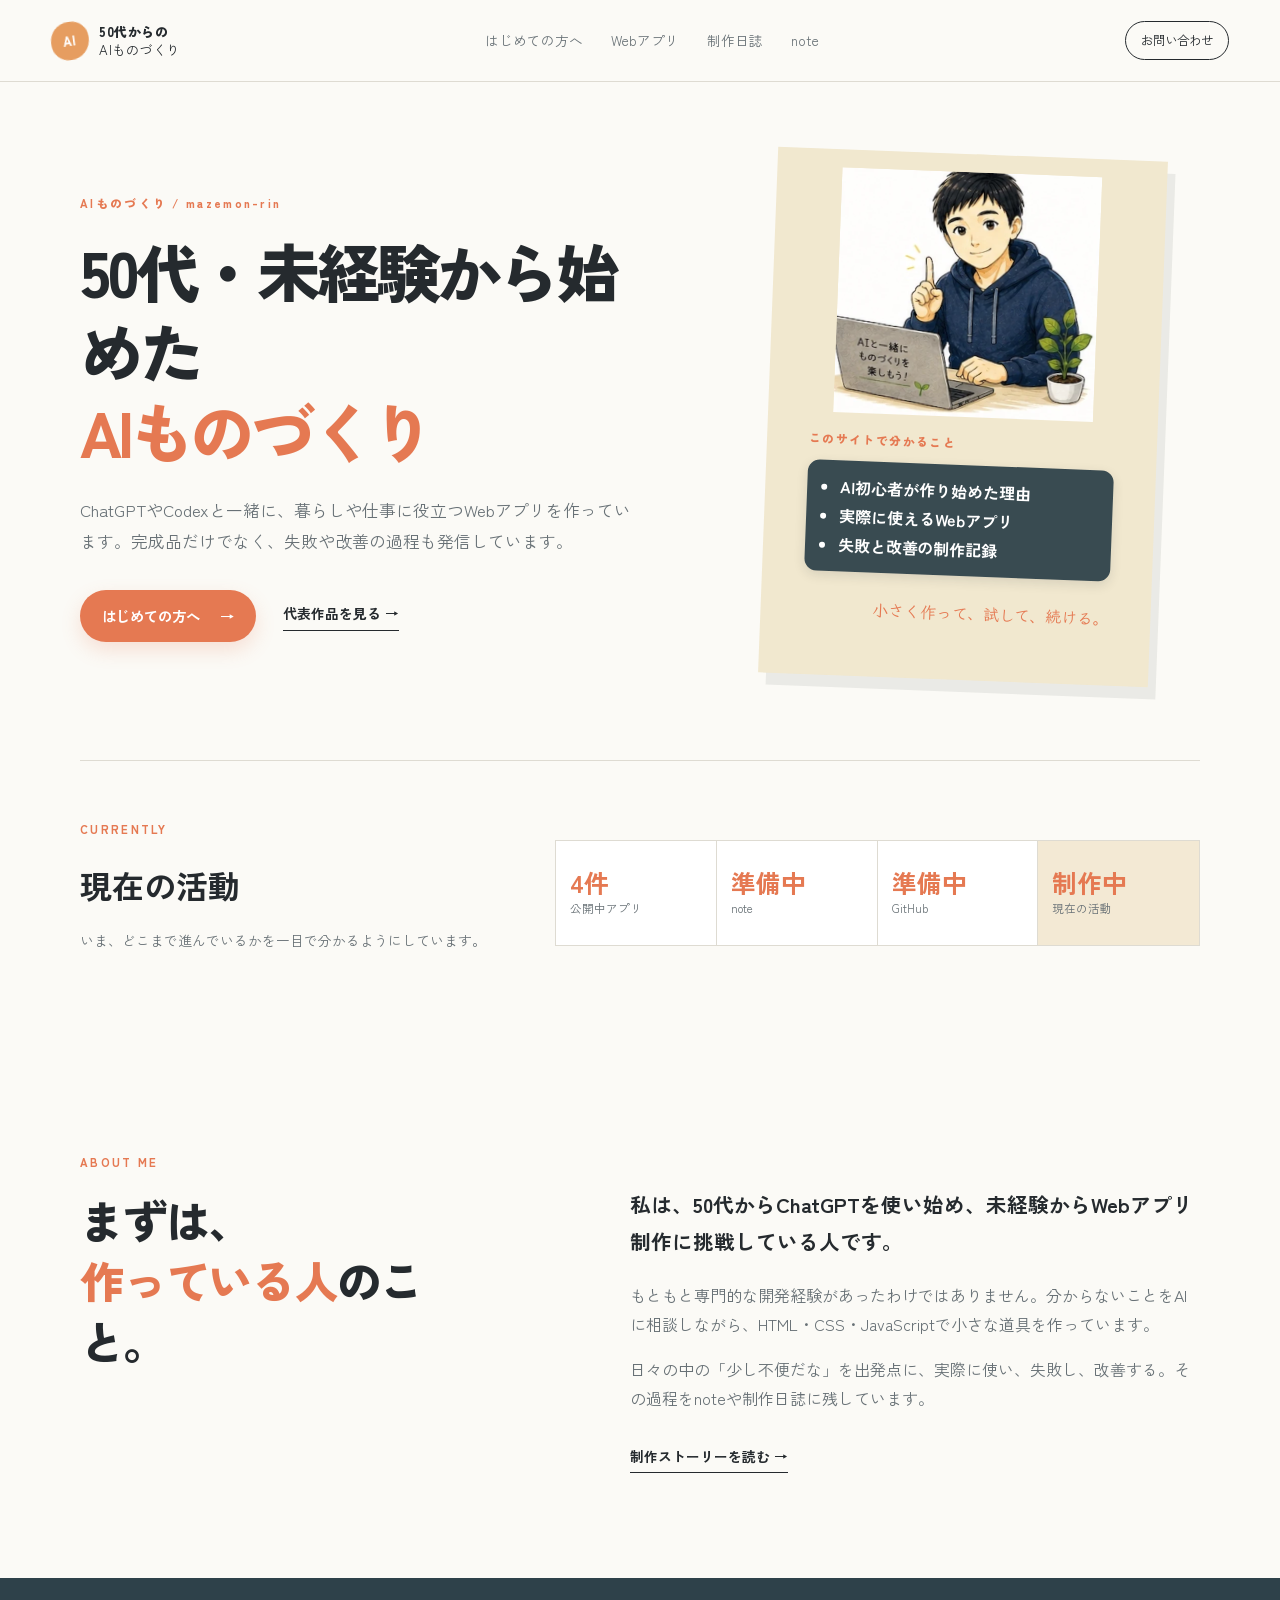
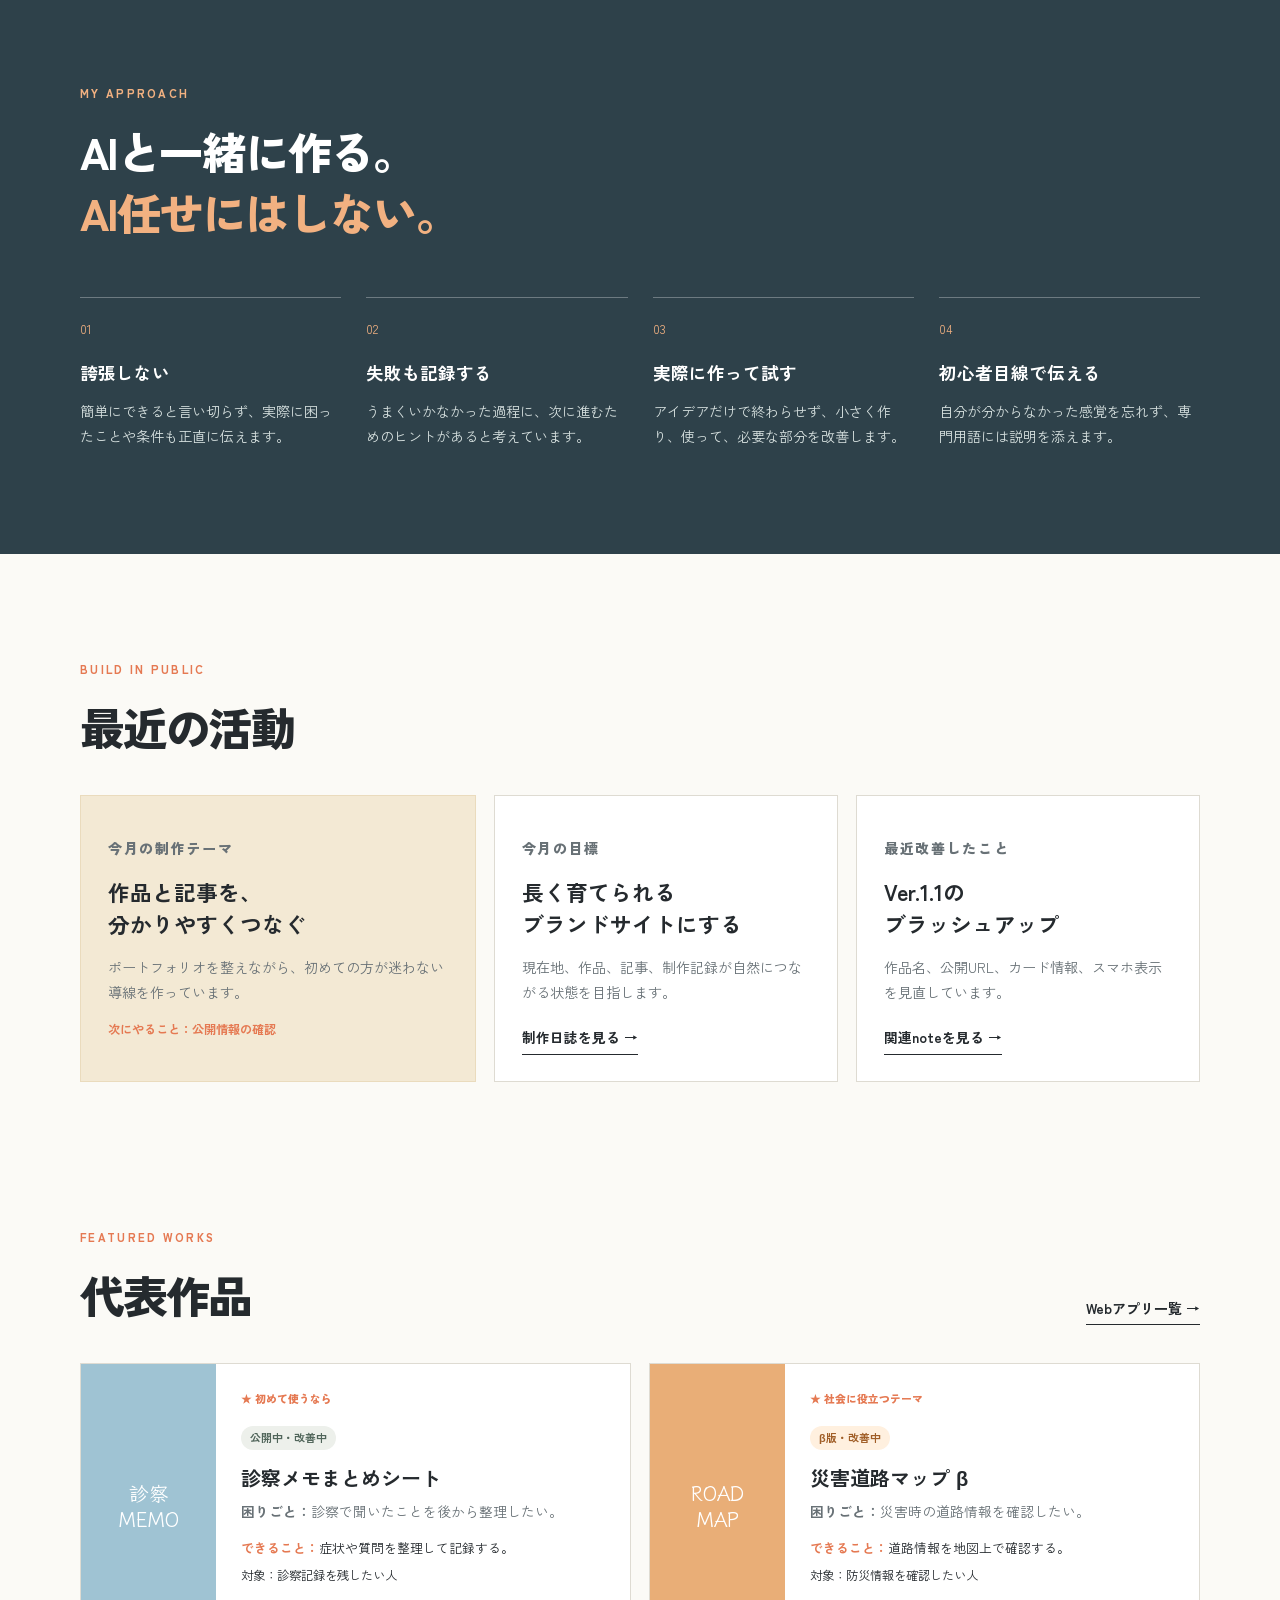
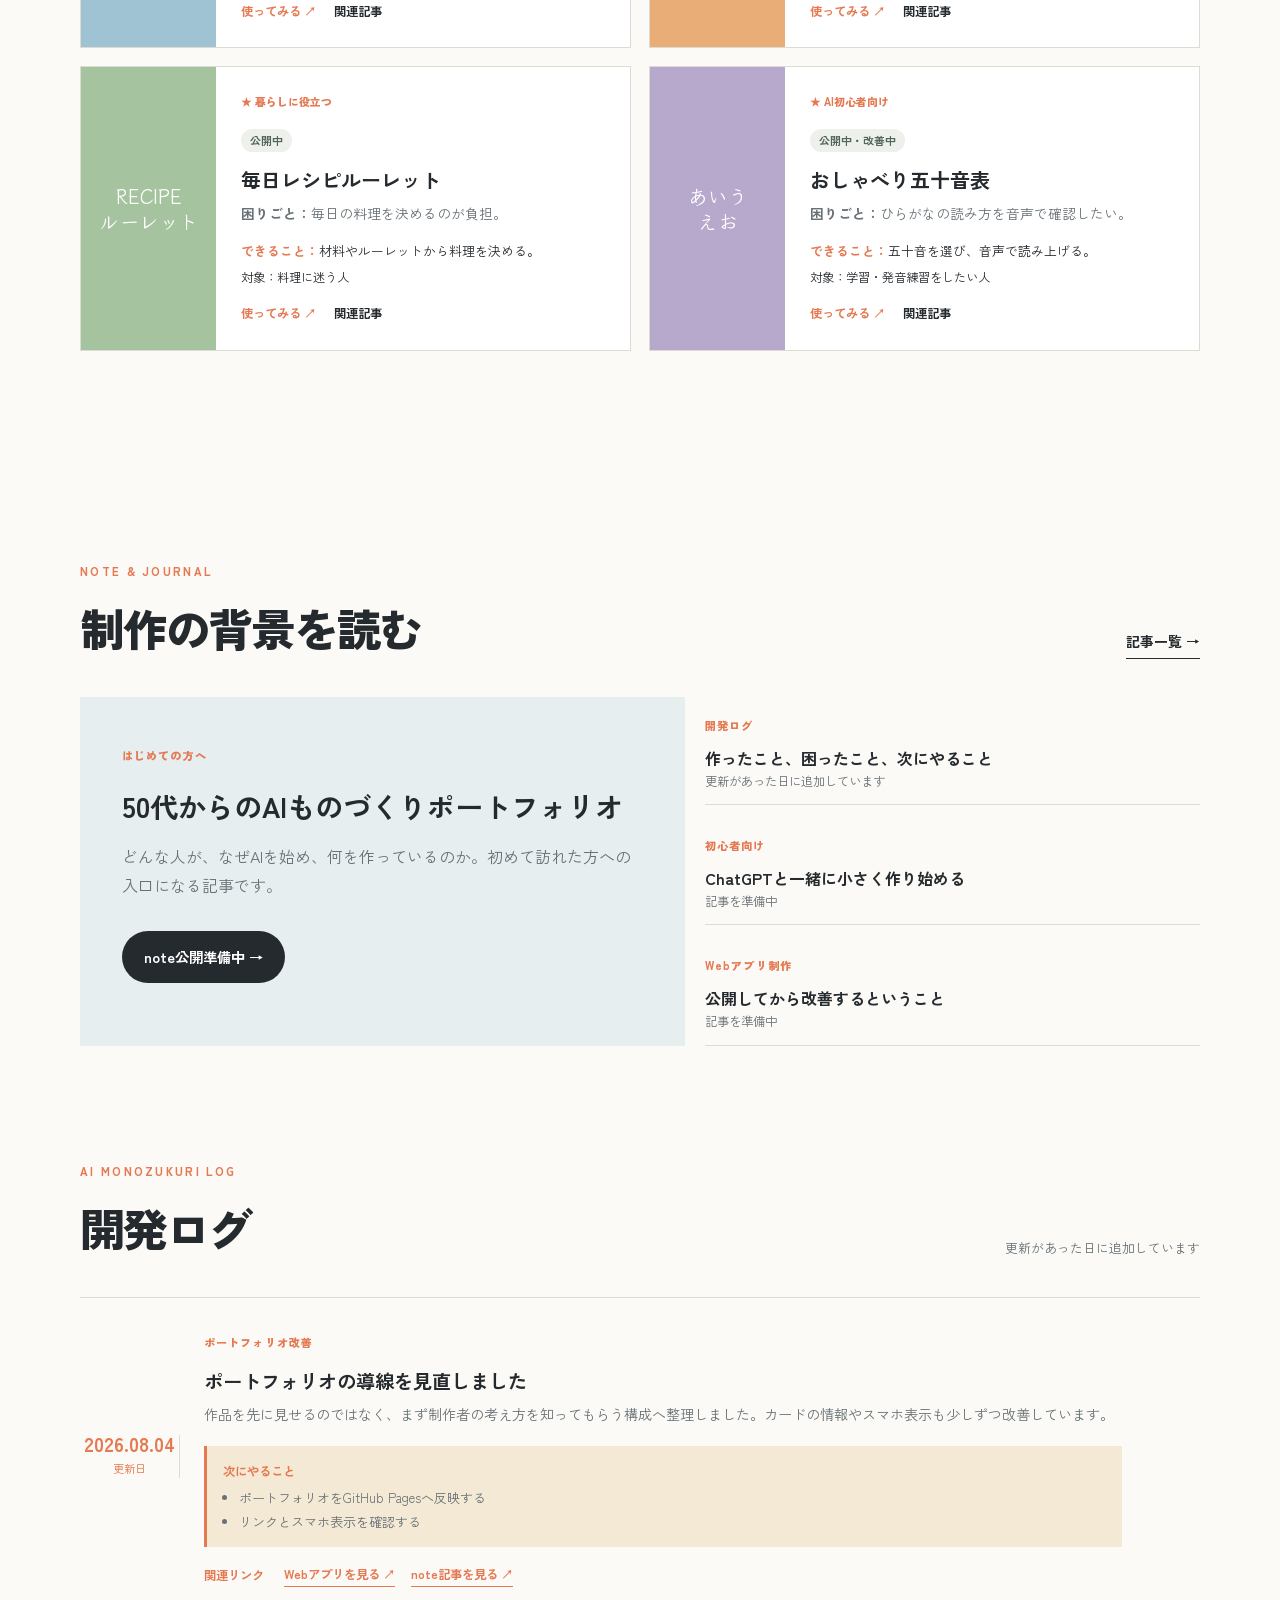
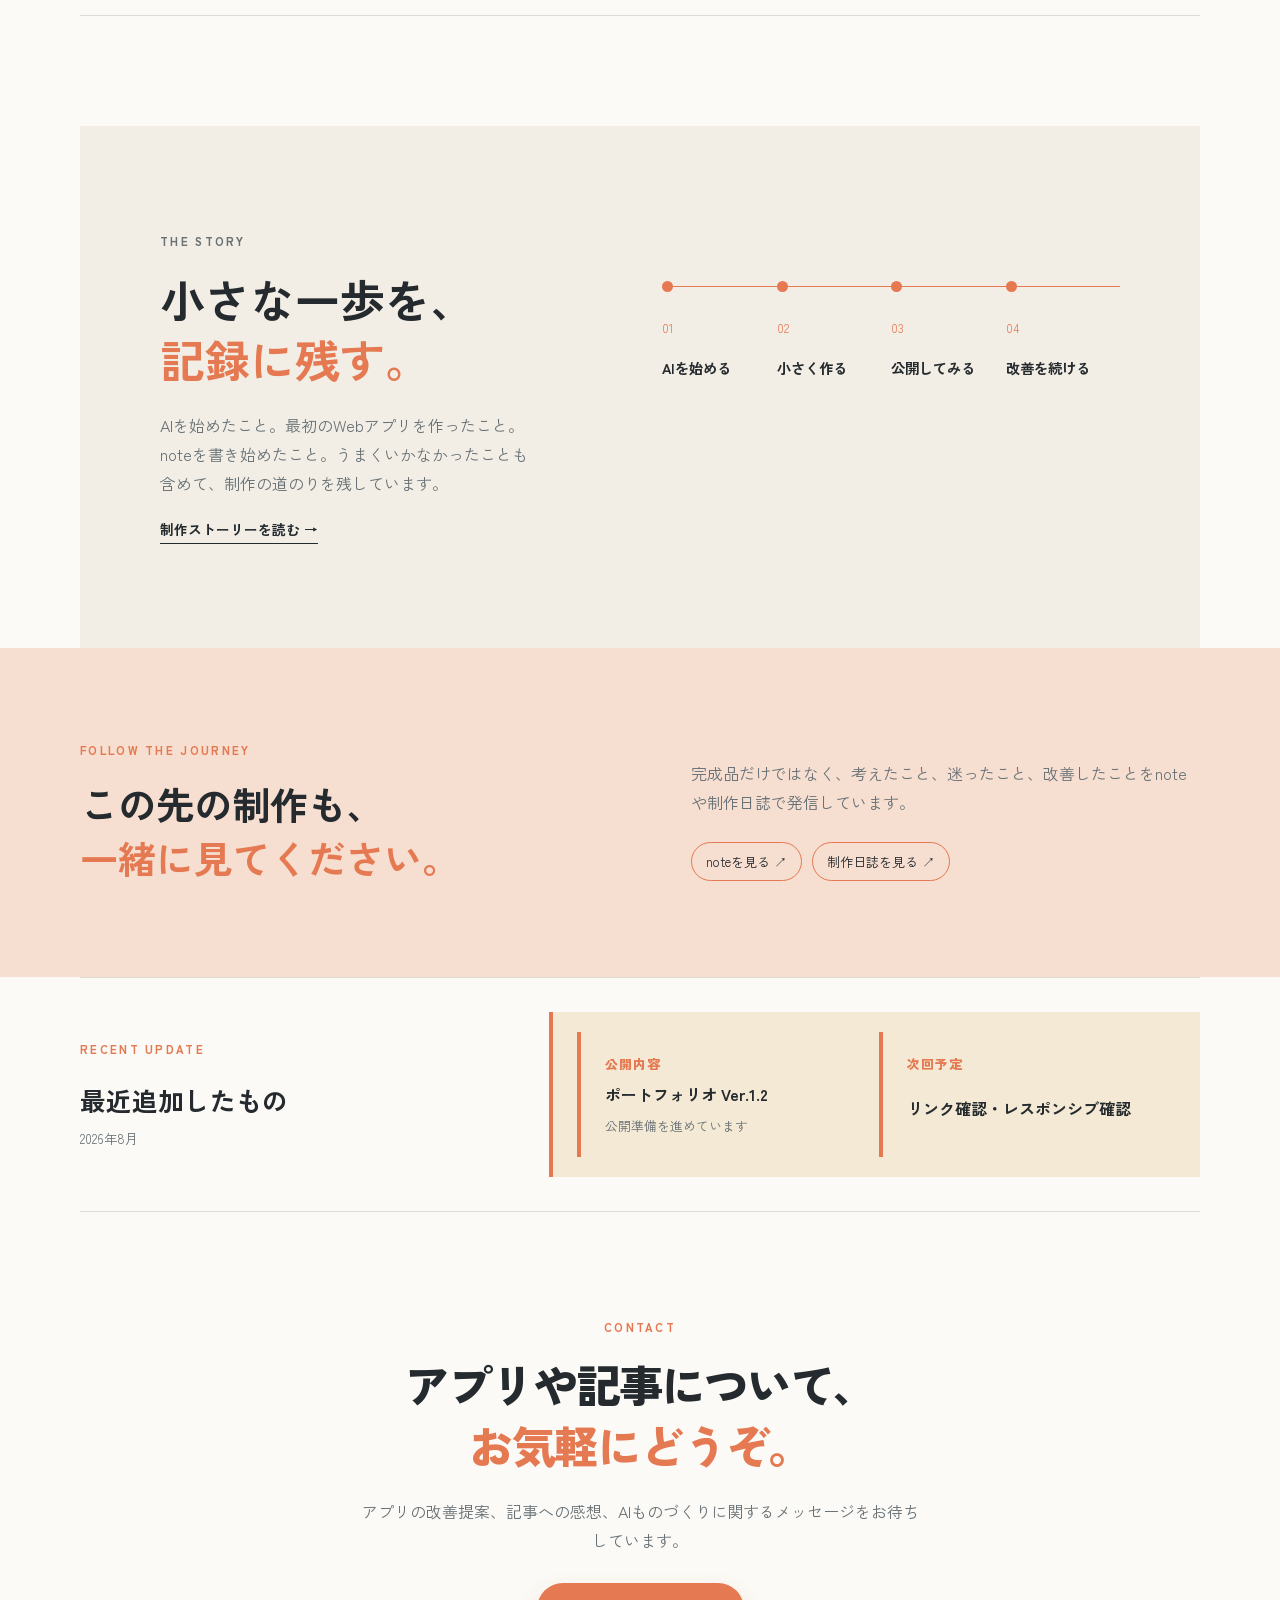
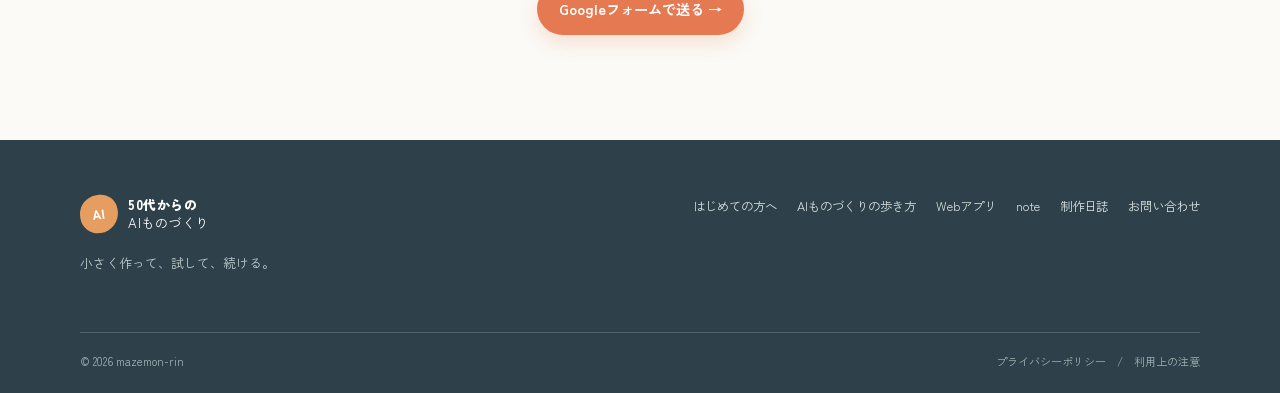
==== index.html @ e92f9dbd "v1.2" ====
<!doctype html>
<html lang="ja">
<head>
  <meta charset="UTF-8" />
  <meta name="viewport" content="width=device-width, initial-scale=1.0" />
  <meta name="description" content="50代・未経験から始めたAIものづくり。暮らしや仕事に役立つWebアプリ、制作日誌、noteを紹介します。" />
  <meta name="theme-color" content="#fbfaf6" />
  <meta property="og:title" content="50代からのAIものづくりポートフォリオ" />
  <meta property="og:description" content="50代・未経験から、AIと一緒に小さなWebアプリを作り、試し、改善しています。" />
  <meta property="og:type" content="website" />
  <link rel="icon" href="images/brand-character.webp" type="image/webp" />
  <title>50代からのAIものづくりポートフォリオ</title>
  <link rel="stylesheet" href="style.css" />
</head>
<body>
  <header class="site-header">
    <a class="brand" href="#top" aria-label="トップへ戻る">
      <span class="brand-mark">AI</span>
      <span><strong>50代からの</strong><br />AIものづくり</span>
    </a>
    <nav class="main-nav" aria-label="メインメニュー">
      <a href="#about">はじめての方へ</a>
      <a href="#works">Webアプリ</a>
      <a href="#journal">制作日誌</a>
      <a href="#articles">note</a>
    </nav>
    <a class="header-contact" href="#contact">お問い合わせ</a>
  </header>

  <main id="top">
    <section class="hero section-shell">
      <div class="hero-copy">
        <p class="eyebrow">AIものづくり / mazemon-rin</p>
        <h1>50代・未経験から始めた<br /><em>AIものづくり</em></h1>
        <p class="hero-lead">ChatGPTやCodexと一緒に、暮らしや仕事に役立つWebアプリを作っています。完成品だけでなく、失敗や改善の過程も発信しています。</p>
        <div class="hero-actions">
          <a class="button button-primary" href="#about">はじめての方へ <span>→</span></a>
          <a class="text-link" href="#works">代表作品を見る →</a>
        </div>
      </div>
      <div class="hero-note" aria-label="このサイトで分かること">
        <div class="brand-illustration"><img src="images/brand-character.webp" alt="50代からAIものづくりを始めたブランドキャラクター" /></div>
        <span class="note-pin">●</span>
        <p class="note-label">このサイトで分かること</p>
        <ul>
          <li>AI初心者が作り始めた理由</li>
          <li>実際に使えるWebアプリ</li>
          <li>失敗と改善の制作記録</li>
        </ul>
        <p class="note-sign">小さく作って、試して、続ける。</p>
      </div>
    </section>

    <section class="current-section section-shell" aria-labelledby="current-title">
      <div class="current-heading"><p class="eyebrow">CURRENTLY</p><h2 id="current-title">現在の活動</h2><p>いま、どこまで進んでいるかを一目で分かるようにしています。</p></div>
      <div class="current-stats">
        <div><strong>4件</strong><span>公開中アプリ</span></div>
        <div><strong>準備中</strong><span>note</span></div>
        <div><strong>準備中</strong><span>GitHub</span></div>
        <div class="current-focus"><strong>制作中</strong><span>現在の活動</span></div>
      </div>
    </section>

    <section id="about" class="section-shell intro-section">
      <div class="section-heading">
        <p class="eyebrow">ABOUT ME</p>
        <h2>まずは、<br /><span>作っている人</span>のこと。</h2>
      </div>
      <div class="intro-content">
        <p class="lead-copy">私は、50代からChatGPTを使い始め、未経験からWebアプリ制作に挑戦している人です。</p>
        <p>もともと専門的な開発経験があったわけではありません。分からないことをAIに相談しながら、HTML・CSS・JavaScriptで小さな道具を作っています。</p>
        <p>日々の中の「少し不便だな」を出発点に、実際に使い、失敗し、改善する。その過程をnoteや制作日誌に残しています。</p>
        <a class="text-link" href="#story">制作ストーリーを読む →</a>
      </div>
    </section>

    <section class="belief-section">
      <div class="section-shell">
        <div class="section-heading light-heading">
          <p class="eyebrow">MY APPROACH</p>
          <h2>AIと一緒に作る。<br /><span>AI任せにはしない。</span></h2>
        </div>
        <div class="belief-grid">
          <article><span>01</span><h3>誇張しない</h3><p>簡単にできると言い切らず、実際に困ったことや条件も正直に伝えます。</p></article>
          <article><span>02</span><h3>失敗も記録する</h3><p>うまくいかなかった過程に、次に進むためのヒントがあると考えています。</p></article>
          <article><span>03</span><h3>実際に作って試す</h3><p>アイデアだけで終わらせず、小さく作り、使って、必要な部分を改善します。</p></article>
          <article><span>04</span><h3>初心者目線で伝える</h3><p>自分が分からなかった感覚を忘れず、専門用語には説明を添えます。</p></article>
        </div>
      </div>
    </section>

    <section class="now-section section-shell">
      <div class="section-heading compact-heading"><p class="eyebrow">BUILD IN PUBLIC</p><h2>最近の活動</h2></div>
      <div class="now-grid">
        <article class="now-card now-theme"><p class="card-label">今月の制作テーマ</p><h3>作品と記事を、<br />分かりやすくつなぐ</h3><p>ポートフォリオを整えながら、初めての方が迷わない導線を作っています。</p><p class="now-next">次にやること：公開情報の確認</p></article>
        <article class="now-card"><p class="card-label">今月の目標</p><h3>長く育てられる<br />ブランドサイトにする</h3><p>現在地、作品、記事、制作記録が自然につながる状態を目指します。</p><a class="text-link" href="#journal">制作日誌を見る →</a></article>
        <article class="now-card"><p class="card-label">最近改善したこと</p><h3>Ver.1.1の<br />ブラッシュアップ</h3><p>作品名、公開URL、カード情報、スマホ表示を見直しています。</p><a class="text-link" href="#articles">関連noteを見る →</a></article>
      </div>
    </section>

    <section id="works" class="works-section section-shell">
      <div class="section-heading row-heading"><div><p class="eyebrow">FEATURED WORKS</p><h2>代表作品</h2></div><a class="text-link" href="#works">Webアプリ一覧 →</a></div>
      <div class="work-grid">
        <article class="work-card work-blue"><div class="work-icon">診察<br />MEMO</div><div class="work-body"><span class="work-label">★ 初めて使うなら</span><span class="status status-live">公開中・改善中</span><h3>診察メモまとめシート</h3><p><b>困りごと：</b>診察で聞いたことを後から整理したい。</p><p class="work-can"><b>できること：</b>症状や質問を整理して記録する。</p><p class="work-meta">対象：診察記録を残したい人</p><div class="work-links"><a href="https://mazemon-rin.github.io/shinsatsu-memosheet/" target="_blank" rel="noreferrer">使ってみる ↗</a><a href="#articles">関連記事</a></div></div></article>
        <article class="work-card work-orange"><div class="work-icon">ROAD<br />MAP</div><div class="work-body"><span class="work-label">★ 社会に役立つテーマ</span><span class="status status-beta">β版・改善中</span><h3>災害道路マップ β</h3><p><b>困りごと：</b>災害時の道路情報を確認したい。</p><p class="work-can"><b>できること：</b>道路情報を地図上で確認する。</p><p class="work-meta">対象：防災情報を確認したい人</p><div class="work-links"><a href="https://mazemon-rin.github.io/disaster-road-map/" target="_blank" rel="noreferrer">使ってみる ↗</a><a href="#articles">関連記事</a></div></div></article>
        <article class="work-card work-green"><div class="work-icon">RECIPE<br />ルーレット</div><div class="work-body"><span class="work-label">★ 暮らしに役立つ</span><span class="status status-live">公開中</span><h3>毎日レシピルーレット</h3><p><b>困りごと：</b>毎日の料理を決めるのが負担。</p><p class="work-can"><b>できること：</b>材料やルーレットから料理を決める。</p><p class="work-meta">対象：料理に迷う人</p><div class="work-links"><a href="https://mainichi-recipe-roulette.netlify.app" target="_blank" rel="noreferrer">使ってみる ↗</a><a href="#articles">関連記事</a></div></div></article>
        <article class="work-card work-purple"><div class="work-icon">あいう<br />えお</div><div class="work-body"><span class="work-label">★ AI初心者向け</span><span class="status status-live">公開中・改善中</span><h3>おしゃべり五十音表</h3><p><b>困りごと：</b>ひらがなの読み方を音声で確認したい。</p><p class="work-can"><b>できること：</b>五十音を選び、音声で読み上げる。</p><p class="work-meta">対象：学習・発音練習をしたい人</p><div class="work-links"><a href="https://mazemon-rin.github.io/hiragana-speech-app/" target="_blank" rel="noreferrer">使ってみる ↗</a><a href="#articles">関連記事</a></div></div></article>
      </div>
    </section>

    <section id="articles" class="articles-section section-shell">
      <div class="section-heading row-heading"><div><p class="eyebrow">NOTE & JOURNAL</p><h2>制作の背景を読む</h2></div><a class="text-link" href="#articles">記事一覧 →</a></div>
      <div class="article-layout">
        <article class="feature-article"><span class="article-tag">はじめての方へ</span><h3>50代からのAIものづくりポートフォリオ</h3><p>どんな人が、なぜAIを始め、何を作っているのか。初めて訪れた方への入口になる記事です。</p><a class="button button-dark" href="#contact">note公開準備中 →</a></article>
        <div class="article-list">
          <article><span class="article-tag">開発ログ</span><h3>作ったこと、困ったこと、次にやること</h3><p>更新があった日に追加しています</p></article>
          <article><span class="article-tag">初心者向け</span><h3>ChatGPTと一緒に小さく作り始める</h3><p>記事を準備中</p></article>
          <article><span class="article-tag">Webアプリ制作</span><h3>公開してから改善するということ</h3><p>記事を準備中</p></article>
        </div>
      </div>
    </section>

    <section id="journal" class="journal-section section-shell">
      <div class="section-heading row-heading"><div><p class="eyebrow">AI MONOZUKURI LOG</p><h2>開発ログ</h2></div><span class="journal-note">更新があった日に追加しています</span></div>
      <div class="journal-entry" data-log-date="2026-08-04" data-log-category="portfolio">
        <div class="journal-date"><strong>2026.08.04</strong><span>更新日</span></div>
        <div class="journal-content">
          <span class="article-tag">ポートフォリオ改善</span>
          <h3>ポートフォリオの導線を見直しました</h3>
          <p>作品を先に見せるのではなく、まず制作者の考え方を知ってもらう構成へ整理しました。カードの情報やスマホ表示も少しずつ改善しています。</p>
          <div class="journal-next"><strong>次にやること</strong><ul><li>ポートフォリオをGitHub Pagesへ反映する</li><li>リンクとスマホ表示を確認する</li></ul></div>
          <div class="journal-related"><strong>関連リンク</strong><a href="#works">Webアプリを見る ↗</a><a href="#articles">note記事を見る ↗</a></div>
        </div>
      </div>
    </section>

    <section id="story" class="story-section section-shell"><div class="story-copy"><p class="eyebrow">THE STORY</p><h2>小さな一歩を、<br /><span>記録に残す。</span></h2><p>AIを始めたこと。最初のWebアプリを作ったこと。noteを書き始めたこと。うまくいかなかったことも含めて、制作の道のりを残しています。</p><a class="text-link" href="story.html">制作ストーリーを読む →</a></div><div class="timeline"><div><span>01</span><p>AIを始める</p></div><div><span>02</span><p>小さく作る</p></div><div><span>03</span><p>公開してみる</p></div><div><span>04</span><p>改善を続ける</p></div></div></section>

    <section class="follow-section"><div class="section-shell follow-inner"><div><p class="eyebrow">FOLLOW THE JOURNEY</p><h2>この先の制作も、<br /><span>一緒に見てください。</span></h2></div><div class="follow-copy"><p>完成品だけではなく、考えたこと、迷ったこと、改善したことをnoteや制作日誌で発信しています。</p><div class="social-links"><a href="#articles">noteを見る ↗</a><a href="#journal">制作日誌を見る ↗</a></div></div></div></section>

    <section class="recent-update section-shell" aria-labelledby="recent-update-title"><div><p class="eyebrow">RECENT UPDATE</p><h2 id="recent-update-title">最近追加したもの</h2><p>2026年8月</p></div><div class="recent-update-card"><div><span class="recent-label">公開内容</span><strong>ポートフォリオ Ver.1.2</strong><span>公開準備を進めています</span></div><div><span class="recent-label">次回予定</span><strong>リンク確認・レスポンシブ確認</strong></div></div></section>
    <section id="contact" class="contact-section section-shell"><p class="eyebrow">CONTACT</p><h2>アプリや記事について、<br /><span>お気軽にどうぞ。</span></h2><p>アプリの改善提案、記事への感想、AIものづくりに関するメッセージをお待ちしています。</p><a class="button button-primary" href="https://forms.gle/bgTdDFaLxAujXGtd7" target="_blank" rel="noreferrer">Googleフォームで送る →</a></section>
  </main>

  <footer class="site-footer"><div class="section-shell footer-inner"><div><a class="brand footer-brand" href="#top"><span class="brand-mark">AI</span><span><strong>50代からの</strong><br />AIものづくり</span></a><p>小さく作って、試して、続ける。</p></div><div class="footer-nav"><a href="#about">はじめての方へ</a><a href="walkthrough.html">AIものづくりの歩き方</a><a href="#works">Webアプリ</a><a href="#articles">note</a><a href="#journal">制作日誌</a><a href="#contact">お問い合わせ</a></div></div><div class="section-shell footer-bottom"><span>© 2026 mazemon-rin</span><span>プライバシーポリシー　/　利用上の注意</span></div></footer>
  <script src="script.js"></script>
</body>
</html>
---- style.css ----
@import url('https://fonts.googleapis.com/css2?family=Klee+One:wght@400;600&family=Zen+Kaku+Gothic+New:wght@400;500;700;900&display=swap');

:root{--ink:#252a2e;--muted:#687176;--paper:#fbfaf6;--cream:#f2eee5;--line:#dedbd2;--blue:#83a7bb;--orange:#e69d60;--green:#8eaf8e;--purple:#a99bc0;--navy:#2e414a;--accent:#e57952}
*{box-sizing:border-box}html{scroll-behavior:smooth}body{margin:0;color:var(--ink);background:var(--paper);font-family:'Zen Kaku Gothic New',sans-serif;line-height:1.8}a{color:inherit;text-decoration:none}.section-shell{width:min(1120px,calc(100% - 48px));margin:auto}.site-header{height:82px;display:flex;align-items:center;justify-content:space-between;padding:0 4vw;border-bottom:1px solid var(--line);background:rgba(251,250,246,.94);position:sticky;top:0;z-index:10;backdrop-filter:blur(10px)}.brand{display:flex;align-items:center;gap:10px;font-size:.82rem;line-height:1.35;letter-spacing:.04em}.brand-mark{display:grid;place-items:center;width:38px;height:38px;border-radius:50% 44% 52% 45%;background:var(--orange);color:white;font-weight:900;font-size:.82rem;transform:rotate(-8deg)}.brand strong{font-weight:900}.main-nav{display:flex;gap:28px;font-size:.85rem;color:var(--muted)}.main-nav a:hover,.footer-nav a:hover,.social-links a:hover,.text-link:hover{color:var(--accent)}.header-contact{border:1px solid var(--ink);padding:7px 15px;border-radius:99px;font-size:.78rem}.hero{min-height:650px;display:grid;grid-template-columns:1.08fr .92fr;align-items:center;gap:7vw;padding-top:72px;padding-bottom:80px}.eyebrow{margin:0 0 17px;color:var(--accent);font-size:.72rem;letter-spacing:.2em;font-weight:900}.hero h1{font-size:clamp(2.5rem,5vw,4.9rem);line-height:1.25;letter-spacing:-.06em;margin:0 0 25px;font-weight:900}.hero h1 em,.hero h1+em{color:var(--accent);font-style:normal}.hero-lead{max-width:570px;color:var(--muted);font-size:1.05rem}.hero-actions{display:flex;align-items:center;gap:27px;margin-top:34px}.button{display:inline-flex;align-items:center;gap:20px;border-radius:99px;padding:13px 22px;font-weight:700;font-size:.9rem}.button-primary{background:var(--accent);color:white;box-shadow:0 8px 20px rgba(229,121,82,.2)}.button-dark{background:var(--ink);color:white}.text-link{font-weight:700;font-size:.86rem;border-bottom:1px solid currentColor;padding-bottom:4px}.hero-note{background:#f1e8cf;padding:40px 42px 38px;transform:rotate(2.2deg);box-shadow:8px 12px 0 rgba(39,50,48,.08);position:relative;max-width:390px;margin:auto}.hero-note:after{content:'';position:absolute;bottom:-22px;right:26px;border-width:20px 0 0 28px;border-style:solid;border-color:transparent transparent transparent #f1e8cf}.note-pin{position:absolute;top:-18px;left:50%;color:var(--accent);font-size:1.7rem}.note-label,.card-label{color:var(--accent);font-size:.72rem;font-weight:900;letter-spacing:.12em}.hero-note ul{padding:0 0 0 1.25em;margin:22px 0;color:var(--navy);font-weight:700}.note-sign{font-family:'Klee One',cursive;text-align:right;color:var(--accent);font-weight:600}.intro-section{display:grid;grid-template-columns:.85fr 1.15fr;gap:10vw;padding:105px 0}.section-heading h2,.contact-section h2{font-size:clamp(2rem,3.5vw,3.25rem);line-height:1.35;letter-spacing:-.05em;margin:0;font-weight:900}.section-heading h2 span,.contact-section h2 span,.story-copy h2 span,.follow-section h2 span{color:var(--accent)}.intro-content{padding-top:13px;max-width:600px}.intro-content p{color:var(--muted)}.intro-content .lead-copy{color:var(--ink);font-size:1.3rem;font-weight:700}.intro-content .text-link{display:inline-block;margin-top:15px}.belief-section{background:var(--navy);color:#fff;padding:105px 0}.light-heading .eyebrow{color:#f2b181}.light-heading h2 span{color:#f2b181}.belief-grid{display:grid;grid-template-columns:repeat(4,1fr);gap:25px;margin-top:55px}.belief-grid article{border-top:1px solid rgba(255,255,255,.3);padding-top:15px}.belief-grid span{color:#f2b181;font-size:.8rem}.belief-grid h3{margin:15px 0 10px;font-size:1.1rem}.belief-grid p{margin:0;color:#d6e0df;font-size:.88rem}.now-section{padding:105px 0}.compact-heading{margin-bottom:38px}.now-grid{display:grid;grid-template-columns:1.15fr 1fr 1fr;gap:18px}.now-card{border:1px solid var(--line);padding:26px 27px;min-height:230px;background:#fff}.now-card h3{font-size:1.35rem;line-height:1.5;margin:8px 0}.now-card p{color:var(--muted);font-size:.88rem}.now-card .text-link{display:inline-block;margin-top:6px}.now-theme{background:#f3e9d4;border-color:#eadbbd}.works-section{padding:40px 0 105px}.row-heading{display:flex;align-items:end;justify-content:space-between;margin-bottom:38px}.work-grid{display:grid;grid-template-columns:repeat(2,1fr);gap:18px}.work-card{display:grid;grid-template-columns:135px 1fr;min-height:242px;background:white;border:1px solid var(--line);overflow:hidden}.work-blue{--card:#9fc3d3}.work-orange{--card:#e9ae77}.work-green{--card:#a6c39f}.work-purple{--card:#b7a9cc}.work-icon{display:grid;place-items:center;text-align:center;background:var(--card);font-family:'Klee One',cursive;font-size:1.22rem;color:white;font-weight:600;line-height:1.3}.work-body{padding:25px}.status{display:inline-block;border-radius:99px;padding:2px 9px;font-size:.68rem;font-weight:700;background:#edf0eb;color:#51665b}.status-beta{background:#fff0df;color:#a05e27}.status-check{background:#f0eef4;color:#6d617b}.work-body h3{font-size:1.25rem;margin:10px 0 4px}.work-body p{color:var(--muted);font-size:.86rem;line-height:1.65;margin:0 0 15px}.work-links{display:flex;gap:18px;font-size:.78rem;font-weight:700}.work-links a:first-child{color:var(--accent)}.articles-section{padding:105px 0}.article-layout{display:grid;grid-template-columns:1.1fr .9fr;gap:20px}.feature-article{padding:42px;background:#e6eef0;min-height:300px}.article-tag{font-size:.7rem;color:var(--accent);font-weight:900;letter-spacing:.1em}.feature-article h3{font-size:1.75rem;line-height:1.45;margin:18px 0 12px}.feature-article p{max-width:530px;color:var(--muted)}.feature-article .button{margin-top:15px}.article-list{display:grid;gap:12px}.article-list article{border-bottom:1px solid var(--line);padding:12px 0}.article-list h3{font-size:1rem;line-height:1.5;margin:8px 0 0}.article-list p{font-size:.78rem;color:var(--muted);margin:0}.journal-section{padding:10px 0 110px}.journal-entry{display:grid;grid-template-columns:100px 1fr 54px;gap:24px;align-items:center;border-top:1px solid var(--line);border-bottom:1px solid var(--line);padding:28px 0}.journal-date{color:var(--accent);text-align:center;border-right:1px solid var(--line)}.journal-date strong{display:block;font-size:2.5rem;line-height:1}.journal-date span{font-size:.7rem}.journal-entry h3{margin:9px 0 4px;font-size:1.2rem}.journal-entry p{color:var(--muted);font-size:.88rem;margin:0}.journal-meta{font-size:.75rem;color:var(--accent);margin-top:10px}.circle-arrow{display:grid;place-items:center;width:48px;height:48px;border:1px solid var(--ink);border-radius:50%;font-size:1.2rem}.story-section{display:grid;grid-template-columns:.9fr 1.1fr;gap:10vw;padding:105px 0;background:var(--cream);max-width:none;padding-left:max(24px,calc((100% - 1120px)/2));padding-right:max(24px,calc((100% - 1120px)/2))}.story-copy{max-width:440px}.story-copy h2{font-size:clamp(2rem,3.5vw,3.25rem);line-height:1.35;margin:0 0 22px}.story-copy p{color:var(--muted)}.timeline{display:grid;grid-template-columns:repeat(4,1fr);align-items:start;padding-top:55px}.timeline div{border-top:1px solid var(--accent);position:relative;padding-top:25px}.timeline div:before{content:'';position:absolute;top:-6px;left:0;width:11px;height:11px;background:var(--accent);border-radius:50%}.timeline span{font-size:.75rem;color:var(--accent)}.timeline p{font-weight:700;font-size:.9rem}.follow-section{background:#f6ded0;padding:92px 0}.follow-inner{display:grid;grid-template-columns:1fr 1fr;align-items:center;gap:8vw}.follow-section h2{font-size:clamp(2rem,3vw,3rem);line-height:1.4;margin:0}.follow-copy p{color:var(--muted)}.social-links{display:flex;flex-wrap:wrap;gap:10px;margin-top:25px}.social-links a{border:1px solid var(--accent);border-radius:99px;padding:7px 14px;font-size:.82rem}.contact-section{text-align:center;padding:105px 0}.contact-section p:not(.eyebrow){max-width:570px;margin:22px auto 28px;color:var(--muted)}.site-footer{background:var(--navy);color:#fff;padding:55px 0 22px}.footer-inner{display:flex;justify-content:space-between;gap:40px}.footer-brand{color:white}.footer-inner>div>p{color:#bfcdcd;font-size:.8rem;margin-top:18px}.footer-nav{display:flex;flex-wrap:wrap;gap:20px;align-content:start;justify-content:end;font-size:.78rem;color:#d6e0df}.footer-bottom{border-top:1px solid rgba(255,255,255,.18);margin-top:45px;padding-top:18px;display:flex;justify-content:space-between;color:#9db0b0;font-size:.7rem}
@media(max-width:800px){.site-header{height:70px;padding:0 20px}.main-nav{display:none}.header-contact{font-size:.7rem;padding:5px 11px}.section-shell{width:min(100% - 36px,600px)}.hero{grid-template-columns:1fr;padding:65px 0 80px;gap:55px;min-height:auto}.hero h1{font-size:2.7rem}.hero-note{max-width:340px}.intro-section,.story-section,.follow-inner{grid-template-columns:1fr;gap:35px;padding-top:75px;padding-bottom:75px}.belief-section,.now-section,.articles-section,.contact-section{padding-top:75px;padding-bottom:75px}.belief-grid{grid-template-columns:1fr 1fr;gap:35px 18px}.now-grid,.article-layout{grid-template-columns:1fr}.work-grid{grid-template-columns:1fr}.row-heading{align-items:start;gap:18px}.row-heading .text-link{white-space:nowrap}.timeline{padding-top:10px}.footer-inner{display:block}.footer-nav{justify-content:start;margin-top:35px}.footer-bottom{display:block}.footer-bottom span{display:block;margin-top:6px}}
@media(max-width:460px){.hero-actions{display:grid;justify-content:start;gap:18px}.belief-grid{grid-template-columns:1fr}.work-card{grid-template-columns:105px 1fr}.work-body{padding:19px 16px}.work-body h3{font-size:1.05rem}.work-links{gap:10px;font-size:.7rem}.journal-entry{display:block}.journal-date{display:flex;align-items:baseline;gap:8px;text-align:left;border-right:0;border-bottom:1px solid var(--line);padding:0 0 12px;margin-bottom:18px}.journal-date strong{font-size:2rem}.journal-entry h3,.journal-entry p,.journal-meta{overflow-wrap:anywhere}.circle-arrow{margin:18px 0 0 auto}.footer-nav{gap:12px 18px}}

.current-section{display:grid;grid-template-columns:.8fr 1.2fr;gap:45px;align-items:center;padding:58px 0 80px;border-top:1px solid var(--line)}.current-heading h2{font-size:2rem;margin:0 0 8px}.current-heading p:not(.eyebrow){color:var(--muted);font-size:.86rem}.current-stats{display:grid;grid-template-columns:repeat(4,1fr);background:#fff;border:1px solid var(--line)}.current-stats div{padding:20px 14px;border-right:1px solid var(--line)}.current-stats div:last-child{border-right:0}.current-stats strong{display:block;font-size:1.55rem;color:var(--accent);line-height:1.2}.current-stats span{font-size:.72rem;color:var(--muted)}.current-focus{background:#f3e9d4}.work-label{display:block;color:var(--accent);font-size:.68rem;font-weight:900;margin-bottom:6px}.work-meta{font-size:.76rem!important;color:var(--ink)!important}.now-next{font-size:.76rem!important;color:var(--accent)!important;font-weight:700}.github-facts{display:grid;gap:5px;color:var(--navy);font-size:.82rem;margin:20px 0}.github-facts strong{color:var(--accent)}
.brand-illustration{height:245px;width:min(100%,260px);margin:-22px auto 0;display:grid;place-items:center}.brand-illustration img{display:block;width:100%;height:100%;object-fit:contain;object-position:center bottom}
.story-page,.walk-page{padding:95px 0 110px}.story-page h1,.walk-page h1{font-size:clamp(2.5rem,5vw,4.5rem);line-height:1.25;letter-spacing:-.06em;margin:0 0 24px}.story-page h1 em,.walk-page h1 em{color:var(--accent);font-style:normal}.page-lead{max-width:650px;color:var(--muted);font-size:1.1rem;margin-bottom:65px}.story-chapters,.walk-steps{display:grid;grid-template-columns:repeat(2,1fr);gap:18px}.story-chapters article,.walk-steps article{background:#fff;border:1px solid var(--line);padding:30px}.story-chapters span,.walk-steps span{color:var(--accent);font-weight:900}.story-chapters h2,.walk-steps h2{font-size:1.3rem;margin:12px 0 8px}.story-chapters p,.walk-steps p{color:var(--muted);font-size:.9rem}.walk-steps article:nth-child(odd){background:#f3e9d4}.page-links{display:flex;gap:25px;align-items:center;margin-top:55px}
@media(max-width:800px){.current-section{display:block;padding:48px 0 65px}.current-stats{margin-top:24px;grid-template-columns:repeat(2,1fr)}.current-stats div:nth-child(2){border-right:0}.current-stats div:nth-child(-n+2){border-bottom:1px solid var(--line)}.current-stats div{padding:16px 12px}.current-stats strong{font-size:1.15rem}.current-stats span{font-size:.63rem}.story-page,.walk-page{padding:65px 0 80px}.story-chapters,.walk-steps{grid-template-columns:1fr}.page-links{flex-wrap:wrap}}
@media(max-width:800px){.brand-illustration{height:180px;width:min(100%,210px)}}
@media(max-width:460px){.brand-illustration{height:150px;width:min(100%,170px)}}

/* ファーストビューの画像上でも文字を読みやすくする */
.hero-note ul{padding:12px 14px 12px 2.05em;color:#fff;background:rgba(46,65,74,.94);border-radius:12px;text-shadow:none;box-shadow:0 4px 12px rgba(37,42,46,.12)}
.hero-note{overflow:hidden}
.hero-note .brand-illustration{position:relative;z-index:1;overflow:hidden;margin-bottom:16px}
.hero-note .brand-illustration img{position:relative;z-index:1}
.hero-note ul{position:relative;z-index:5;margin-top:0;isolation:isolate}
.hero-note .note-pin{color:#f1e8cf}
.work-can{color:var(--ink)!important;font-size:.8rem!important;margin-bottom:6px!important}.work-can b{color:var(--accent)}
.recent-update{display:grid;grid-template-columns:.8fr 1.2fr;gap:35px;align-items:center;border-top:1px solid var(--line);border-bottom:1px solid var(--line);padding-top:34px;padding-bottom:34px}.recent-update h2{font-size:1.6rem;margin:0}.recent-update p:not(.eyebrow){color:var(--muted);font-size:.84rem;margin:3px 0 0}.recent-update div:last-child{display:grid;gap:5px;padding:20px 24px;background:#f3e9d4;border-left:4px solid var(--accent)}.recent-update strong{font-size:1rem}.recent-update span{font-size:.8rem;color:var(--muted)}
@media(max-width:800px){.recent-update{grid-template-columns:1fr;gap:15px}.recent-update div:last-child{padding:16px 18px}}

/* Ver.1.2: 情報カードの読みやすさとスマホ表示を安定させる */
.current-stats div{min-height:104px;display:flex;flex-direction:column;justify-content:center}
.work-label{margin-bottom:12px}
.recent-update-card{display:grid;grid-template-columns:1fr 1fr;gap:18px}
.recent-update-card>div{display:grid;gap:5px;padding:20px 24px;background:#f3e9d4;border-left:4px solid var(--accent)}
.recent-label{color:var(--accent)!important;font-weight:900;letter-spacing:.08em}
@media(max-width:800px){.recent-update-card{grid-template-columns:1fr;gap:12px}.recent-update-card>div{padding:16px 18px}}
@media(max-width:460px){.current-stats div{min-height:92px}.current-stats strong{white-space:nowrap}.work-body{min-width:0}.work-links{flex-wrap:wrap}}

/* 開発ログ: 更新日・次の作業・関連リンクを追加しやすくする */
.journal-note{color:var(--muted);font-size:.8rem}
.journal-content{min-width:0}
.journal-date strong{font-size:1.2rem;white-space:nowrap}
.journal-date span{display:block;margin-top:4px}
.journal-next{margin-top:18px;padding:14px 16px;background:#f3e9d4;border-left:3px solid var(--accent)}
.journal-next strong,.journal-related strong{display:block;color:var(--accent);font-size:.78rem;margin-bottom:4px}
.journal-next ul{margin:0;padding-left:1.2em;color:var(--muted);font-size:.82rem}
.journal-related{display:flex;flex-wrap:wrap;align-items:center;gap:10px 16px;margin-top:16px;font-size:.78rem}
.journal-related strong{margin:0 4px 0 0}
.journal-related a{color:var(--accent);font-weight:700;border-bottom:1px solid currentColor}
@media(max-width:460px){.journal-note{display:block;margin-top:-8px}.journal-date strong{font-size:1rem}.journal-date span{font-size:.68rem}.journal-related{display:grid;gap:7px}.journal-related strong{margin:0}}
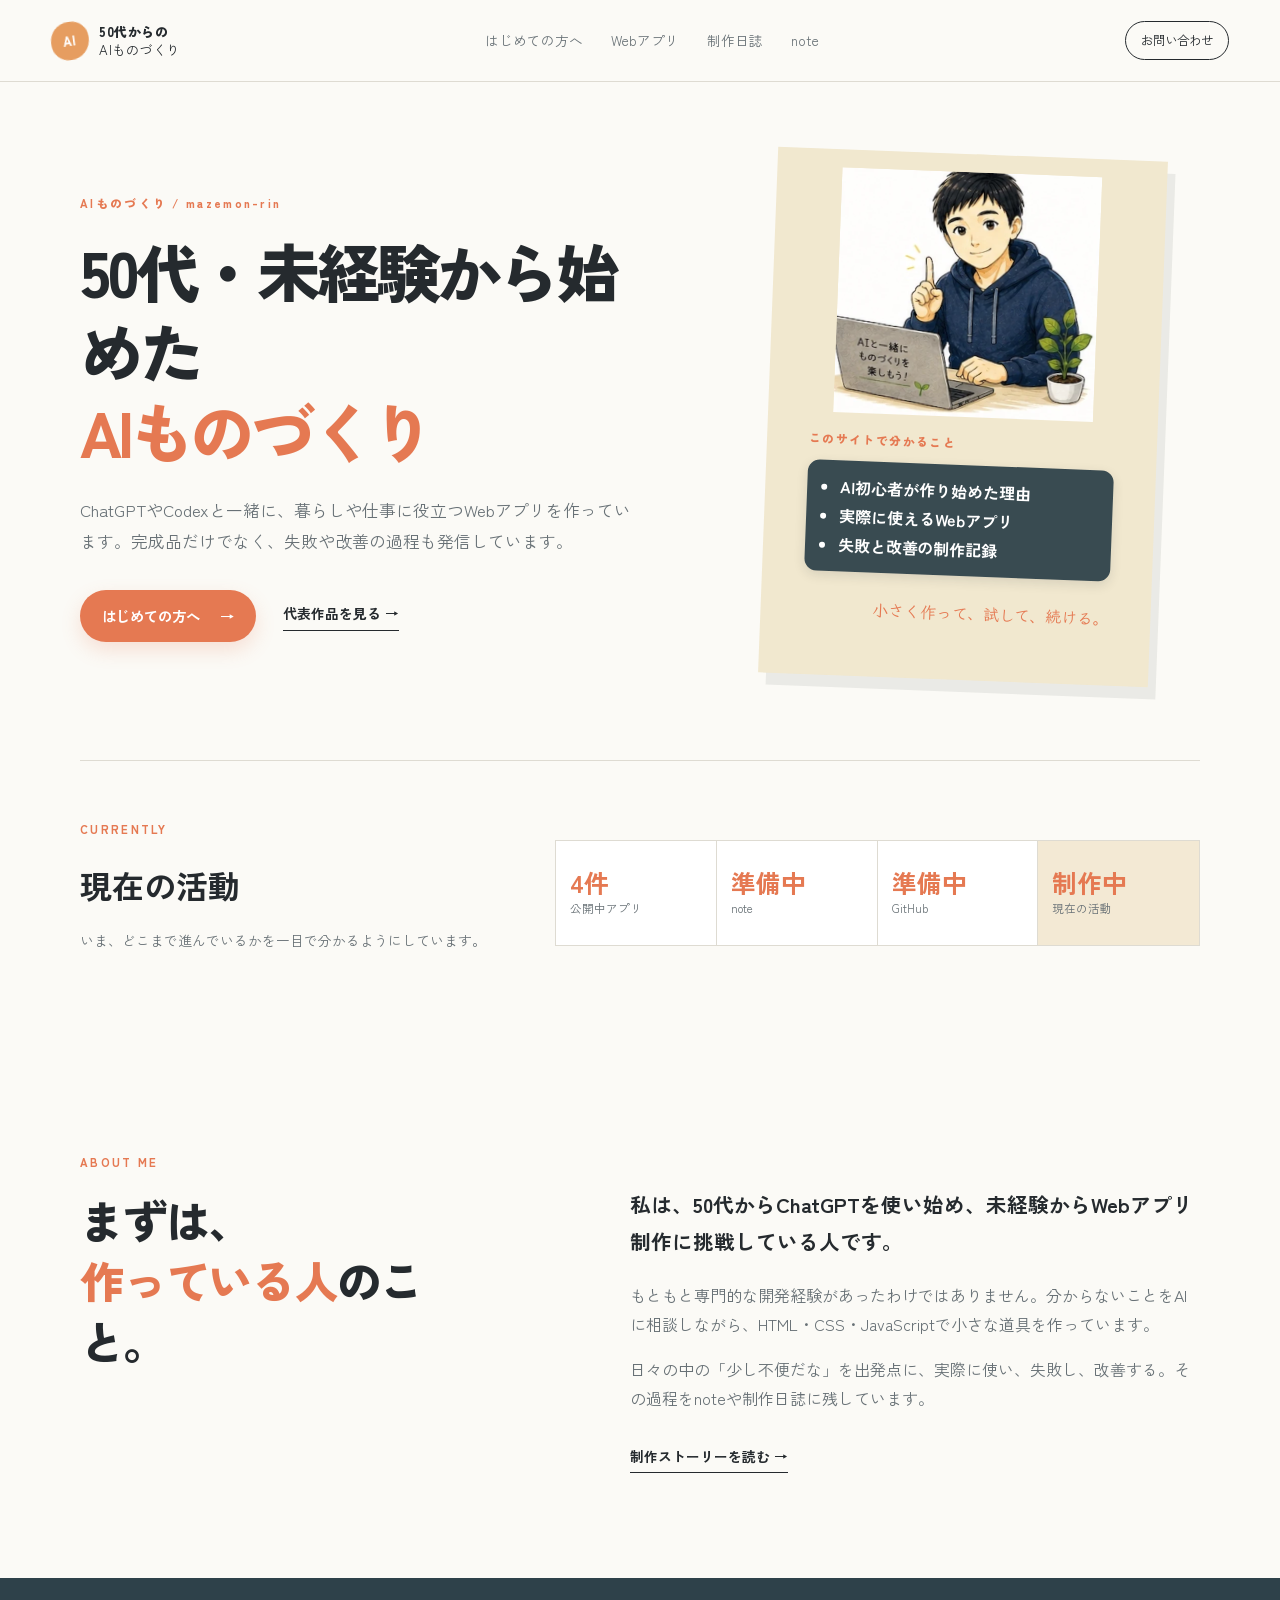
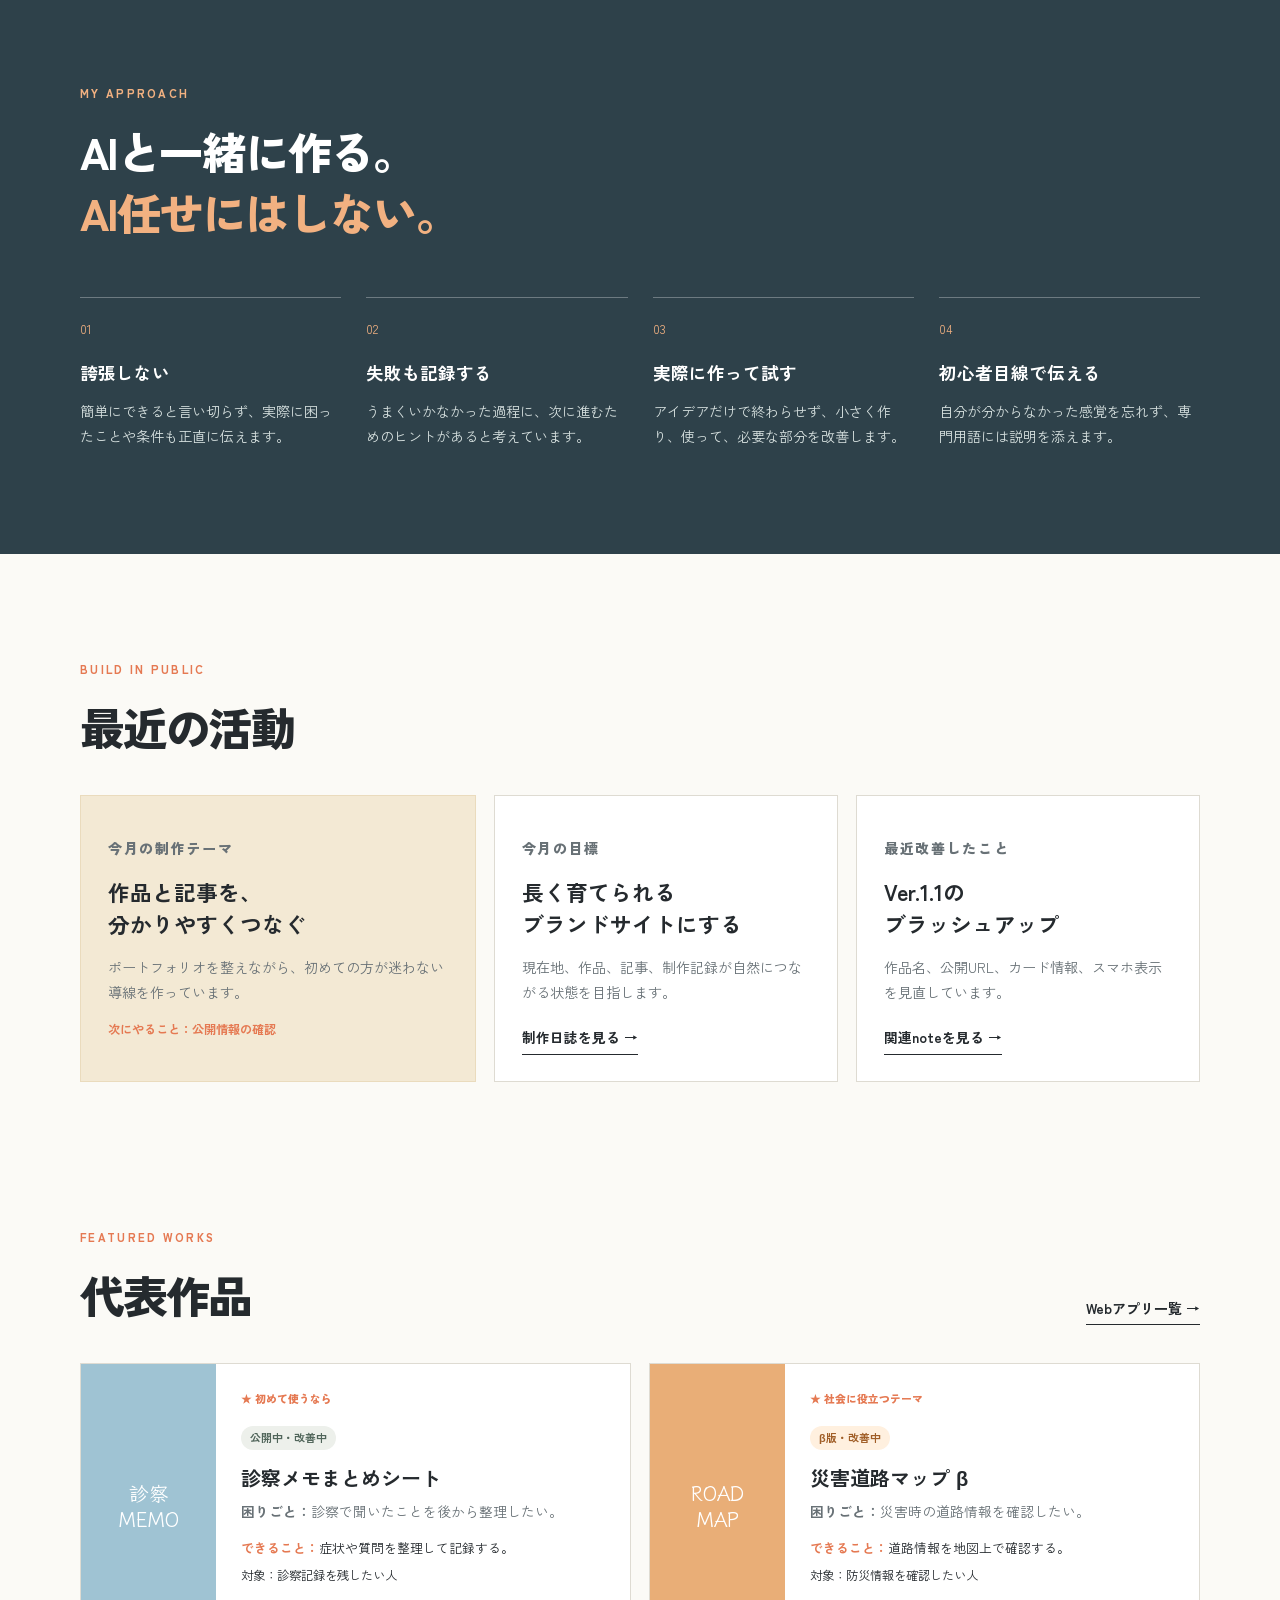
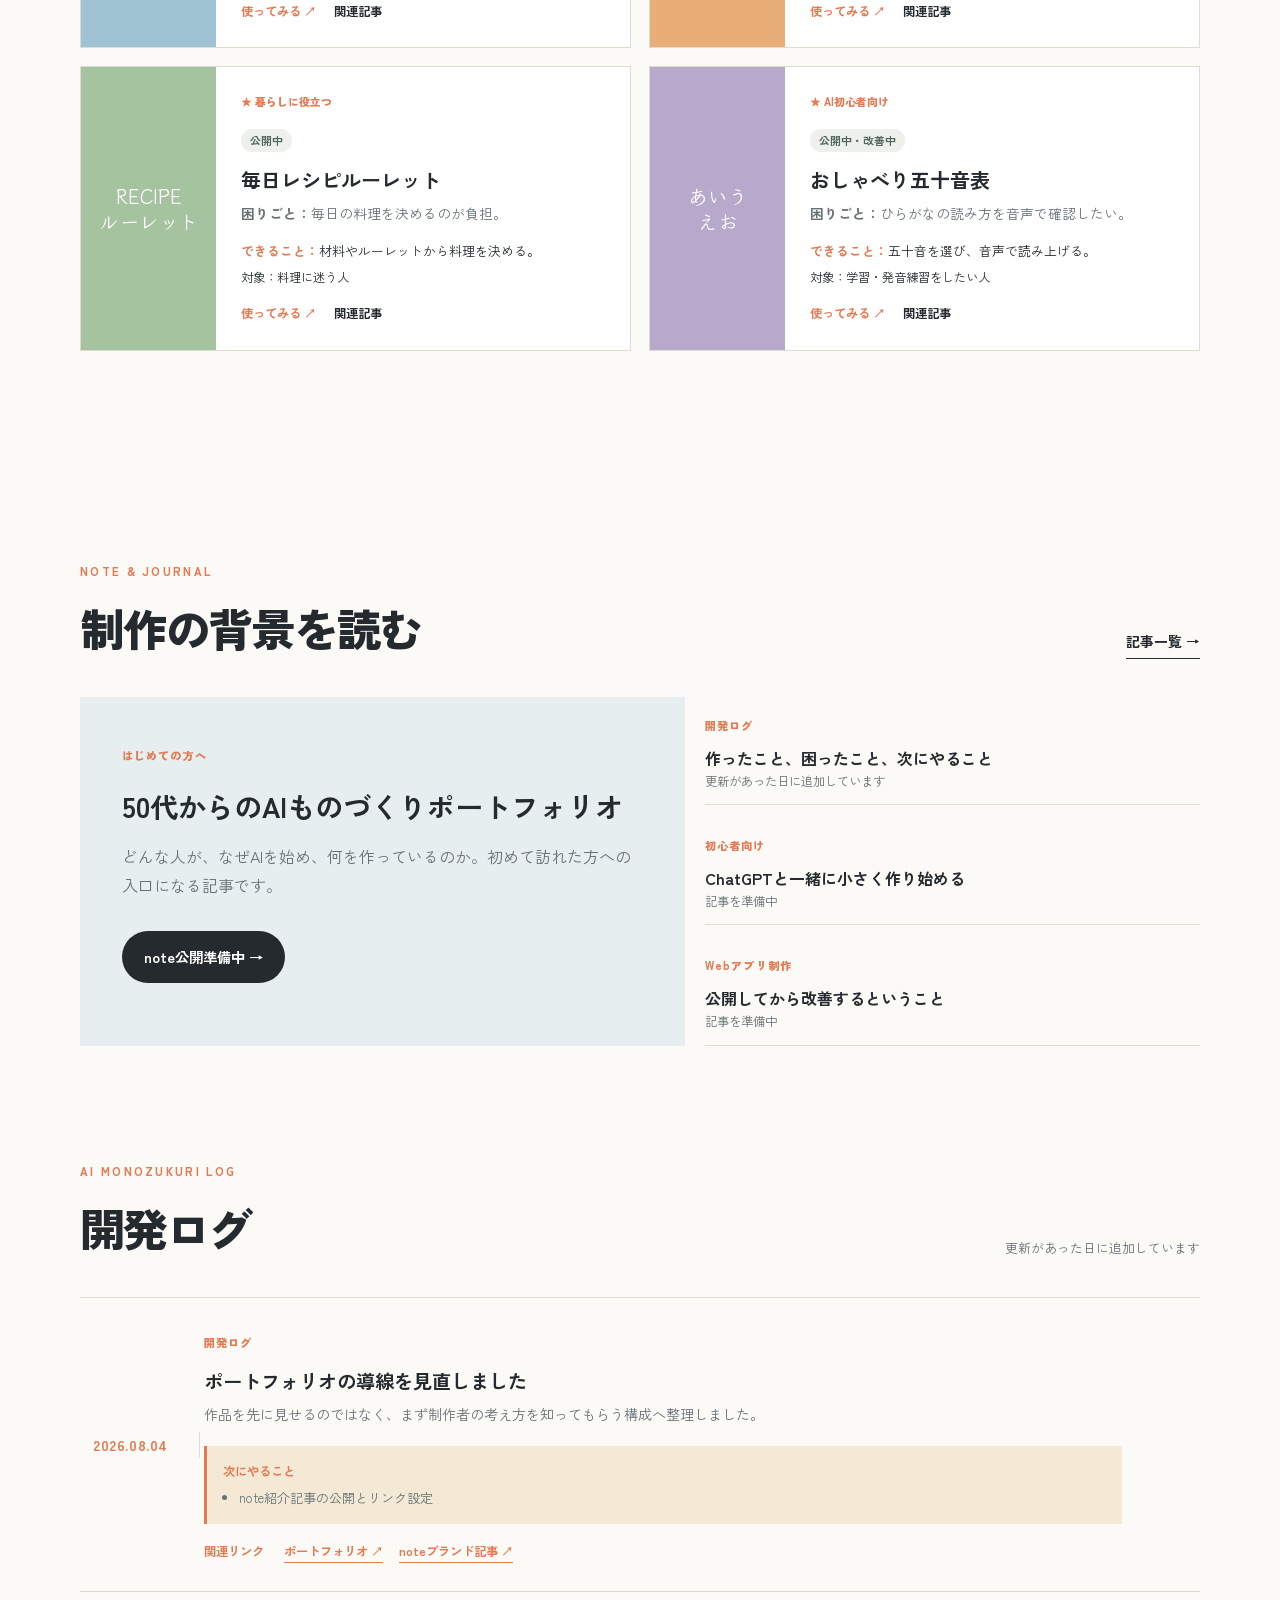
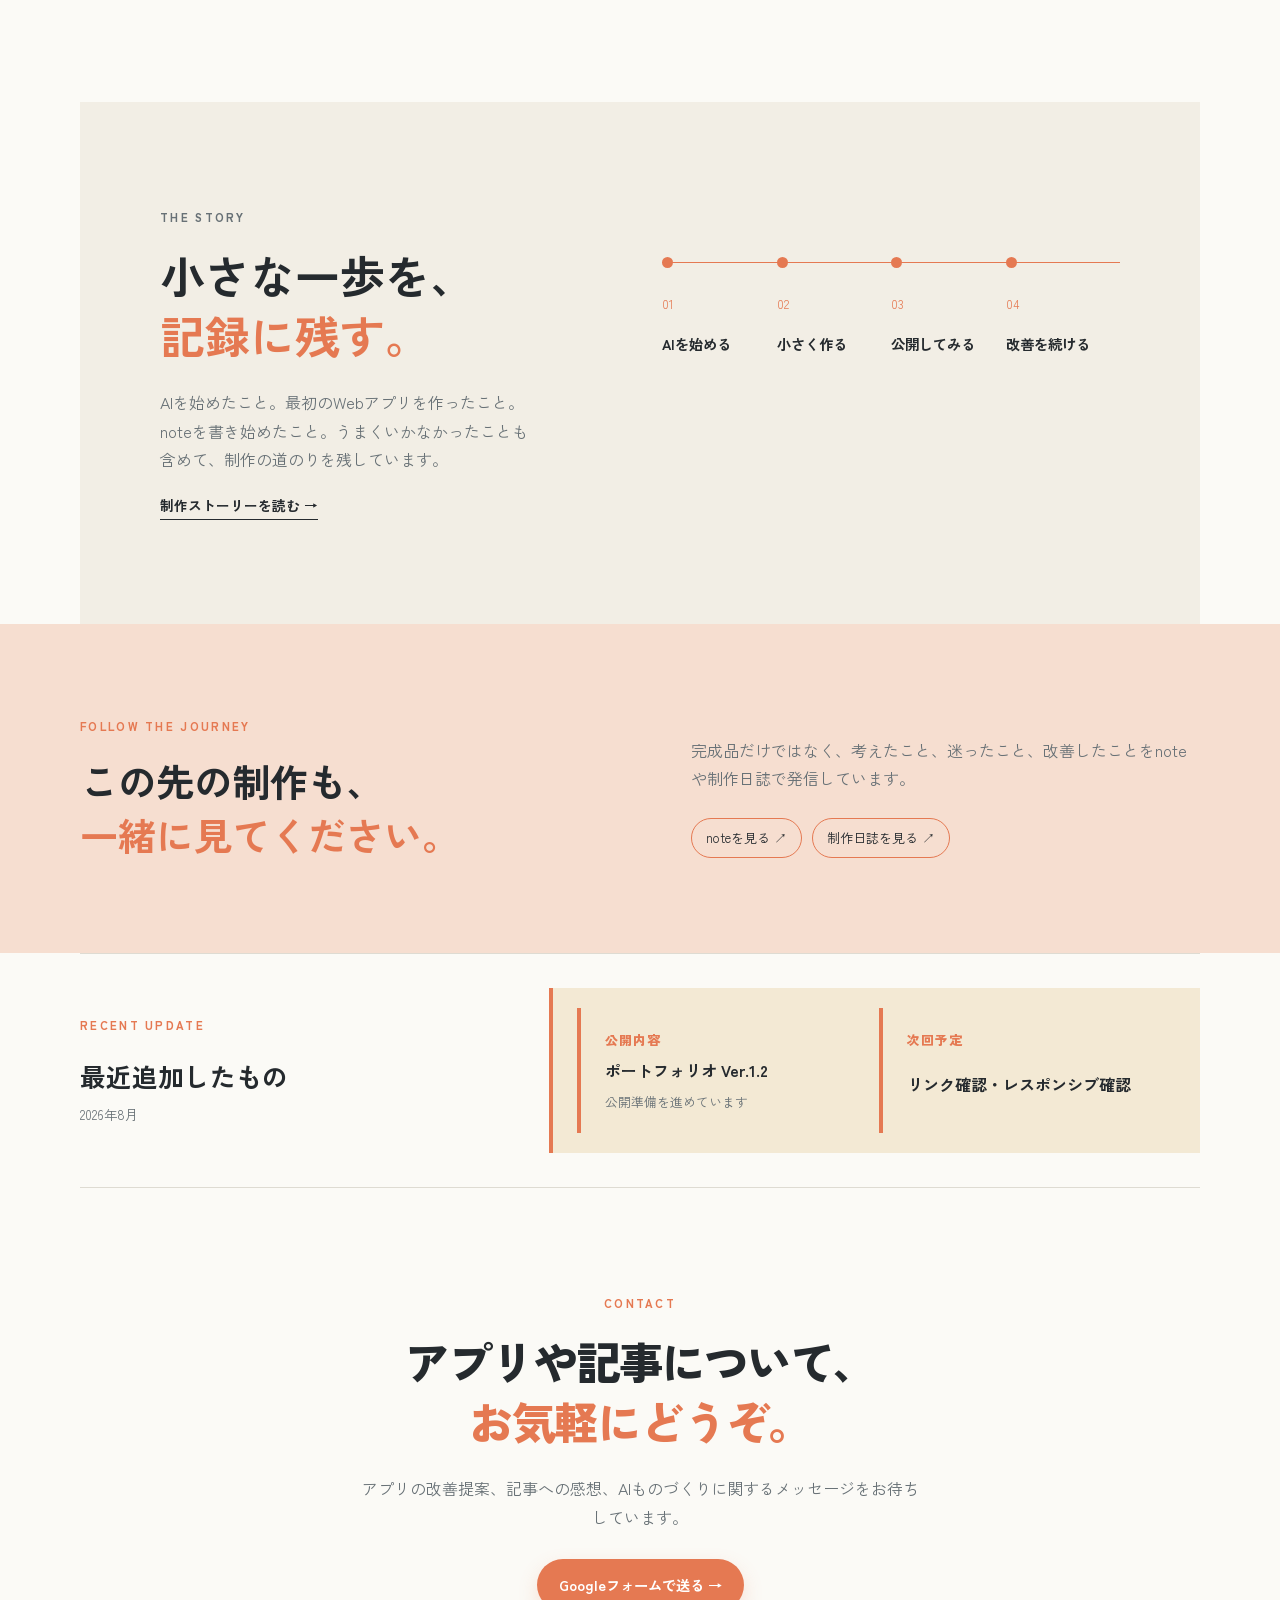
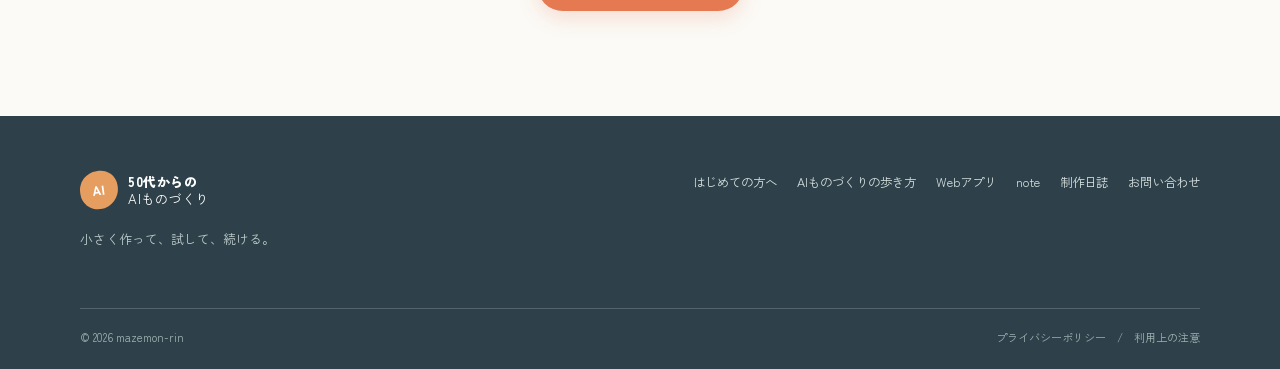
==== commit 017525a2: "v1.2修正" ====
--- a/index.html
+++ b/index.html
@@ -123,13 +123,13 @@
     <section id="journal" class="journal-section section-shell">
       <div class="section-heading row-heading"><div><p class="eyebrow">AI MONOZUKURI LOG</p><h2>開発ログ</h2></div><span class="journal-note">更新があった日に追加しています</span></div>
       <div class="journal-entry" data-log-date="2026-08-04" data-log-category="portfolio">
-        <div class="journal-date"><strong>2026.08.04</strong><span>更新日</span></div>
+        <time class="journal-date" datetime="2026-08-04">2026.08.04</time>
         <div class="journal-content">
-          <span class="article-tag">ポートフォリオ改善</span>
+          <span class="article-tag">開発ログ</span>
           <h3>ポートフォリオの導線を見直しました</h3>
-          <p>作品を先に見せるのではなく、まず制作者の考え方を知ってもらう構成へ整理しました。カードの情報やスマホ表示も少しずつ改善しています。</p>
-          <div class="journal-next"><strong>次にやること</strong><ul><li>ポートフォリオをGitHub Pagesへ反映する</li><li>リンクとスマホ表示を確認する</li></ul></div>
-          <div class="journal-related"><strong>関連リンク</strong><a href="#works">Webアプリを見る ↗</a><a href="#articles">note記事を見る ↗</a></div>
+          <p>作品を先に見せるのではなく、まず制作者の考え方を知ってもらう構成へ整理しました。</p>
+          <div class="journal-next"><strong>次にやること</strong><ul><li>note紹介記事の公開とリンク設定</li></ul></div>
+          <div class="journal-related"><strong>関連リンク</strong><a href="#works">ポートフォリオ ↗</a><a href="#articles">noteブランド記事 ↗</a></div>
         </div>
       </div>
     </section>
--- a/style.css
+++ b/style.css
@@ -44,3 +44,8 @@
 .journal-related strong{margin:0 4px 0 0}
 .journal-related a{color:var(--accent);font-weight:700;border-bottom:1px solid currentColor}
 @media(max-width:460px){.journal-note{display:block;margin-top:-8px}.journal-date strong{font-size:1rem}.journal-date span{font-size:.68rem}.journal-related{display:grid;gap:7px}.journal-related strong{margin:0}}
+
+/* 開発ログの日付: 日付をtime要素1つで表示 */
+.journal-date{display:block;min-width:120px;white-space:nowrap;color:var(--accent);font-size:.9rem;font-weight:700;letter-spacing:.04em;text-align:center;border-right:1px solid var(--line);padding-right:18px}
+.journal-date strong,.journal-date span{display:none}
+@media(max-width:600px){.journal-entry{display:block}.journal-date{min-width:0;border-right:0;border-bottom:1px solid var(--line);padding:0 0 12px;margin-bottom:18px;text-align:left}.journal-content{min-width:0}.journal-content h3{overflow-wrap:anywhere}.journal-related{display:grid;gap:7px}.circle-arrow{margin:18px 0 0 auto}}
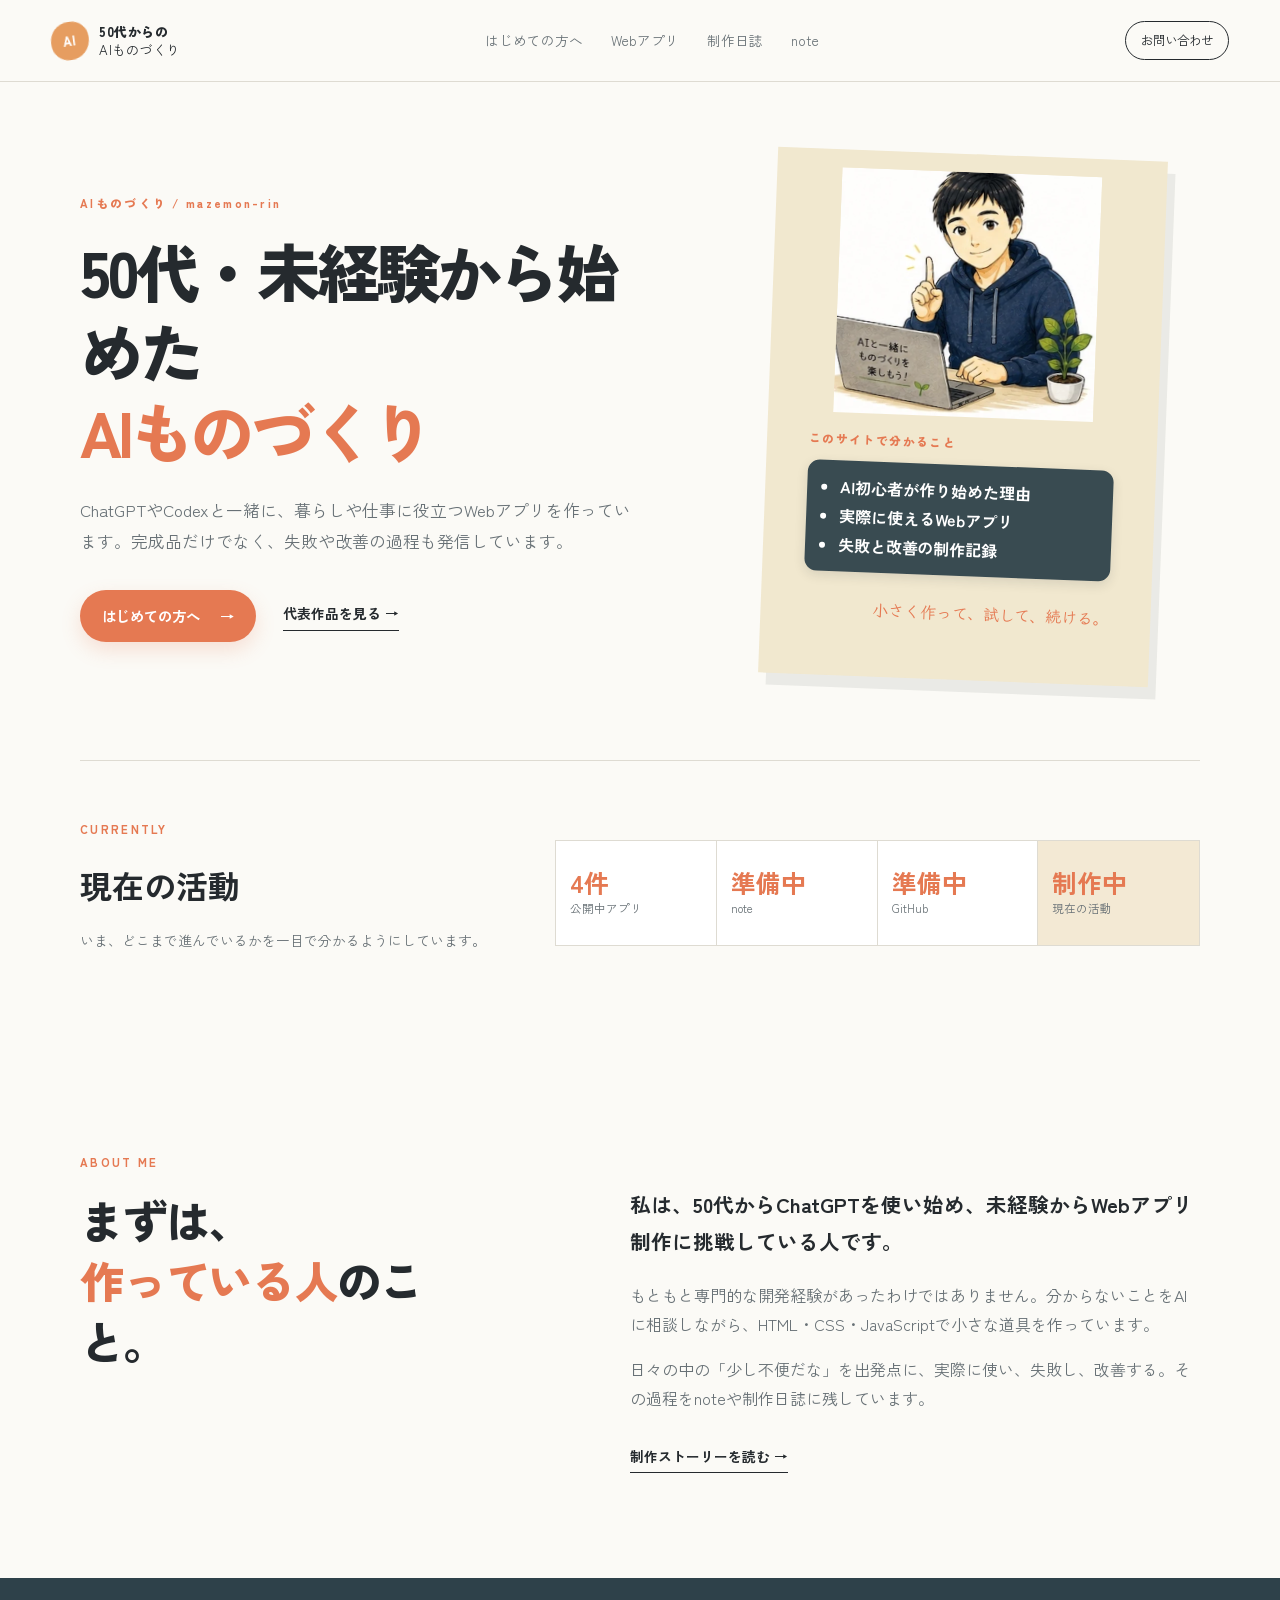
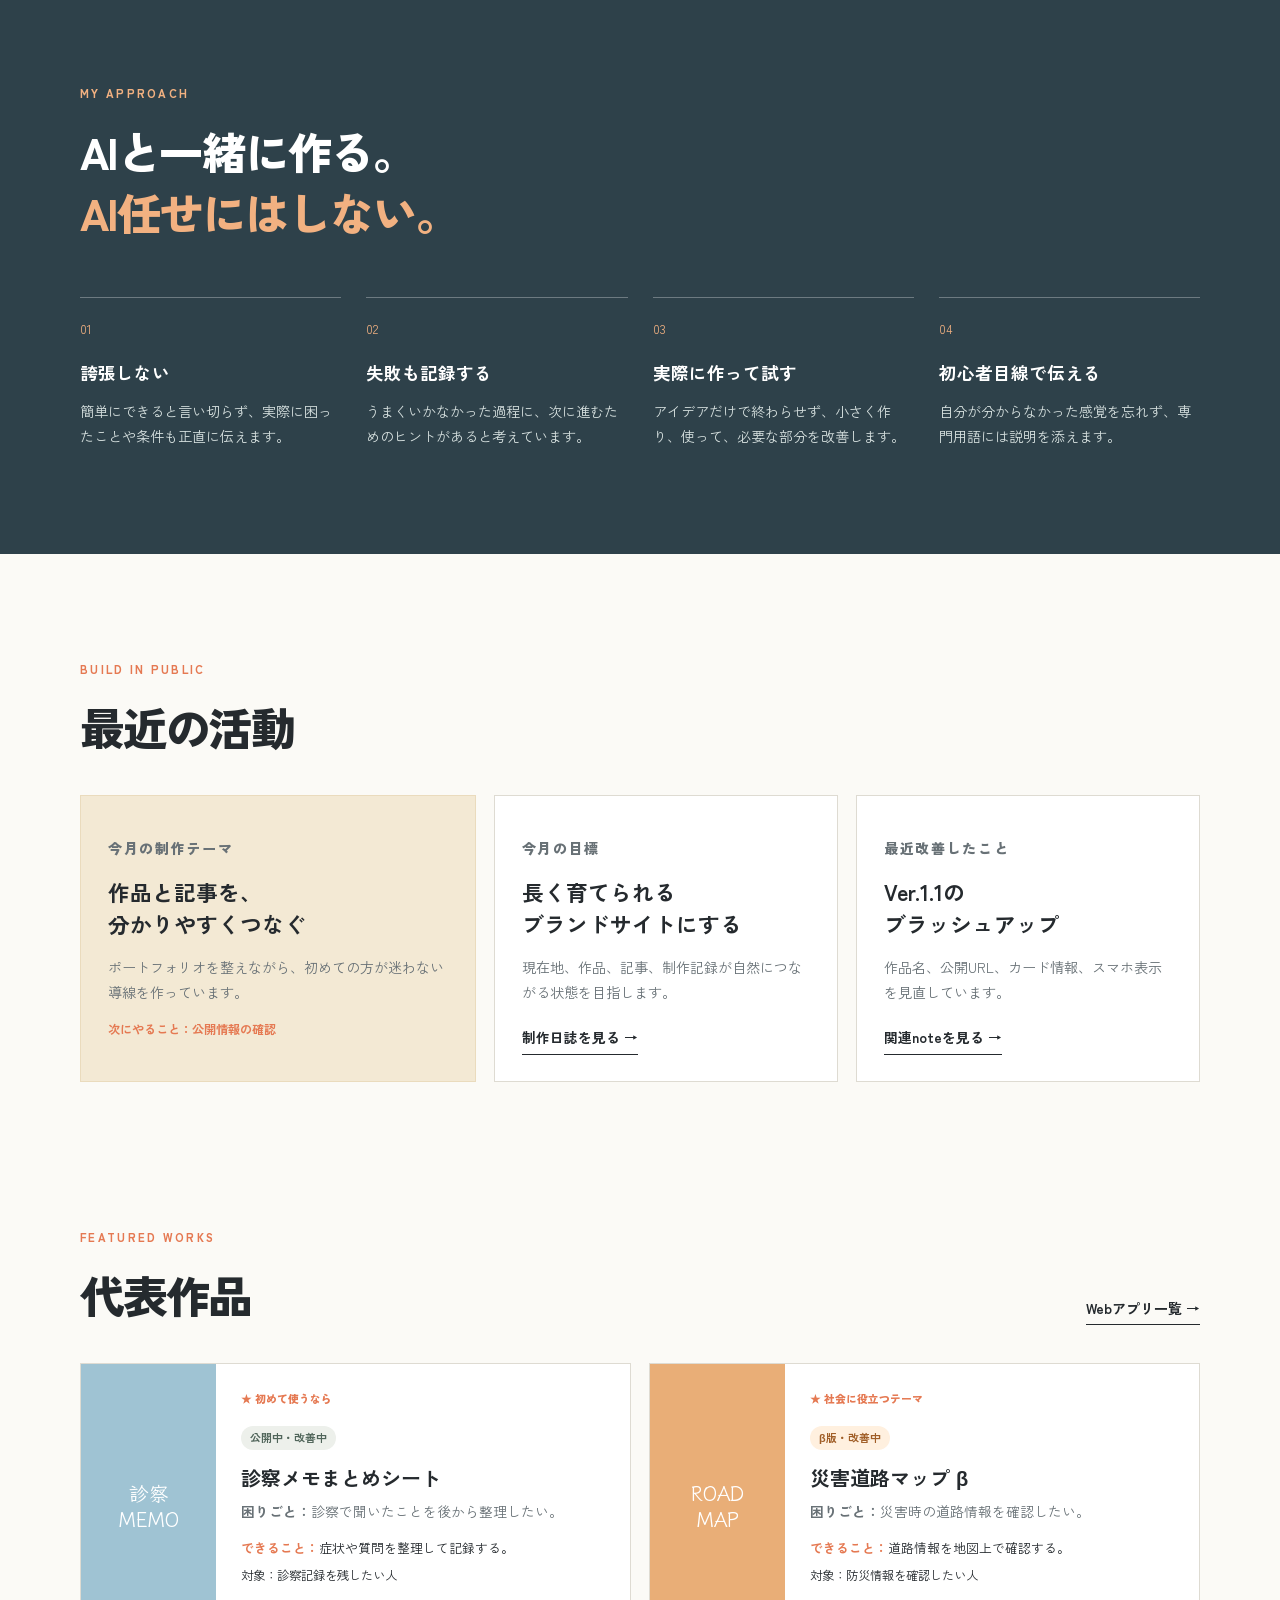
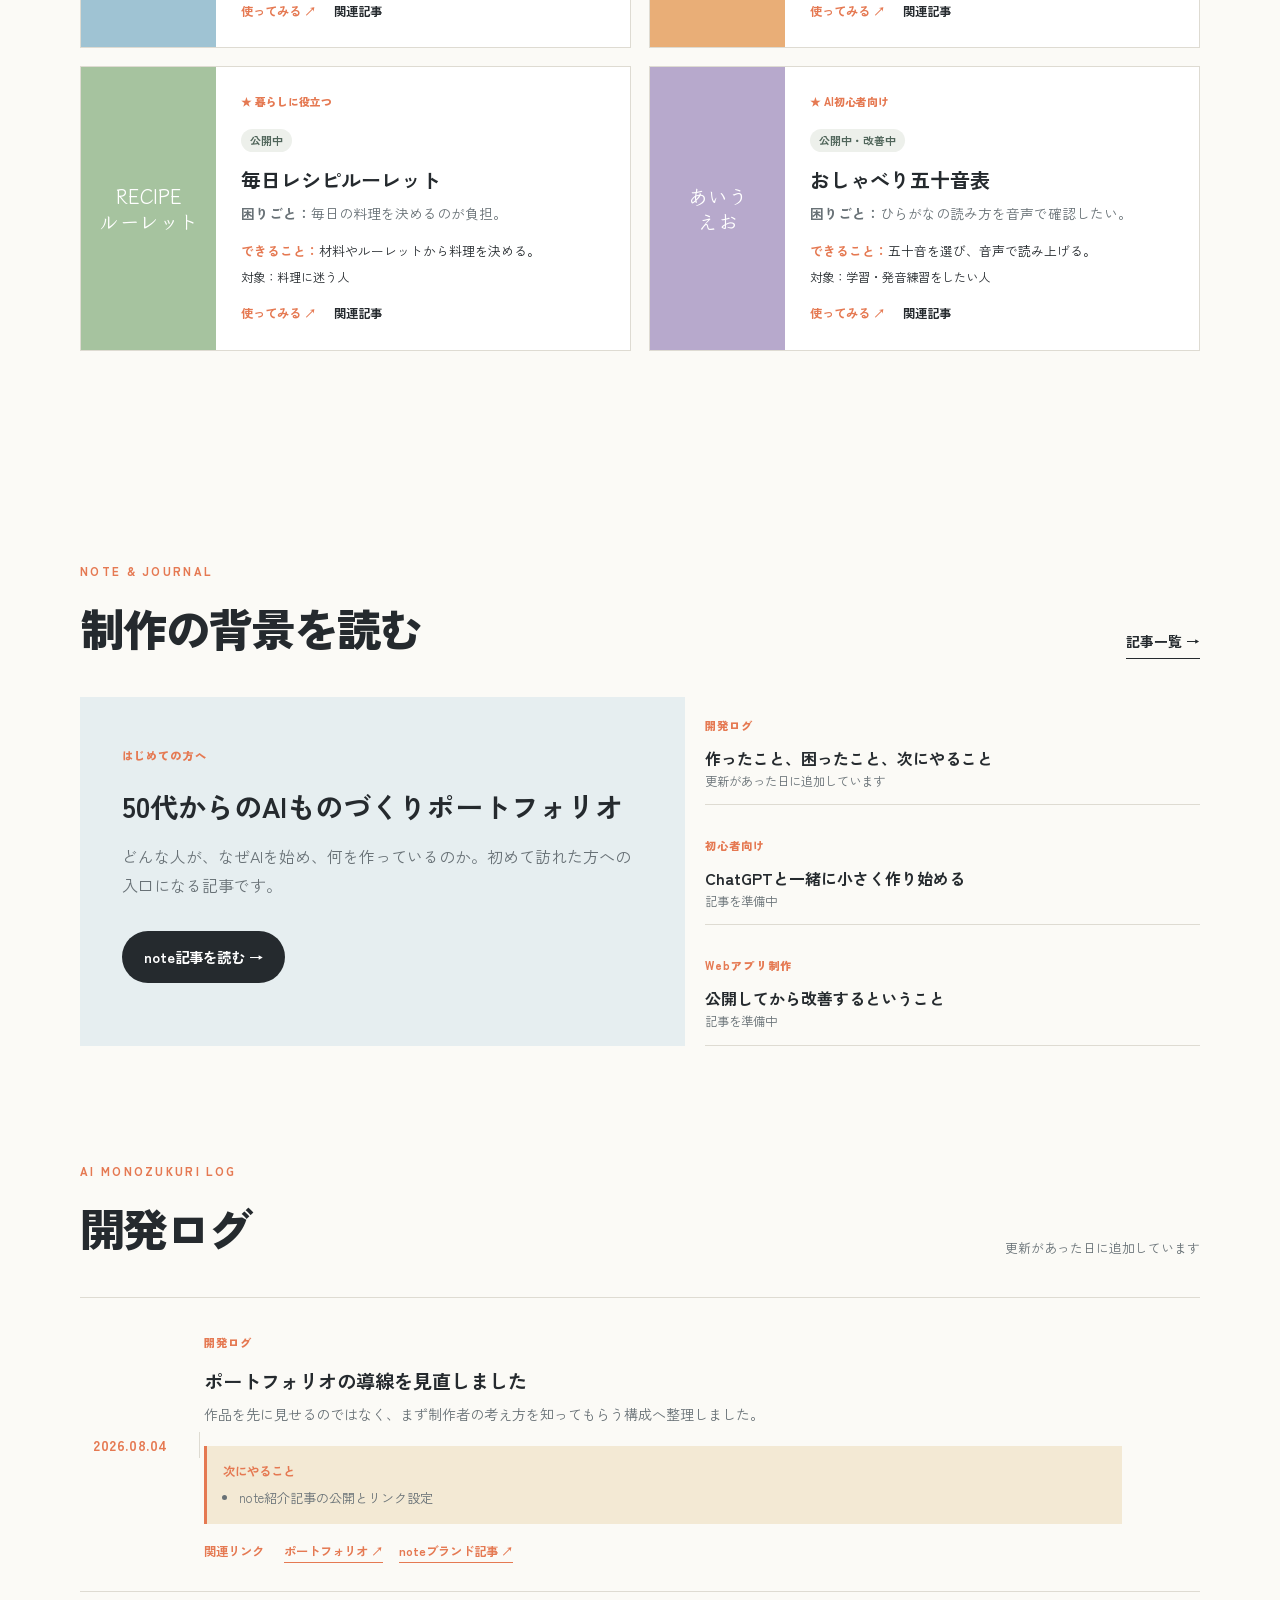
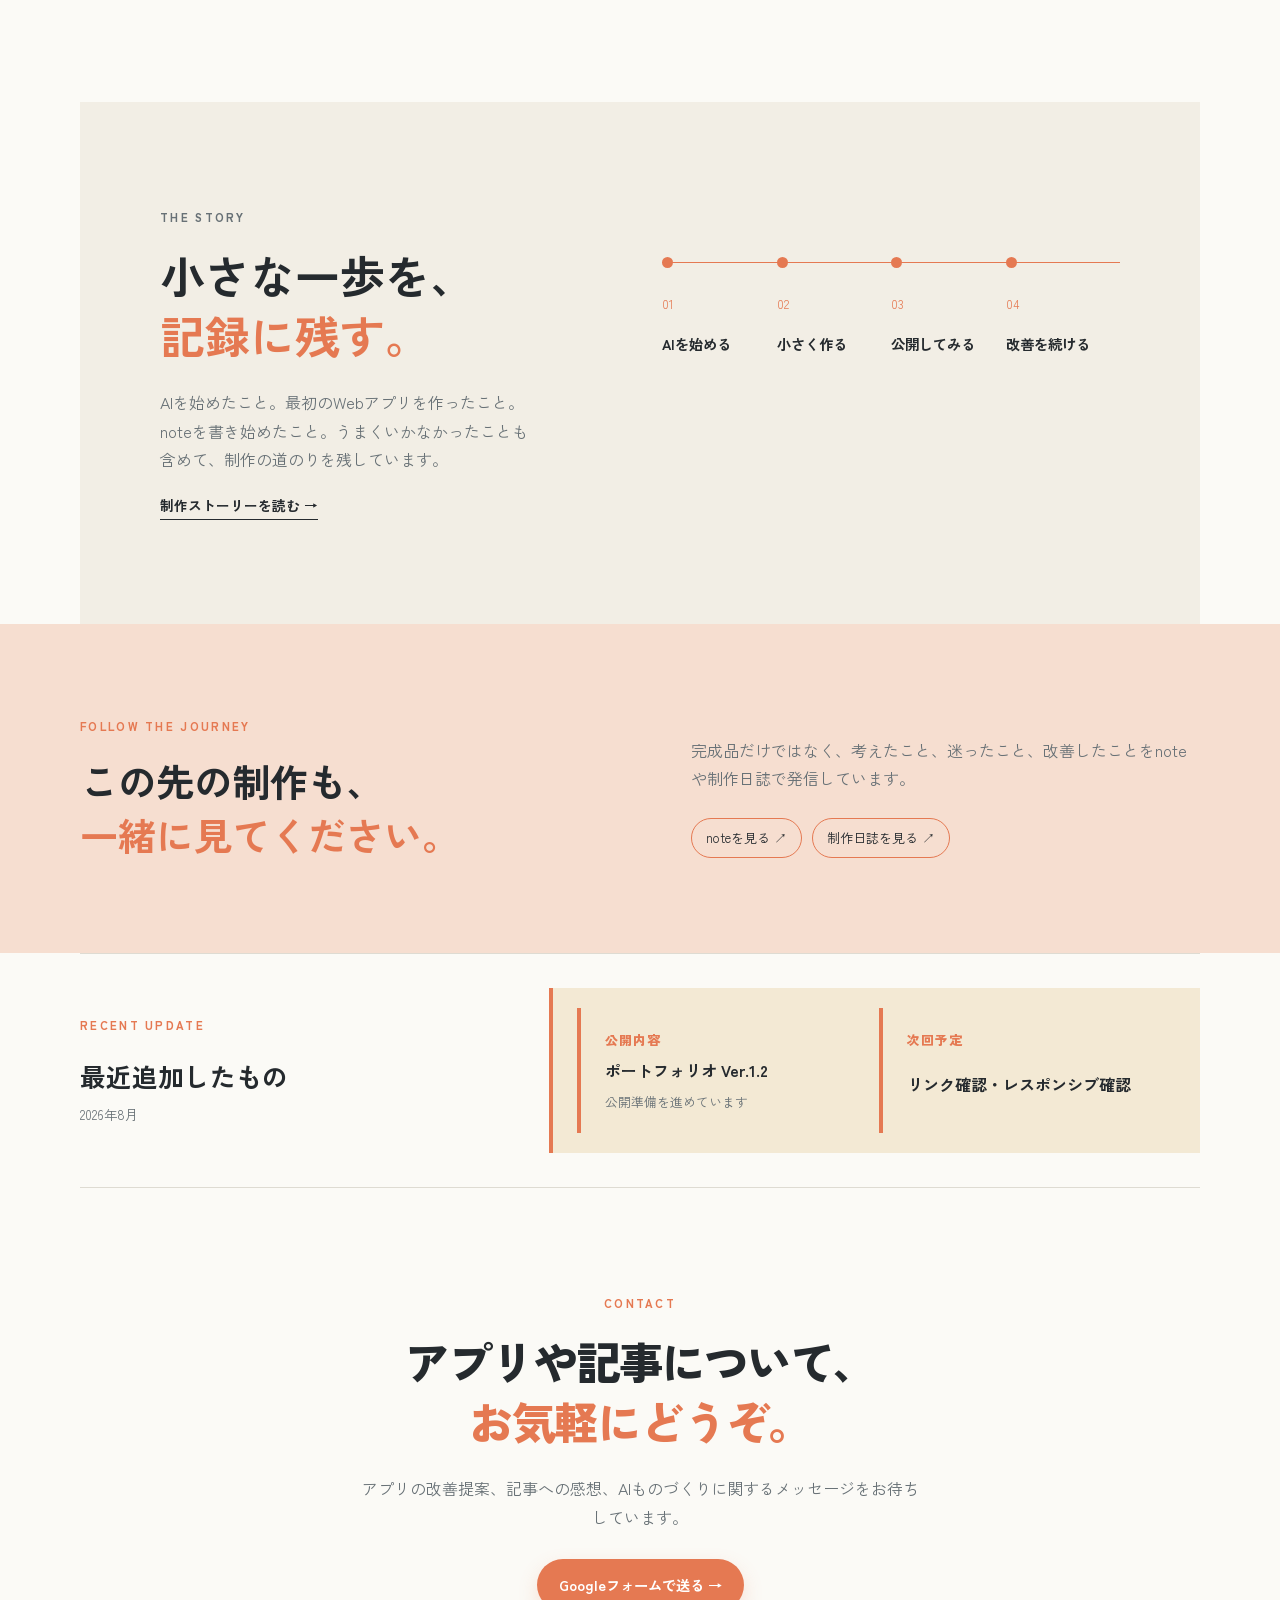
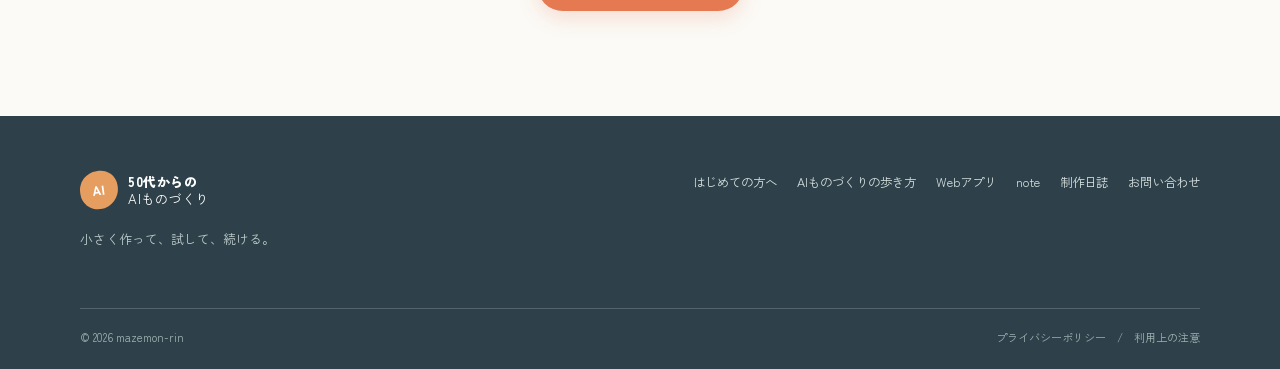
==== commit 5d1c0699: "note記事リンク先追加" ====
--- a/index.html
+++ b/index.html
@@ -94,7 +94,7 @@
       <div class="now-grid">
         <article class="now-card now-theme"><p class="card-label">今月の制作テーマ</p><h3>作品と記事を、<br />分かりやすくつなぐ</h3><p>ポートフォリオを整えながら、初めての方が迷わない導線を作っています。</p><p class="now-next">次にやること：公開情報の確認</p></article>
         <article class="now-card"><p class="card-label">今月の目標</p><h3>長く育てられる<br />ブランドサイトにする</h3><p>現在地、作品、記事、制作記録が自然につながる状態を目指します。</p><a class="text-link" href="#journal">制作日誌を見る →</a></article>
-        <article class="now-card"><p class="card-label">最近改善したこと</p><h3>Ver.1.1の<br />ブラッシュアップ</h3><p>作品名、公開URL、カード情報、スマホ表示を見直しています。</p><a class="text-link" href="#articles">関連noteを見る →</a></article>
+        <article class="now-card"><p class="card-label">最近改善したこと</p><h3>Ver.1.1の<br />ブラッシュアップ</h3><p>作品名、公開URL、カード情報、スマホ表示を見直しています。</p><a class="text-link" href="https://note.com/moral_gibbon7542/n/nb32c4f6ebd4b?app_launch=false" target="_blank" rel="noreferrer">関連noteを見る →</a></article>
       </div>
     </section>
 
@@ -111,7 +111,7 @@
     <section id="articles" class="articles-section section-shell">
       <div class="section-heading row-heading"><div><p class="eyebrow">NOTE & JOURNAL</p><h2>制作の背景を読む</h2></div><a class="text-link" href="#articles">記事一覧 →</a></div>
       <div class="article-layout">
-        <article class="feature-article"><span class="article-tag">はじめての方へ</span><h3>50代からのAIものづくりポートフォリオ</h3><p>どんな人が、なぜAIを始め、何を作っているのか。初めて訪れた方への入口になる記事です。</p><a class="button button-dark" href="#contact">note公開準備中 →</a></article>
+        <article class="feature-article"><span class="article-tag">はじめての方へ</span><h3>50代からのAIものづくりポートフォリオ</h3><p>どんな人が、なぜAIを始め、何を作っているのか。初めて訪れた方への入口になる記事です。</p><a class="button button-dark" href="https://note.com/moral_gibbon7542/n/nb32c4f6ebd4b?app_launch=false" target="_blank" rel="noreferrer">note記事を読む →</a></article>
         <div class="article-list">
           <article><span class="article-tag">開発ログ</span><h3>作ったこと、困ったこと、次にやること</h3><p>更新があった日に追加しています</p></article>
           <article><span class="article-tag">初心者向け</span><h3>ChatGPTと一緒に小さく作り始める</h3><p>記事を準備中</p></article>
@@ -136,7 +136,7 @@
 
     <section id="story" class="story-section section-shell"><div class="story-copy"><p class="eyebrow">THE STORY</p><h2>小さな一歩を、<br /><span>記録に残す。</span></h2><p>AIを始めたこと。最初のWebアプリを作ったこと。noteを書き始めたこと。うまくいかなかったことも含めて、制作の道のりを残しています。</p><a class="text-link" href="story.html">制作ストーリーを読む →</a></div><div class="timeline"><div><span>01</span><p>AIを始める</p></div><div><span>02</span><p>小さく作る</p></div><div><span>03</span><p>公開してみる</p></div><div><span>04</span><p>改善を続ける</p></div></div></section>
 
-    <section class="follow-section"><div class="section-shell follow-inner"><div><p class="eyebrow">FOLLOW THE JOURNEY</p><h2>この先の制作も、<br /><span>一緒に見てください。</span></h2></div><div class="follow-copy"><p>完成品だけではなく、考えたこと、迷ったこと、改善したことをnoteや制作日誌で発信しています。</p><div class="social-links"><a href="#articles">noteを見る ↗</a><a href="#journal">制作日誌を見る ↗</a></div></div></div></section>
+    <section class="follow-section"><div class="section-shell follow-inner"><div><p class="eyebrow">FOLLOW THE JOURNEY</p><h2>この先の制作も、<br /><span>一緒に見てください。</span></h2></div><div class="follow-copy"><p>完成品だけではなく、考えたこと、迷ったこと、改善したことをnoteや制作日誌で発信しています。</p><div class="social-links"><a href="https://note.com/moral_gibbon7542/n/nb32c4f6ebd4b?app_launch=false" target="_blank" rel="noreferrer">noteを見る ↗</a><a href="#journal">制作日誌を見る ↗</a></div></div></div></section>
 
     <section class="recent-update section-shell" aria-labelledby="recent-update-title"><div><p class="eyebrow">RECENT UPDATE</p><h2 id="recent-update-title">最近追加したもの</h2><p>2026年8月</p></div><div class="recent-update-card"><div><span class="recent-label">公開内容</span><strong>ポートフォリオ Ver.1.2</strong><span>公開準備を進めています</span></div><div><span class="recent-label">次回予定</span><strong>リンク確認・レスポンシブ確認</strong></div></div></section>
     <section id="contact" class="contact-section section-shell"><p class="eyebrow">CONTACT</p><h2>アプリや記事について、<br /><span>お気軽にどうぞ。</span></h2><p>アプリの改善提案、記事への感想、AIものづくりに関するメッセージをお待ちしています。</p><a class="button button-primary" href="https://forms.gle/bgTdDFaLxAujXGtd7" target="_blank" rel="noreferrer">Googleフォームで送る →</a></section>
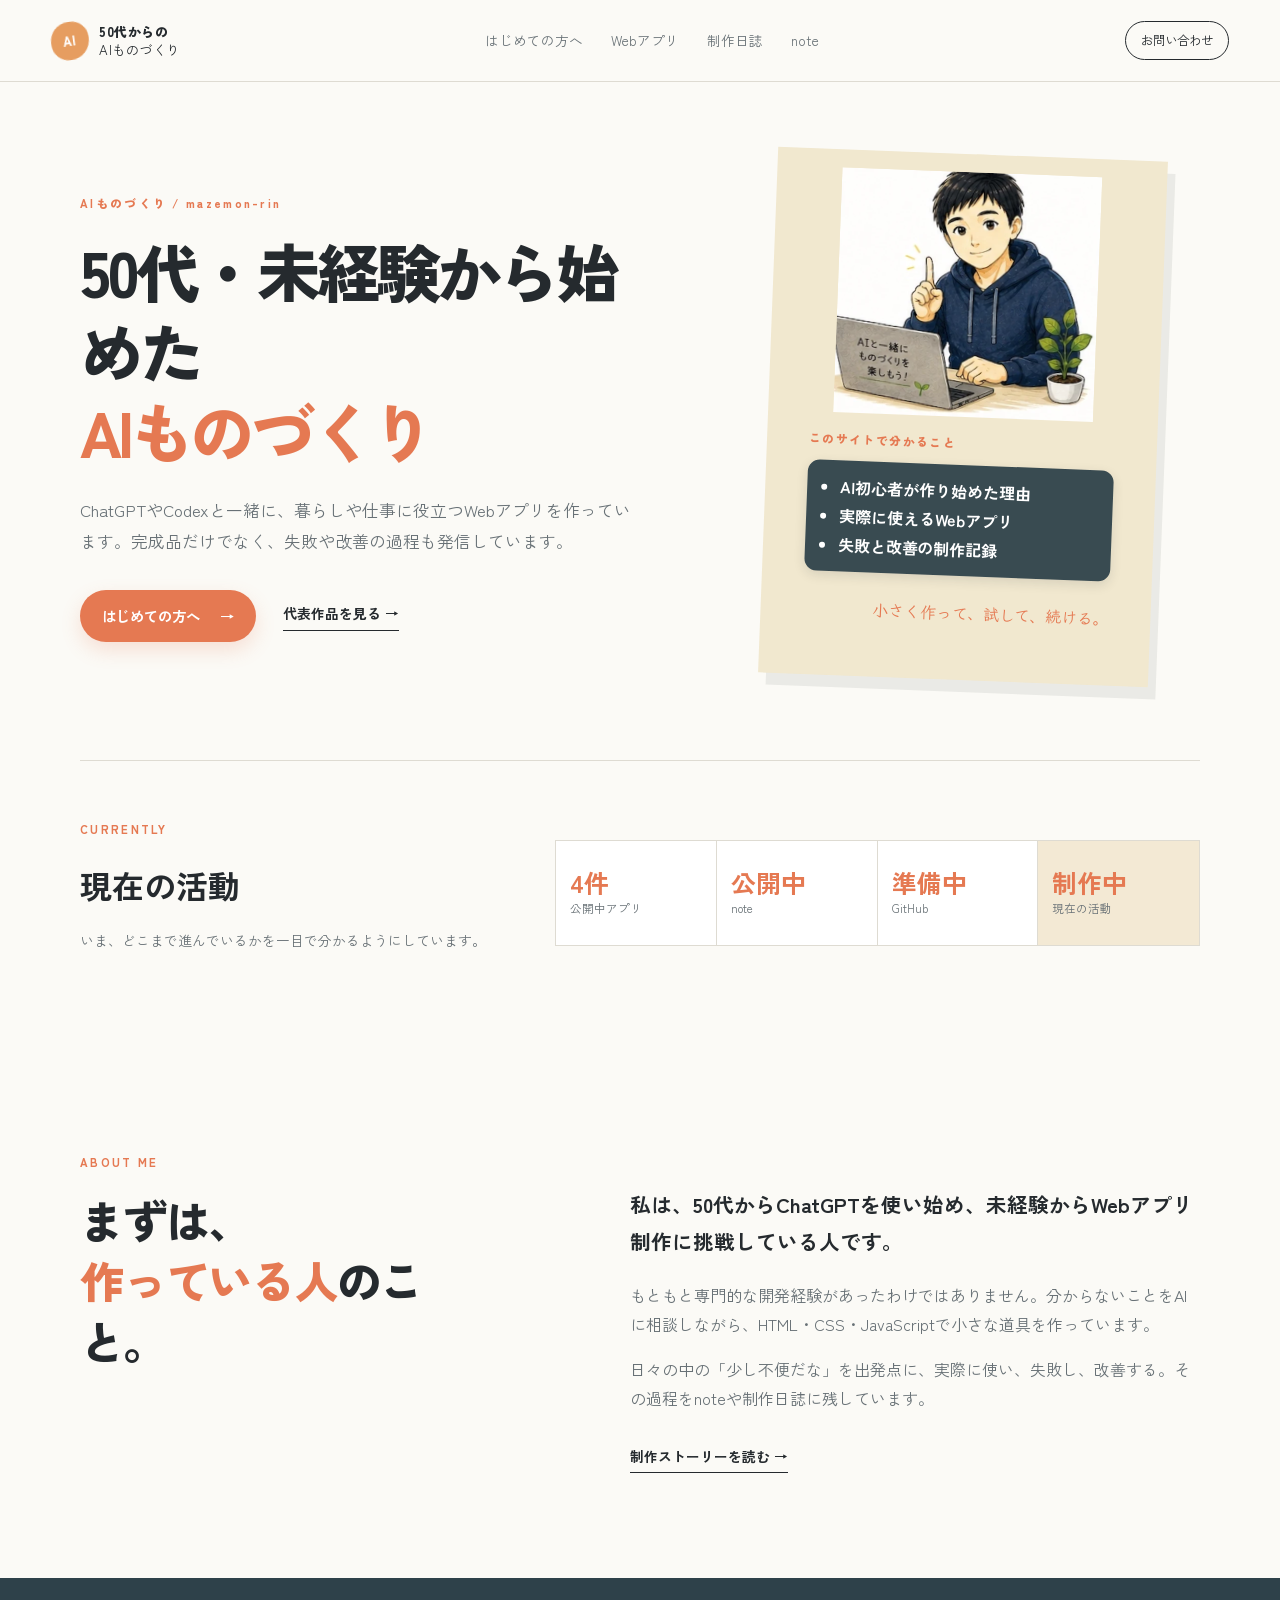
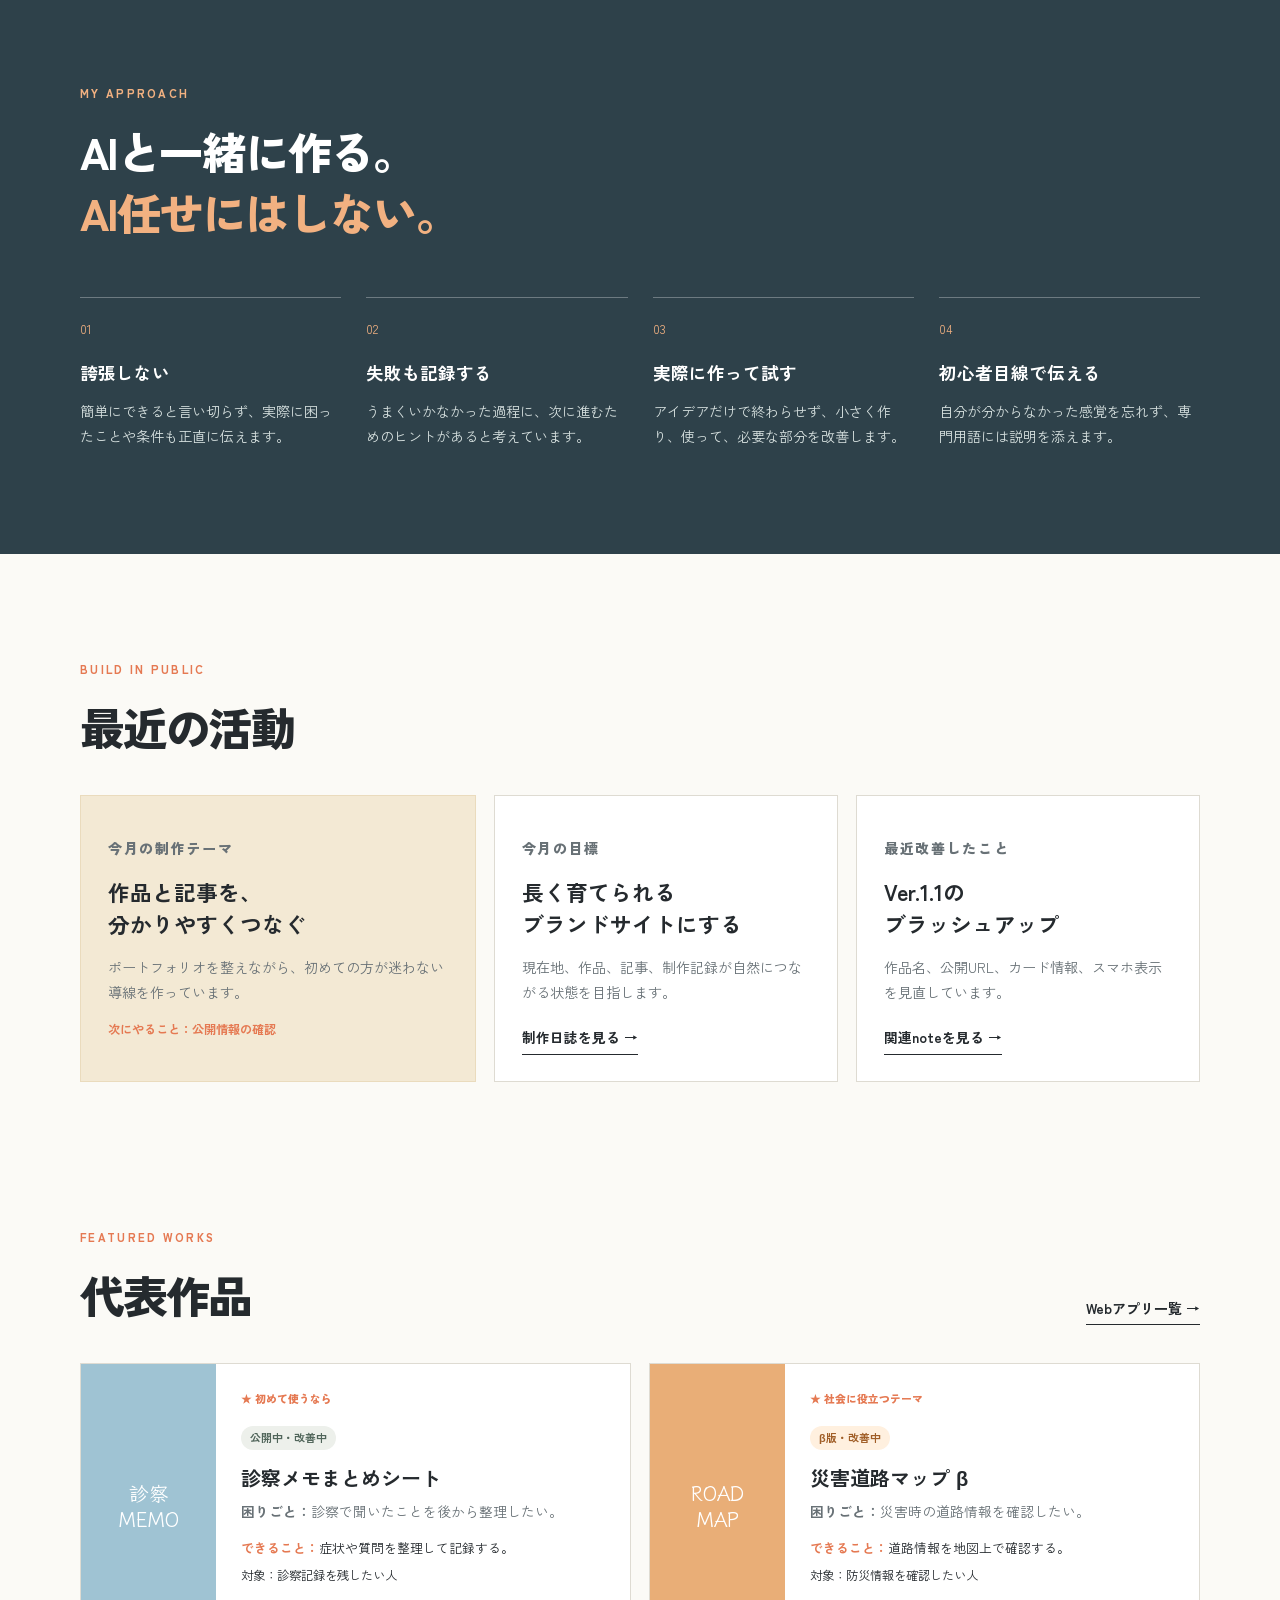
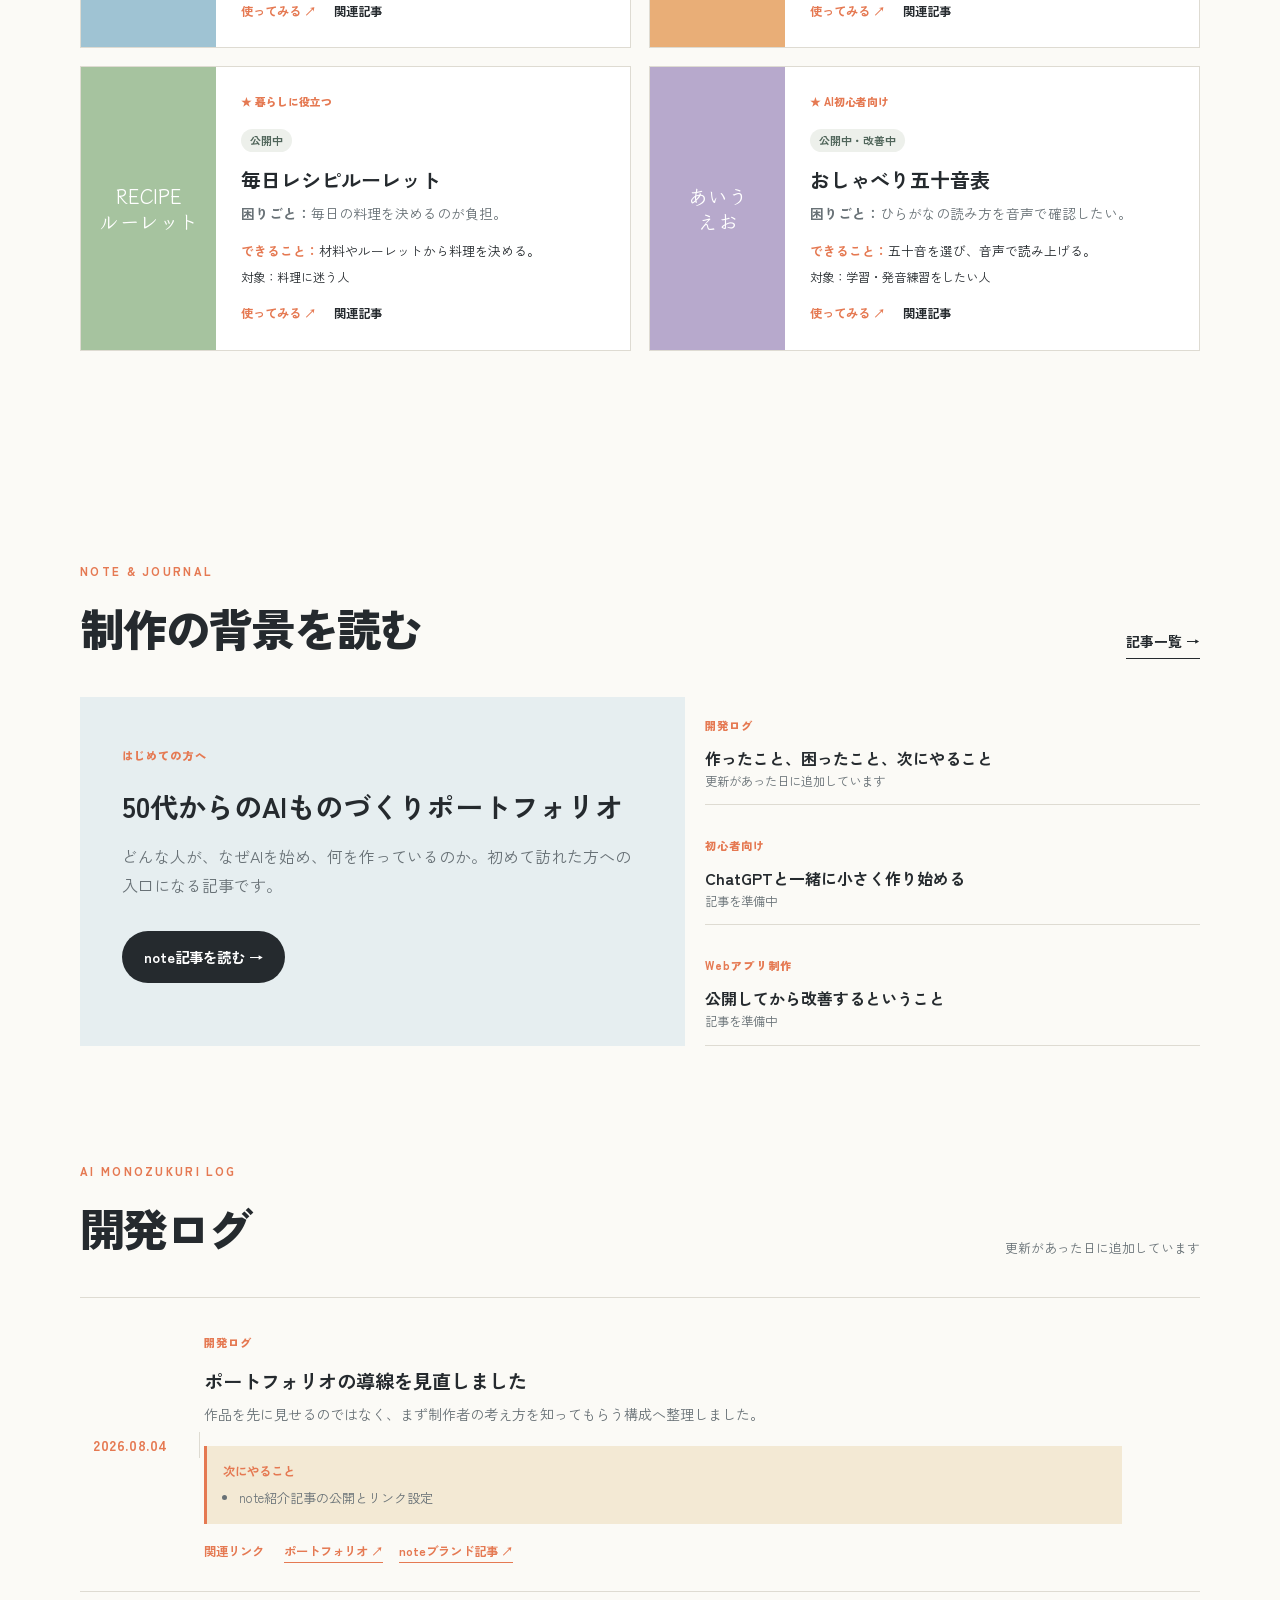
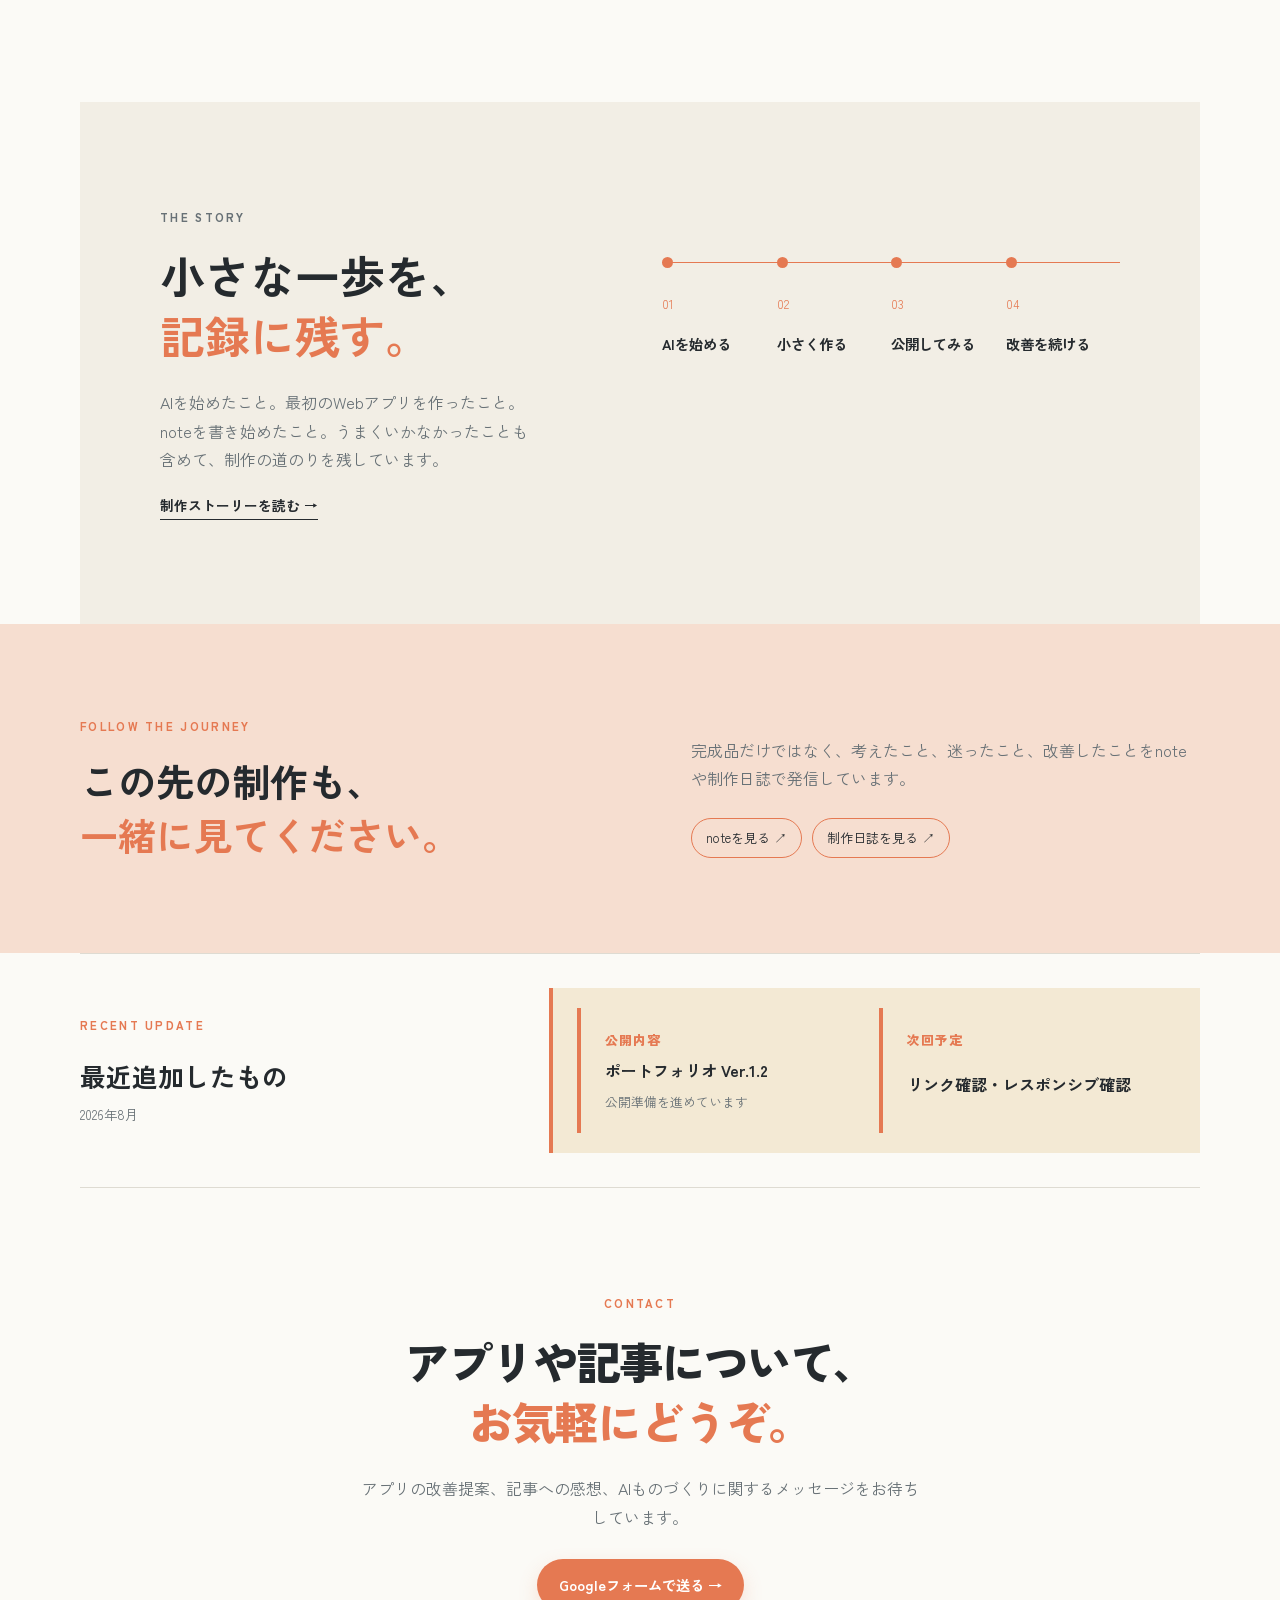
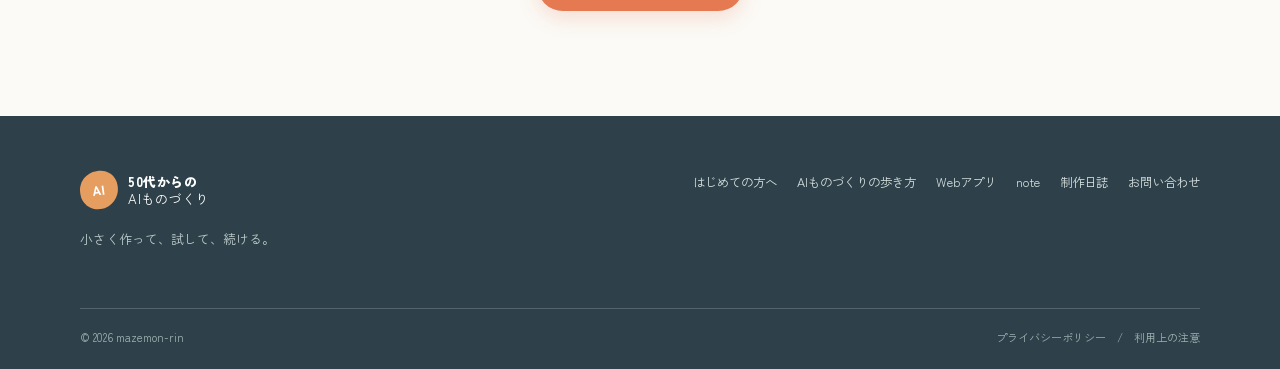
==== commit b2ef76b3: "Update index.html" ====
--- a/index.html
+++ b/index.html
@@ -55,13 +55,13 @@
       <div class="current-heading"><p class="eyebrow">CURRENTLY</p><h2 id="current-title">現在の活動</h2><p>いま、どこまで進んでいるかを一目で分かるようにしています。</p></div>
       <div class="current-stats">
         <div><strong>4件</strong><span>公開中アプリ</span></div>
-        <div><strong>準備中</strong><span>note</span></div>
+        <div><strong>公開中</strong><span>note</span></div>
         <div><strong>準備中</strong><span>GitHub</span></div>
         <div class="current-focus"><strong>制作中</strong><span>現在の活動</span></div>
       </div>
     </section>
 
-    <section id="about" class="section-shell intro-section">
+    <section id="about" class="section-shell intro-section reveal-on-scroll">
       <div class="section-heading">
         <p class="eyebrow">ABOUT ME</p>
         <h2>まずは、<br /><span>作っている人</span>のこと。</h2>
@@ -74,7 +74,7 @@
       </div>
     </section>
 
-    <section class="belief-section">
+    <section class="belief-section reveal-on-scroll">
       <div class="section-shell">
         <div class="section-heading light-heading">
           <p class="eyebrow">MY APPROACH</p>
@@ -89,7 +89,7 @@
       </div>
     </section>
 
-    <section class="now-section section-shell">
+    <section class="now-section section-shell reveal-on-scroll">
       <div class="section-heading compact-heading"><p class="eyebrow">BUILD IN PUBLIC</p><h2>最近の活動</h2></div>
       <div class="now-grid">
         <article class="now-card now-theme"><p class="card-label">今月の制作テーマ</p><h3>作品と記事を、<br />分かりやすくつなぐ</h3><p>ポートフォリオを整えながら、初めての方が迷わない導線を作っています。</p><p class="now-next">次にやること：公開情報の確認</p></article>
@@ -98,7 +98,7 @@
       </div>
     </section>
 
-    <section id="works" class="works-section section-shell">
+    <section id="works" class="works-section section-shell reveal-on-scroll">
       <div class="section-heading row-heading"><div><p class="eyebrow">FEATURED WORKS</p><h2>代表作品</h2></div><a class="text-link" href="#works">Webアプリ一覧 →</a></div>
       <div class="work-grid">
         <article class="work-card work-blue"><div class="work-icon">診察<br />MEMO</div><div class="work-body"><span class="work-label">★ 初めて使うなら</span><span class="status status-live">公開中・改善中</span><h3>診察メモまとめシート</h3><p><b>困りごと：</b>診察で聞いたことを後から整理したい。</p><p class="work-can"><b>できること：</b>症状や質問を整理して記録する。</p><p class="work-meta">対象：診察記録を残したい人</p><div class="work-links"><a href="https://mazemon-rin.github.io/shinsatsu-memosheet/" target="_blank" rel="noreferrer">使ってみる ↗</a><a href="#articles">関連記事</a></div></div></article>
@@ -108,7 +108,7 @@
       </div>
     </section>
 
-    <section id="articles" class="articles-section section-shell">
+    <section id="articles" class="articles-section section-shell reveal-on-scroll">
       <div class="section-heading row-heading"><div><p class="eyebrow">NOTE & JOURNAL</p><h2>制作の背景を読む</h2></div><a class="text-link" href="#articles">記事一覧 →</a></div>
       <div class="article-layout">
         <article class="feature-article"><span class="article-tag">はじめての方へ</span><h3>50代からのAIものづくりポートフォリオ</h3><p>どんな人が、なぜAIを始め、何を作っているのか。初めて訪れた方への入口になる記事です。</p><a class="button button-dark" href="https://note.com/moral_gibbon7542/n/nb32c4f6ebd4b?app_launch=false" target="_blank" rel="noreferrer">note記事を読む →</a></article>
--- a/style.css
+++ b/style.css
@@ -1,6 +1,8 @@
 @import url('https://fonts.googleapis.com/css2?family=Klee+One:wght@400;600&family=Zen+Kaku+Gothic+New:wght@400;500;700;900&display=swap');
 
 :root{--ink:#252a2e;--muted:#687176;--paper:#fbfaf6;--cream:#f2eee5;--line:#dedbd2;--blue:#83a7bb;--orange:#e69d60;--green:#8eaf8e;--purple:#a99bc0;--navy:#2e414a;--accent:#e57952}
+.reveal-on-scroll{opacity:0;transform:translateY(18px);transition:opacity .7s ease,transform .7s ease}.reveal-on-scroll.is-visible{opacity:1;transform:translateY(0)}
+@media (prefers-reduced-motion:reduce){.reveal-on-scroll{opacity:1;transform:none;transition:none}html{scroll-behavior:auto}}
 *{box-sizing:border-box}html{scroll-behavior:smooth}body{margin:0;color:var(--ink);background:var(--paper);font-family:'Zen Kaku Gothic New',sans-serif;line-height:1.8}a{color:inherit;text-decoration:none}.section-shell{width:min(1120px,calc(100% - 48px));margin:auto}.site-header{height:82px;display:flex;align-items:center;justify-content:space-between;padding:0 4vw;border-bottom:1px solid var(--line);background:rgba(251,250,246,.94);position:sticky;top:0;z-index:10;backdrop-filter:blur(10px)}.brand{display:flex;align-items:center;gap:10px;font-size:.82rem;line-height:1.35;letter-spacing:.04em}.brand-mark{display:grid;place-items:center;width:38px;height:38px;border-radius:50% 44% 52% 45%;background:var(--orange);color:white;font-weight:900;font-size:.82rem;transform:rotate(-8deg)}.brand strong{font-weight:900}.main-nav{display:flex;gap:28px;font-size:.85rem;color:var(--muted)}.main-nav a:hover,.footer-nav a:hover,.social-links a:hover,.text-link:hover{color:var(--accent)}.header-contact{border:1px solid var(--ink);padding:7px 15px;border-radius:99px;font-size:.78rem}.hero{min-height:650px;display:grid;grid-template-columns:1.08fr .92fr;align-items:center;gap:7vw;padding-top:72px;padding-bottom:80px}.eyebrow{margin:0 0 17px;color:var(--accent);font-size:.72rem;letter-spacing:.2em;font-weight:900}.hero h1{font-size:clamp(2.5rem,5vw,4.9rem);line-height:1.25;letter-spacing:-.06em;margin:0 0 25px;font-weight:900}.hero h1 em,.hero h1+em{color:var(--accent);font-style:normal}.hero-lead{max-width:570px;color:var(--muted);font-size:1.05rem}.hero-actions{display:flex;align-items:center;gap:27px;margin-top:34px}.button{display:inline-flex;align-items:center;gap:20px;border-radius:99px;padding:13px 22px;font-weight:700;font-size:.9rem}.button-primary{background:var(--accent);color:white;box-shadow:0 8px 20px rgba(229,121,82,.2)}.button-dark{background:var(--ink);color:white}.text-link{font-weight:700;font-size:.86rem;border-bottom:1px solid currentColor;padding-bottom:4px}.hero-note{background:#f1e8cf;padding:40px 42px 38px;transform:rotate(2.2deg);box-shadow:8px 12px 0 rgba(39,50,48,.08);position:relative;max-width:390px;margin:auto}.hero-note:after{content:'';position:absolute;bottom:-22px;right:26px;border-width:20px 0 0 28px;border-style:solid;border-color:transparent transparent transparent #f1e8cf}.note-pin{position:absolute;top:-18px;left:50%;color:var(--accent);font-size:1.7rem}.note-label,.card-label{color:var(--accent);font-size:.72rem;font-weight:900;letter-spacing:.12em}.hero-note ul{padding:0 0 0 1.25em;margin:22px 0;color:var(--navy);font-weight:700}.note-sign{font-family:'Klee One',cursive;text-align:right;color:var(--accent);font-weight:600}.intro-section{display:grid;grid-template-columns:.85fr 1.15fr;gap:10vw;padding:105px 0}.section-heading h2,.contact-section h2{font-size:clamp(2rem,3.5vw,3.25rem);line-height:1.35;letter-spacing:-.05em;margin:0;font-weight:900}.section-heading h2 span,.contact-section h2 span,.story-copy h2 span,.follow-section h2 span{color:var(--accent)}.intro-content{padding-top:13px;max-width:600px}.intro-content p{color:var(--muted)}.intro-content .lead-copy{color:var(--ink);font-size:1.3rem;font-weight:700}.intro-content .text-link{display:inline-block;margin-top:15px}.belief-section{background:var(--navy);color:#fff;padding:105px 0}.light-heading .eyebrow{color:#f2b181}.light-heading h2 span{color:#f2b181}.belief-grid{display:grid;grid-template-columns:repeat(4,1fr);gap:25px;margin-top:55px}.belief-grid article{border-top:1px solid rgba(255,255,255,.3);padding-top:15px}.belief-grid span{color:#f2b181;font-size:.8rem}.belief-grid h3{margin:15px 0 10px;font-size:1.1rem}.belief-grid p{margin:0;color:#d6e0df;font-size:.88rem}.now-section{padding:105px 0}.compact-heading{margin-bottom:38px}.now-grid{display:grid;grid-template-columns:1.15fr 1fr 1fr;gap:18px}.now-card{border:1px solid var(--line);padding:26px 27px;min-height:230px;background:#fff}.now-card h3{font-size:1.35rem;line-height:1.5;margin:8px 0}.now-card p{color:var(--muted);font-size:.88rem}.now-card .text-link{display:inline-block;margin-top:6px}.now-theme{background:#f3e9d4;border-color:#eadbbd}.works-section{padding:40px 0 105px}.row-heading{display:flex;align-items:end;justify-content:space-between;margin-bottom:38px}.work-grid{display:grid;grid-template-columns:repeat(2,1fr);gap:18px}.work-card{display:grid;grid-template-columns:135px 1fr;min-height:242px;background:white;border:1px solid var(--line);overflow:hidden}.work-blue{--card:#9fc3d3}.work-orange{--card:#e9ae77}.work-green{--card:#a6c39f}.work-purple{--card:#b7a9cc}.work-icon{display:grid;place-items:center;text-align:center;background:var(--card);font-family:'Klee One',cursive;font-size:1.22rem;color:white;font-weight:600;line-height:1.3}.work-body{padding:25px}.status{display:inline-block;border-radius:99px;padding:2px 9px;font-size:.68rem;font-weight:700;background:#edf0eb;color:#51665b}.status-beta{background:#fff0df;color:#a05e27}.status-check{background:#f0eef4;color:#6d617b}.work-body h3{font-size:1.25rem;margin:10px 0 4px}.work-body p{color:var(--muted);font-size:.86rem;line-height:1.65;margin:0 0 15px}.work-links{display:flex;gap:18px;font-size:.78rem;font-weight:700}.work-links a:first-child{color:var(--accent)}.articles-section{padding:105px 0}.article-layout{display:grid;grid-template-columns:1.1fr .9fr;gap:20px}.feature-article{padding:42px;background:#e6eef0;min-height:300px}.article-tag{font-size:.7rem;color:var(--accent);font-weight:900;letter-spacing:.1em}.feature-article h3{font-size:1.75rem;line-height:1.45;margin:18px 0 12px}.feature-article p{max-width:530px;color:var(--muted)}.feature-article .button{margin-top:15px}.article-list{display:grid;gap:12px}.article-list article{border-bottom:1px solid var(--line);padding:12px 0}.article-list h3{font-size:1rem;line-height:1.5;margin:8px 0 0}.article-list p{font-size:.78rem;color:var(--muted);margin:0}.journal-section{padding:10px 0 110px}.journal-entry{display:grid;grid-template-columns:100px 1fr 54px;gap:24px;align-items:center;border-top:1px solid var(--line);border-bottom:1px solid var(--line);padding:28px 0}.journal-date{color:var(--accent);text-align:center;border-right:1px solid var(--line)}.journal-date strong{display:block;font-size:2.5rem;line-height:1}.journal-date span{font-size:.7rem}.journal-entry h3{margin:9px 0 4px;font-size:1.2rem}.journal-entry p{color:var(--muted);font-size:.88rem;margin:0}.journal-meta{font-size:.75rem;color:var(--accent);margin-top:10px}.circle-arrow{display:grid;place-items:center;width:48px;height:48px;border:1px solid var(--ink);border-radius:50%;font-size:1.2rem}.story-section{display:grid;grid-template-columns:.9fr 1.1fr;gap:10vw;padding:105px 0;background:var(--cream);max-width:none;padding-left:max(24px,calc((100% - 1120px)/2));padding-right:max(24px,calc((100% - 1120px)/2))}.story-copy{max-width:440px}.story-copy h2{font-size:clamp(2rem,3.5vw,3.25rem);line-height:1.35;margin:0 0 22px}.story-copy p{color:var(--muted)}.timeline{display:grid;grid-template-columns:repeat(4,1fr);align-items:start;padding-top:55px}.timeline div{border-top:1px solid var(--accent);position:relative;padding-top:25px}.timeline div:before{content:'';position:absolute;top:-6px;left:0;width:11px;height:11px;background:var(--accent);border-radius:50%}.timeline span{font-size:.75rem;color:var(--accent)}.timeline p{font-weight:700;font-size:.9rem}.follow-section{background:#f6ded0;padding:92px 0}.follow-inner{display:grid;grid-template-columns:1fr 1fr;align-items:center;gap:8vw}.follow-section h2{font-size:clamp(2rem,3vw,3rem);line-height:1.4;margin:0}.follow-copy p{color:var(--muted)}.social-links{display:flex;flex-wrap:wrap;gap:10px;margin-top:25px}.social-links a{border:1px solid var(--accent);border-radius:99px;padding:7px 14px;font-size:.82rem}.contact-section{text-align:center;padding:105px 0}.contact-section p:not(.eyebrow){max-width:570px;margin:22px auto 28px;color:var(--muted)}.site-footer{background:var(--navy);color:#fff;padding:55px 0 22px}.footer-inner{display:flex;justify-content:space-between;gap:40px}.footer-brand{color:white}.footer-inner>div>p{color:#bfcdcd;font-size:.8rem;margin-top:18px}.footer-nav{display:flex;flex-wrap:wrap;gap:20px;align-content:start;justify-content:end;font-size:.78rem;color:#d6e0df}.footer-bottom{border-top:1px solid rgba(255,255,255,.18);margin-top:45px;padding-top:18px;display:flex;justify-content:space-between;color:#9db0b0;font-size:.7rem}
 @media(max-width:800px){.site-header{height:70px;padding:0 20px}.main-nav{display:none}.header-contact{font-size:.7rem;padding:5px 11px}.section-shell{width:min(100% - 36px,600px)}.hero{grid-template-columns:1fr;padding:65px 0 80px;gap:55px;min-height:auto}.hero h1{font-size:2.7rem}.hero-note{max-width:340px}.intro-section,.story-section,.follow-inner{grid-template-columns:1fr;gap:35px;padding-top:75px;padding-bottom:75px}.belief-section,.now-section,.articles-section,.contact-section{padding-top:75px;padding-bottom:75px}.belief-grid{grid-template-columns:1fr 1fr;gap:35px 18px}.now-grid,.article-layout{grid-template-columns:1fr}.work-grid{grid-template-columns:1fr}.row-heading{align-items:start;gap:18px}.row-heading .text-link{white-space:nowrap}.timeline{padding-top:10px}.footer-inner{display:block}.footer-nav{justify-content:start;margin-top:35px}.footer-bottom{display:block}.footer-bottom span{display:block;margin-top:6px}}
 @media(max-width:460px){.hero-actions{display:grid;justify-content:start;gap:18px}.belief-grid{grid-template-columns:1fr}.work-card{grid-template-columns:105px 1fr}.work-body{padding:19px 16px}.work-body h3{font-size:1.05rem}.work-links{gap:10px;font-size:.7rem}.journal-entry{display:block}.journal-date{display:flex;align-items:baseline;gap:8px;text-align:left;border-right:0;border-bottom:1px solid var(--line);padding:0 0 12px;margin-bottom:18px}.journal-date strong{font-size:2rem}.journal-entry h3,.journal-entry p,.journal-meta{overflow-wrap:anywhere}.circle-arrow{margin:18px 0 0 auto}.footer-nav{gap:12px 18px}}
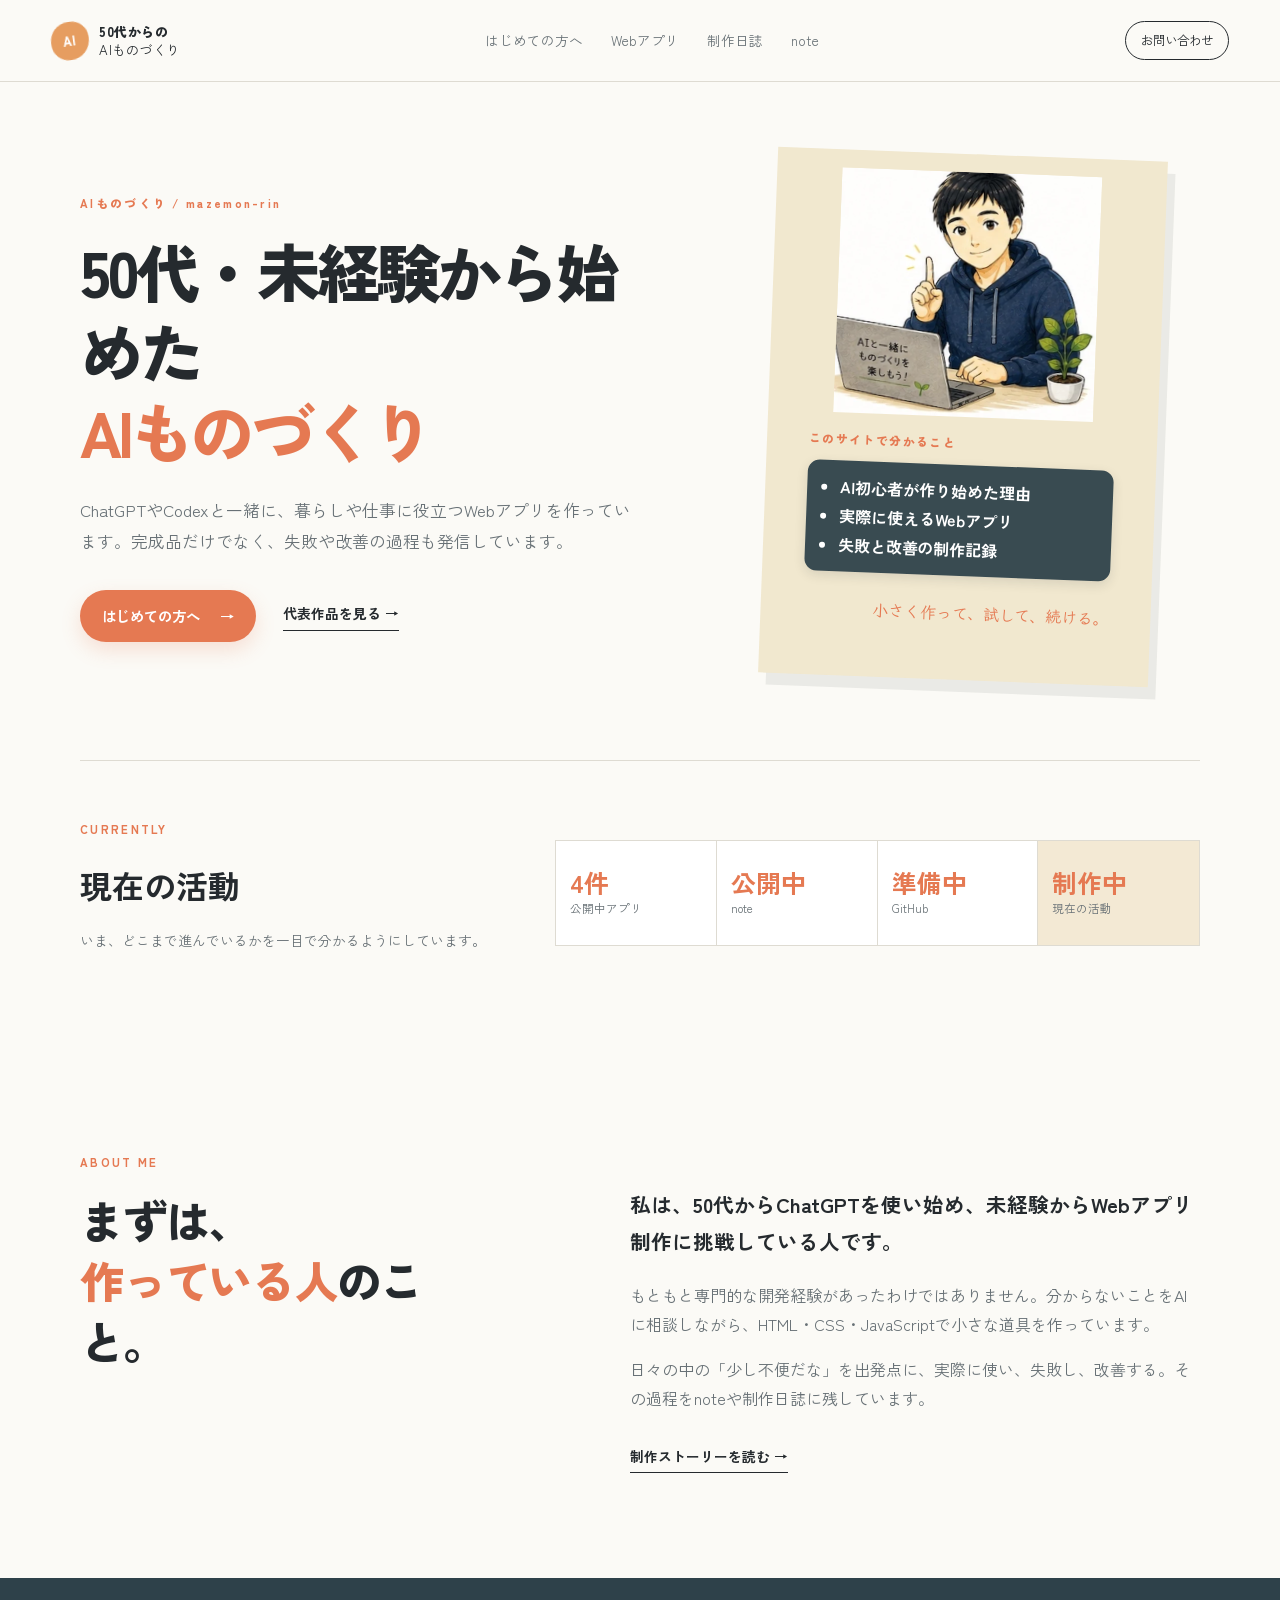
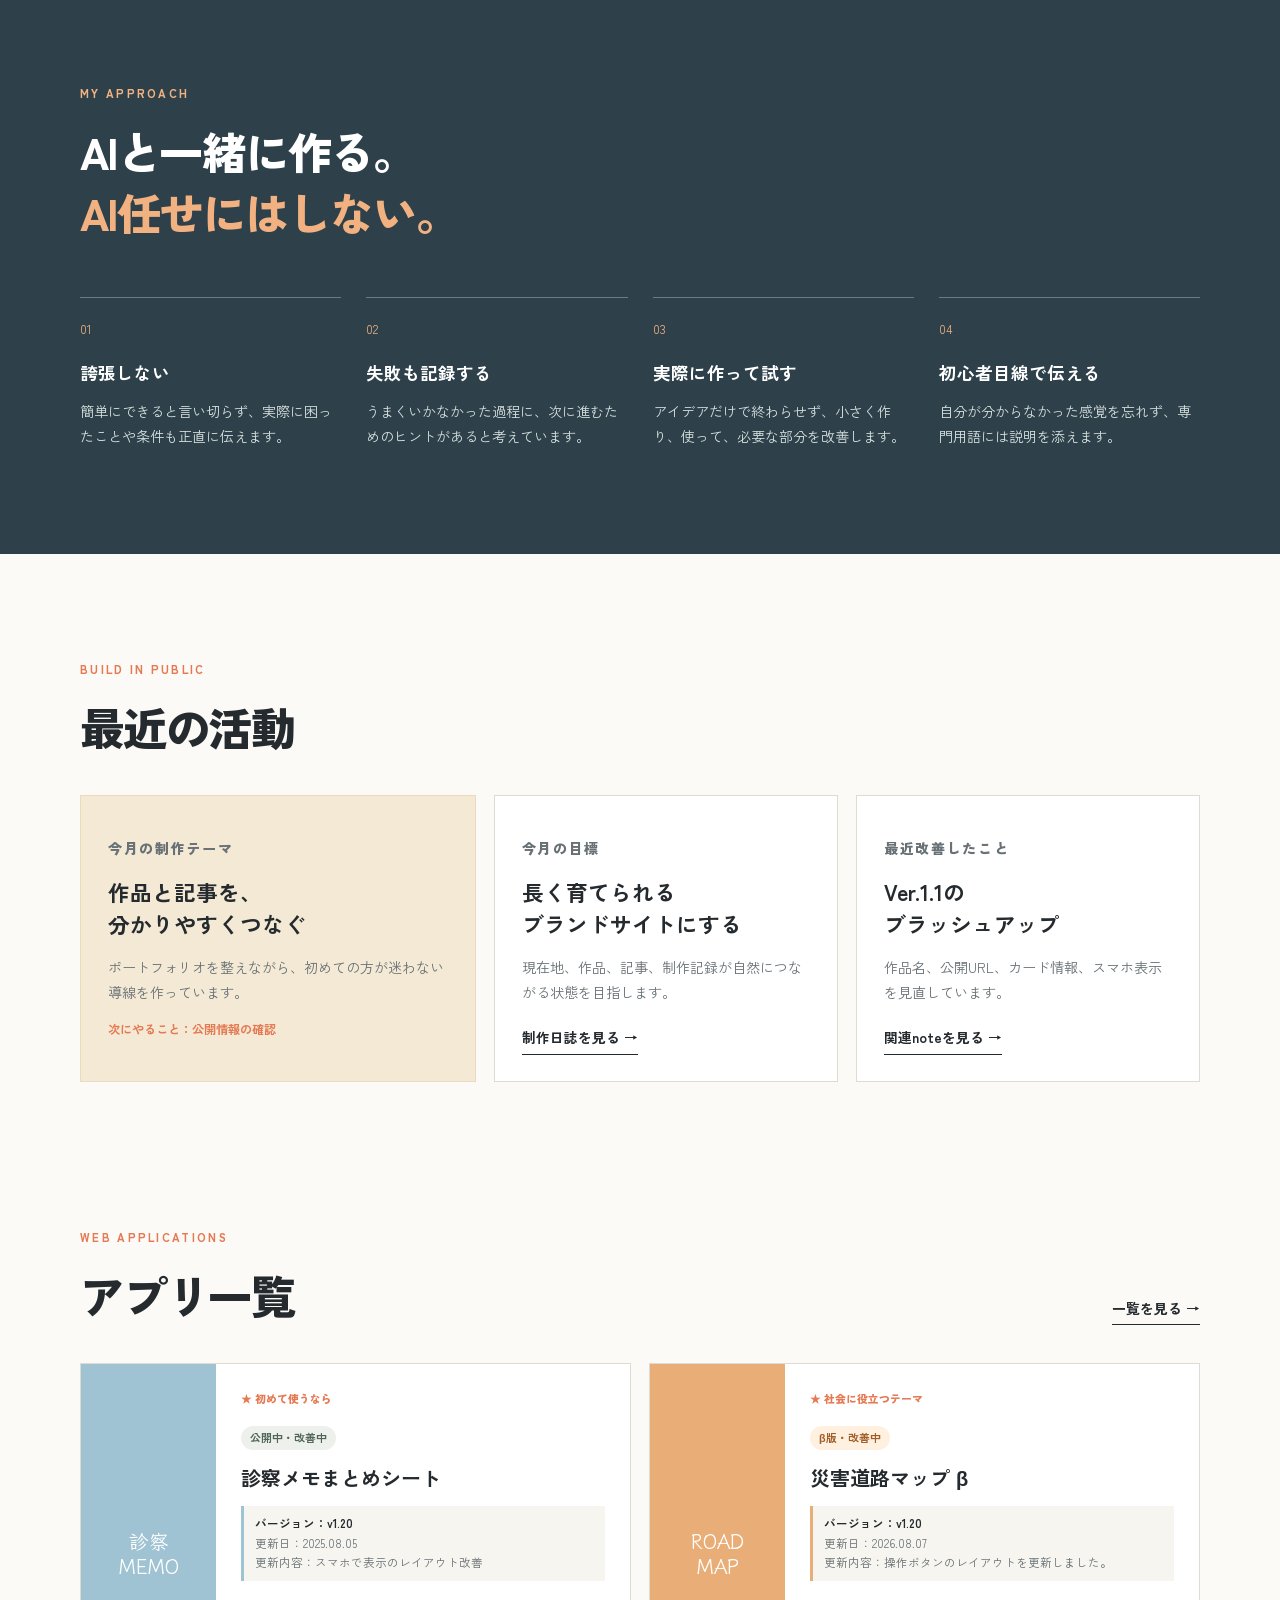
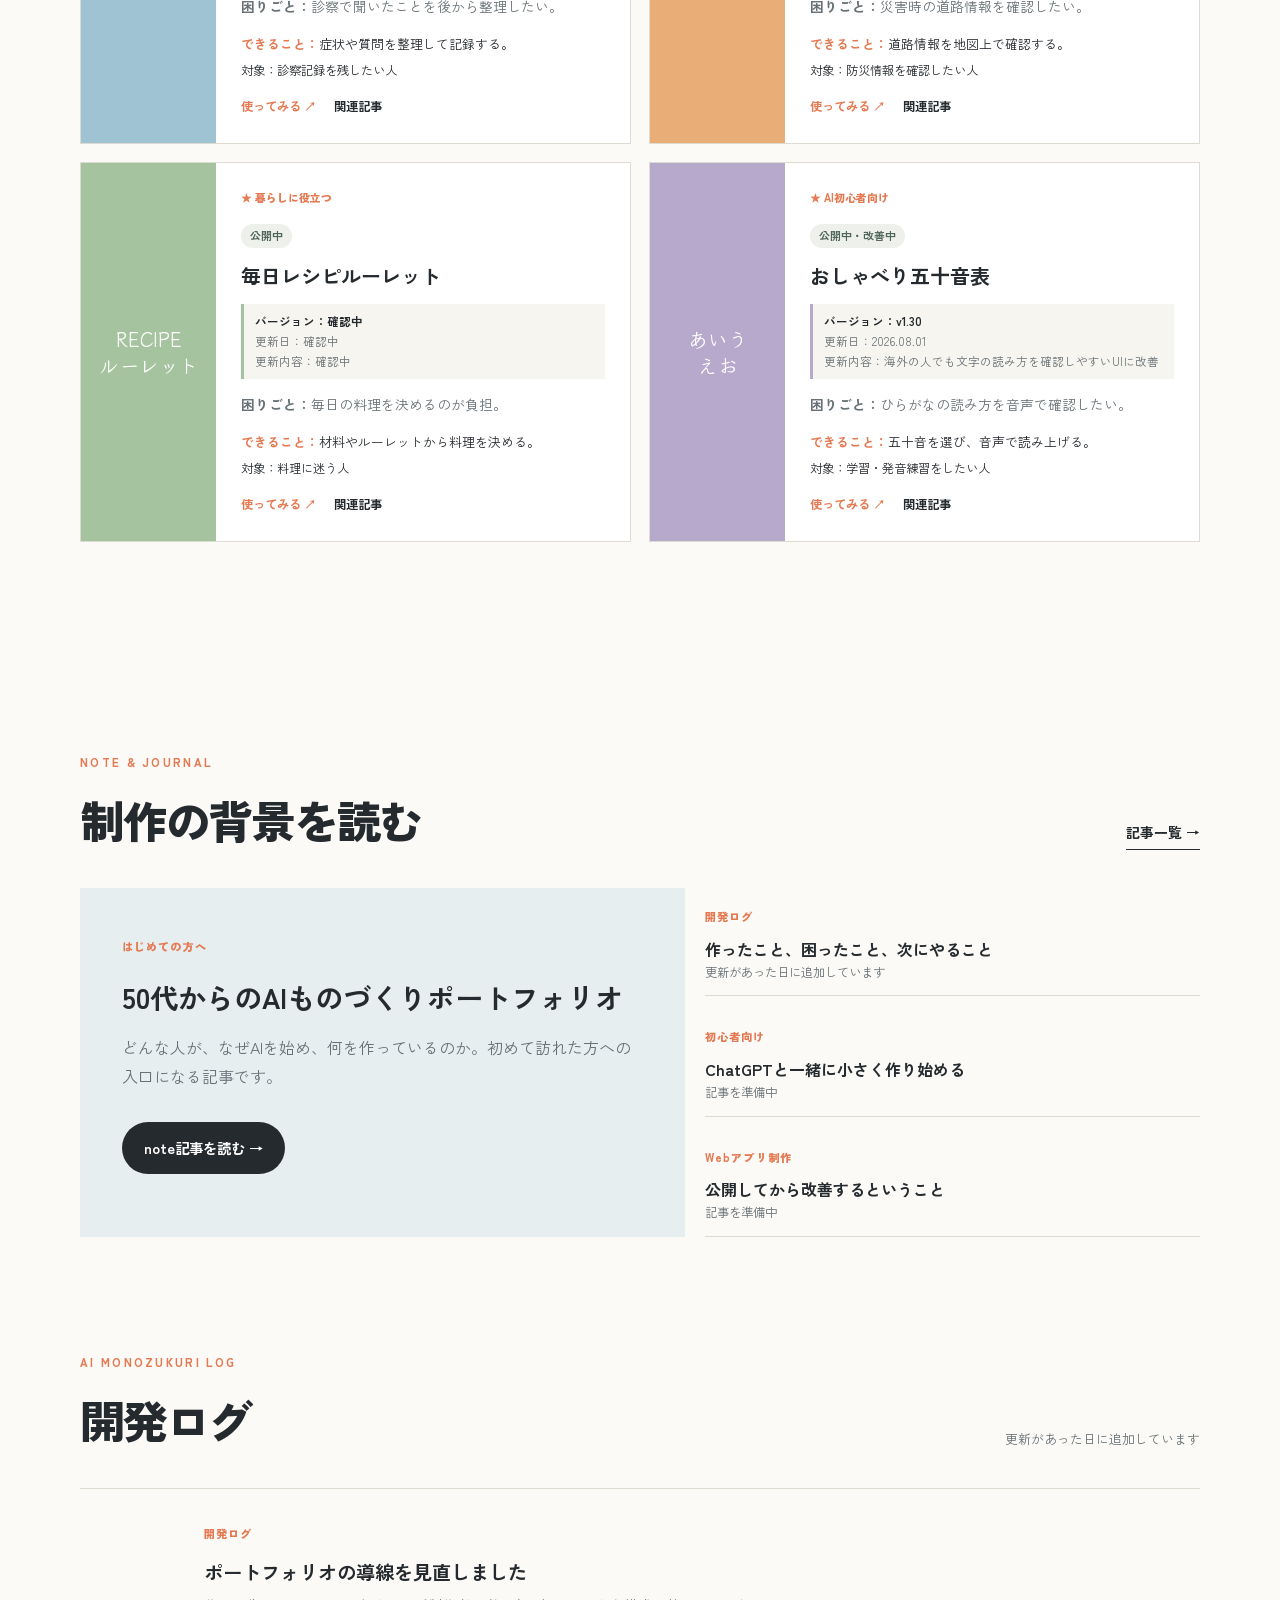
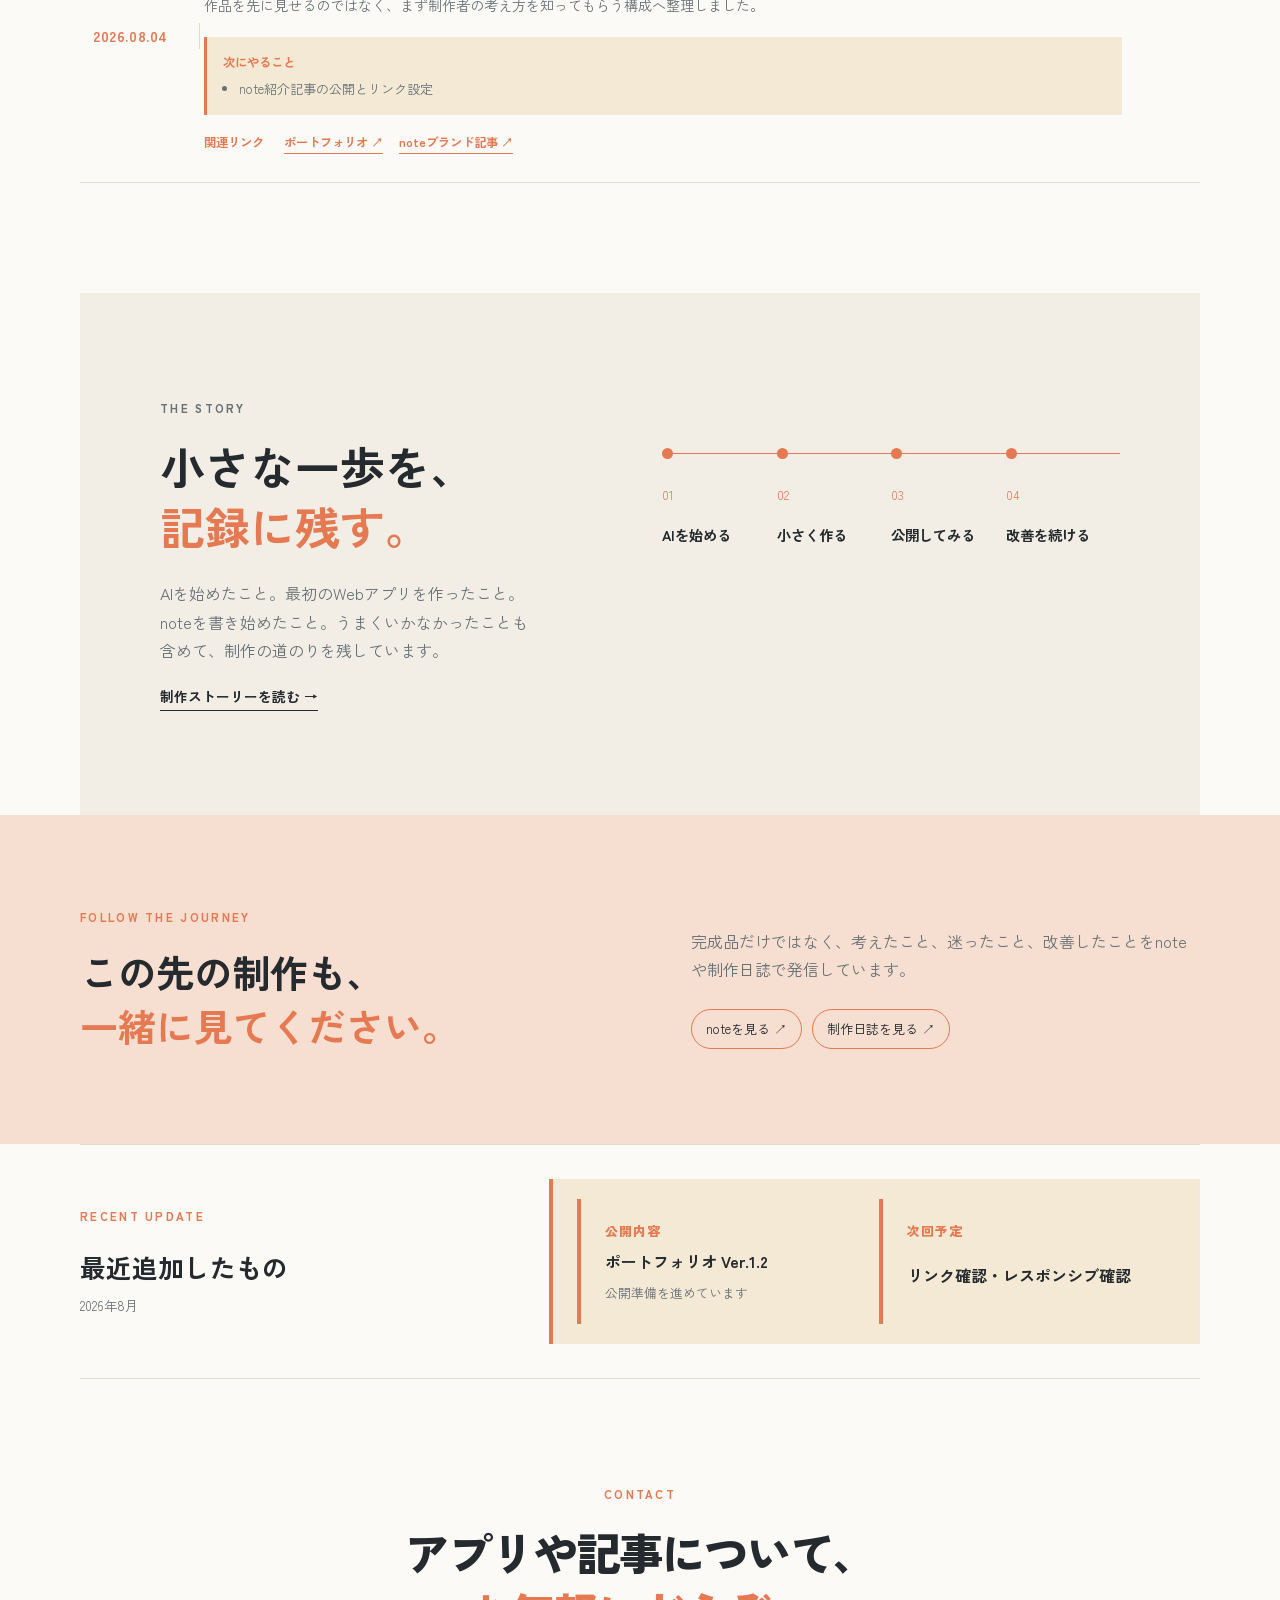
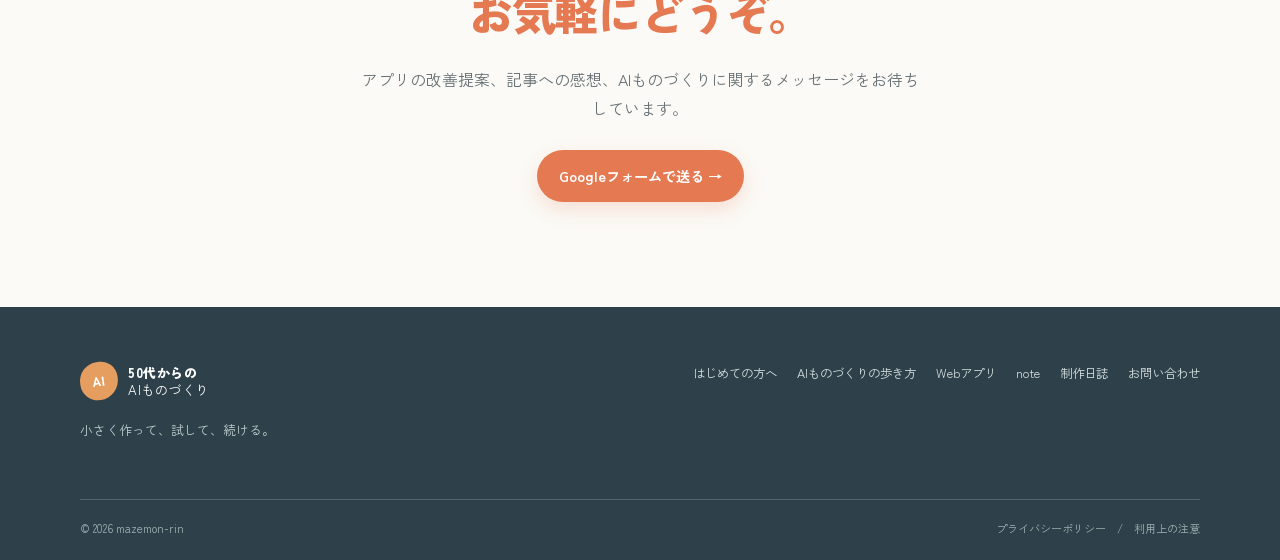
==== commit b1e61093: "アプリバージョン更新" ====
--- a/index.html
+++ b/index.html
@@ -99,12 +99,12 @@
     </section>
 
     <section id="works" class="works-section section-shell reveal-on-scroll">
-      <div class="section-heading row-heading"><div><p class="eyebrow">FEATURED WORKS</p><h2>代表作品</h2></div><a class="text-link" href="#works">Webアプリ一覧 →</a></div>
+      <div class="section-heading row-heading"><div><p class="eyebrow">WEB APPLICATIONS</p><h2>アプリ一覧</h2></div><a class="text-link" href="#works">一覧を見る →</a></div>
       <div class="work-grid">
-        <article class="work-card work-blue"><div class="work-icon">診察<br />MEMO</div><div class="work-body"><span class="work-label">★ 初めて使うなら</span><span class="status status-live">公開中・改善中</span><h3>診察メモまとめシート</h3><p><b>困りごと：</b>診察で聞いたことを後から整理したい。</p><p class="work-can"><b>できること：</b>症状や質問を整理して記録する。</p><p class="work-meta">対象：診察記録を残したい人</p><div class="work-links"><a href="https://mazemon-rin.github.io/shinsatsu-memosheet/" target="_blank" rel="noreferrer">使ってみる ↗</a><a href="#articles">関連記事</a></div></div></article>
-        <article class="work-card work-orange"><div class="work-icon">ROAD<br />MAP</div><div class="work-body"><span class="work-label">★ 社会に役立つテーマ</span><span class="status status-beta">β版・改善中</span><h3>災害道路マップ β</h3><p><b>困りごと：</b>災害時の道路情報を確認したい。</p><p class="work-can"><b>できること：</b>道路情報を地図上で確認する。</p><p class="work-meta">対象：防災情報を確認したい人</p><div class="work-links"><a href="https://mazemon-rin.github.io/disaster-road-map/" target="_blank" rel="noreferrer">使ってみる ↗</a><a href="#articles">関連記事</a></div></div></article>
-        <article class="work-card work-green"><div class="work-icon">RECIPE<br />ルーレット</div><div class="work-body"><span class="work-label">★ 暮らしに役立つ</span><span class="status status-live">公開中</span><h3>毎日レシピルーレット</h3><p><b>困りごと：</b>毎日の料理を決めるのが負担。</p><p class="work-can"><b>できること：</b>材料やルーレットから料理を決める。</p><p class="work-meta">対象：料理に迷う人</p><div class="work-links"><a href="https://mainichi-recipe-roulette.netlify.app" target="_blank" rel="noreferrer">使ってみる ↗</a><a href="#articles">関連記事</a></div></div></article>
-        <article class="work-card work-purple"><div class="work-icon">あいう<br />えお</div><div class="work-body"><span class="work-label">★ AI初心者向け</span><span class="status status-live">公開中・改善中</span><h3>おしゃべり五十音表</h3><p><b>困りごと：</b>ひらがなの読み方を音声で確認したい。</p><p class="work-can"><b>できること：</b>五十音を選び、音声で読み上げる。</p><p class="work-meta">対象：学習・発音練習をしたい人</p><div class="work-links"><a href="https://mazemon-rin.github.io/hiragana-speech-app/" target="_blank" rel="noreferrer">使ってみる ↗</a><a href="#articles">関連記事</a></div></div></article>
+        <article class="work-card work-blue"><div class="work-icon">診察<br />MEMO</div><div class="work-body"><span class="work-label">★ 初めて使うなら</span><span class="status status-live">公開中・改善中</span><h3>診察メモまとめシート</h3><div class="app-update"><span>バージョン：v1.20</span><span>更新日：2025.08.05</span><span>更新内容：スマホで表示のレイアウト改善</span></div><p><b>困りごと：</b>診察で聞いたことを後から整理したい。</p><p class="work-can"><b>できること：</b>症状や質問を整理して記録する。</p><p class="work-meta">対象：診察記録を残したい人</p><div class="work-links"><a href="https://mazemon-rin.github.io/shinsatsu-memosheet/" target="_blank" rel="noreferrer">使ってみる ↗</a><a href="#articles">関連記事</a></div></div></article>
+        <article class="work-card work-orange"><div class="work-icon">ROAD<br />MAP</div><div class="work-body"><span class="work-label">★ 社会に役立つテーマ</span><span class="status status-beta">β版・改善中</span><h3>災害道路マップ β</h3><div class="app-update"><span>バージョン：v1.20</span><span>更新日：2026.08.07</span><span>更新内容：操作ボタンのレイアウトを更新しました。</span></div><p><b>困りごと：</b>災害時の道路情報を確認したい。</p><p class="work-can"><b>できること：</b>道路情報を地図上で確認する。</p><p class="work-meta">対象：防災情報を確認したい人</p><div class="work-links"><a href="https://mazemon-rin.github.io/disaster-road-map/" target="_blank" rel="noreferrer">使ってみる ↗</a><a href="#articles">関連記事</a></div></div></article>
+        <article class="work-card work-green"><div class="work-icon">RECIPE<br />ルーレット</div><div class="work-body"><span class="work-label">★ 暮らしに役立つ</span><span class="status status-live">公開中</span><h3>毎日レシピルーレット</h3><div class="app-update"><span>バージョン：確認中</span><span>更新日：確認中</span><span>更新内容：確認中</span></div><p><b>困りごと：</b>毎日の料理を決めるのが負担。</p><p class="work-can"><b>できること：</b>材料やルーレットから料理を決める。</p><p class="work-meta">対象：料理に迷う人</p><div class="work-links"><a href="https://mainichi-recipe-roulette.netlify.app" target="_blank" rel="noreferrer">使ってみる ↗</a><a href="#articles">関連記事</a></div></div></article>
+        <article class="work-card work-purple"><div class="work-icon">あいう<br />えお</div><div class="work-body"><span class="work-label">★ AI初心者向け</span><span class="status status-live">公開中・改善中</span><h3>おしゃべり五十音表</h3><div class="app-update"><span>バージョン：v1.30</span><span>更新日：2026.08.01</span><span>更新内容：海外の人でも文字の読み方を確認しやすいUIに改善</span></div><p><b>困りごと：</b>ひらがなの読み方を音声で確認したい。</p><p class="work-can"><b>できること：</b>五十音を選び、音声で読み上げる。</p><p class="work-meta">対象：学習・発音練習をしたい人</p><div class="work-links"><a href="https://mazemon-rin.github.io/hiragana-speech-app/" target="_blank" rel="noreferrer">使ってみる ↗</a><a href="#articles">関連記事</a></div></div></article>
       </div>
     </section>
 
--- a/style.css
+++ b/style.css
@@ -51,3 +51,26 @@
 .journal-date{display:block;min-width:120px;white-space:nowrap;color:var(--accent);font-size:.9rem;font-weight:700;letter-spacing:.04em;text-align:center;border-right:1px solid var(--line);padding-right:18px}
 .journal-date strong,.journal-date span{display:none}
 @media(max-width:600px){.journal-entry{display:block}.journal-date{min-width:0;border-right:0;border-bottom:1px solid var(--line);padding:0 0 12px;margin-bottom:18px;text-align:left}.journal-content{min-width:0}.journal-content h3{overflow-wrap:anywhere}.journal-related{display:grid;gap:7px}.circle-arrow{margin:18px 0 0 auto}}
+
+/* ホバー時に選択中のカードが分かる、やさしい色変化 */
+.current-stats div,.work-card,.now-card,.journal-entry,.article-list article{transition:background-color .2s ease,border-color .2s ease,box-shadow .2s ease,transform .2s ease}
+.current-stats div:nth-child(1):hover,.current-stats div:nth-child(1):focus-within{background:#eef7fa}
+.current-stats div:nth-child(2):hover,.current-stats div:nth-child(2):focus-within{background:#fff4e8}
+.current-stats div:nth-child(3):hover,.current-stats div:nth-child(3):focus-within{background:#eef6ed}
+.current-stats div:nth-child(4):hover,.current-stats div:nth-child(4):focus-within{background:#f2edf8}
+.work-card:hover,.work-card:focus-within{border-color:var(--card);box-shadow:0 8px 22px rgba(39,50,48,.1);transform:translateY(-2px)}
+.work-blue:hover .work-body,.work-blue:focus-within .work-body{background:#eef7fa}
+.work-orange:hover .work-body,.work-orange:focus-within .work-body{background:#fff4e8}
+.work-green:hover .work-body,.work-green:focus-within .work-body{background:#eef6ed}
+.work-purple:hover .work-body,.work-purple:focus-within .work-body{background:#f2edf8}
+.now-card:hover,.now-card:focus-within{border-color:var(--accent);box-shadow:0 6px 18px rgba(39,50,48,.08);transform:translateY(-2px)}
+.now-theme:hover,.now-theme:focus-within{background:#f8e8cf}
+.journal-entry:hover,.journal-entry:focus-within{background:#fffdf8;border-color:var(--accent)}
+.article-list article:hover,.article-list article:focus-within{background:#f3f7f7;padding-left:10px;padding-right:10px}
+.button,.text-link,.social-links a,.circle-arrow{transition:background-color .2s ease,color .2s ease,border-color .2s ease,transform .2s ease}
+.button:hover,.button:focus-visible{transform:translateY(-2px)}
+.text-link:hover,.text-link:focus-visible{color:var(--accent)}
+ :focus-visible{outline:3px solid rgba(229,121,82,.45);outline-offset:4px}
+.app-update{display:grid;gap:2px;margin:10px 0 14px;padding:9px 11px;background:#f7f5ef;border-left:3px solid var(--card);color:var(--muted);font-size:.72rem;line-height:1.55}
+.app-update span:first-child{font-weight:700;color:var(--ink)}
+@media(max-width:460px){.app-update{font-size:.68rem;margin:9px 0 12px;padding:8px 10px}}
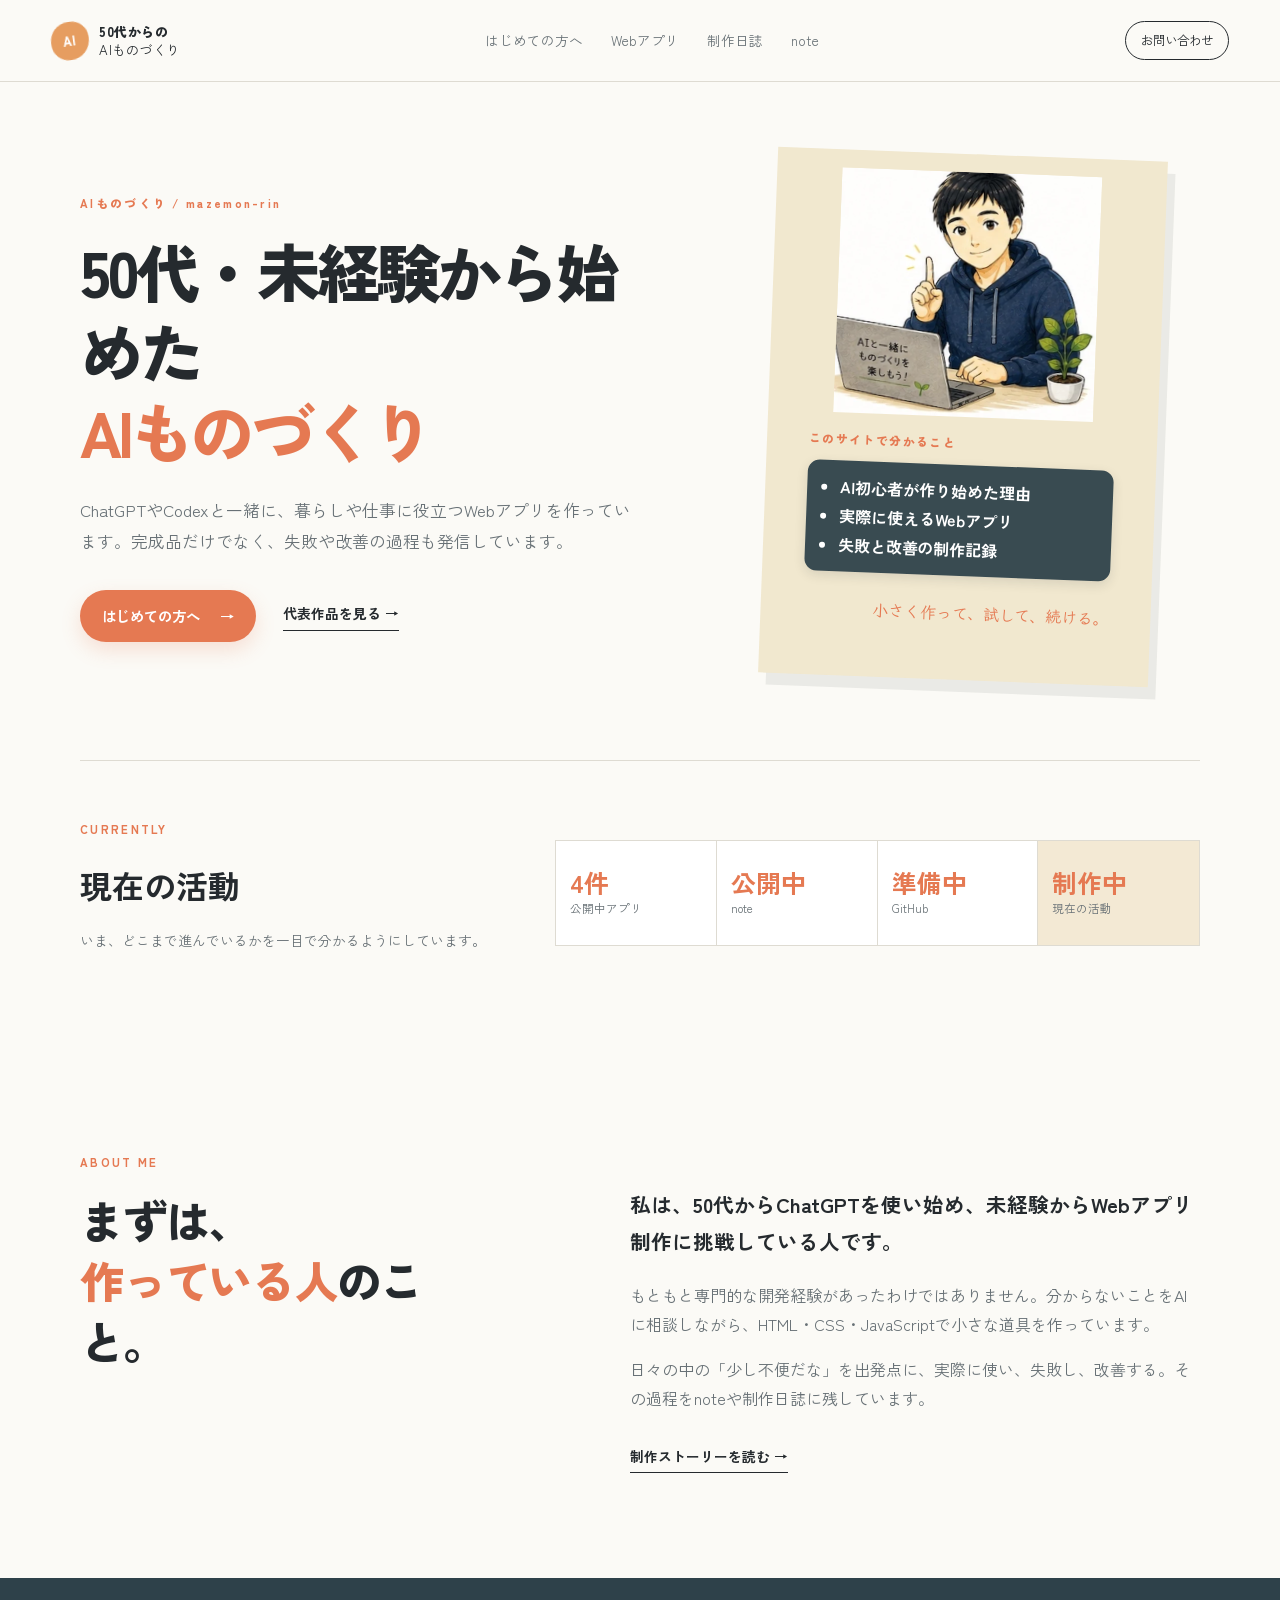
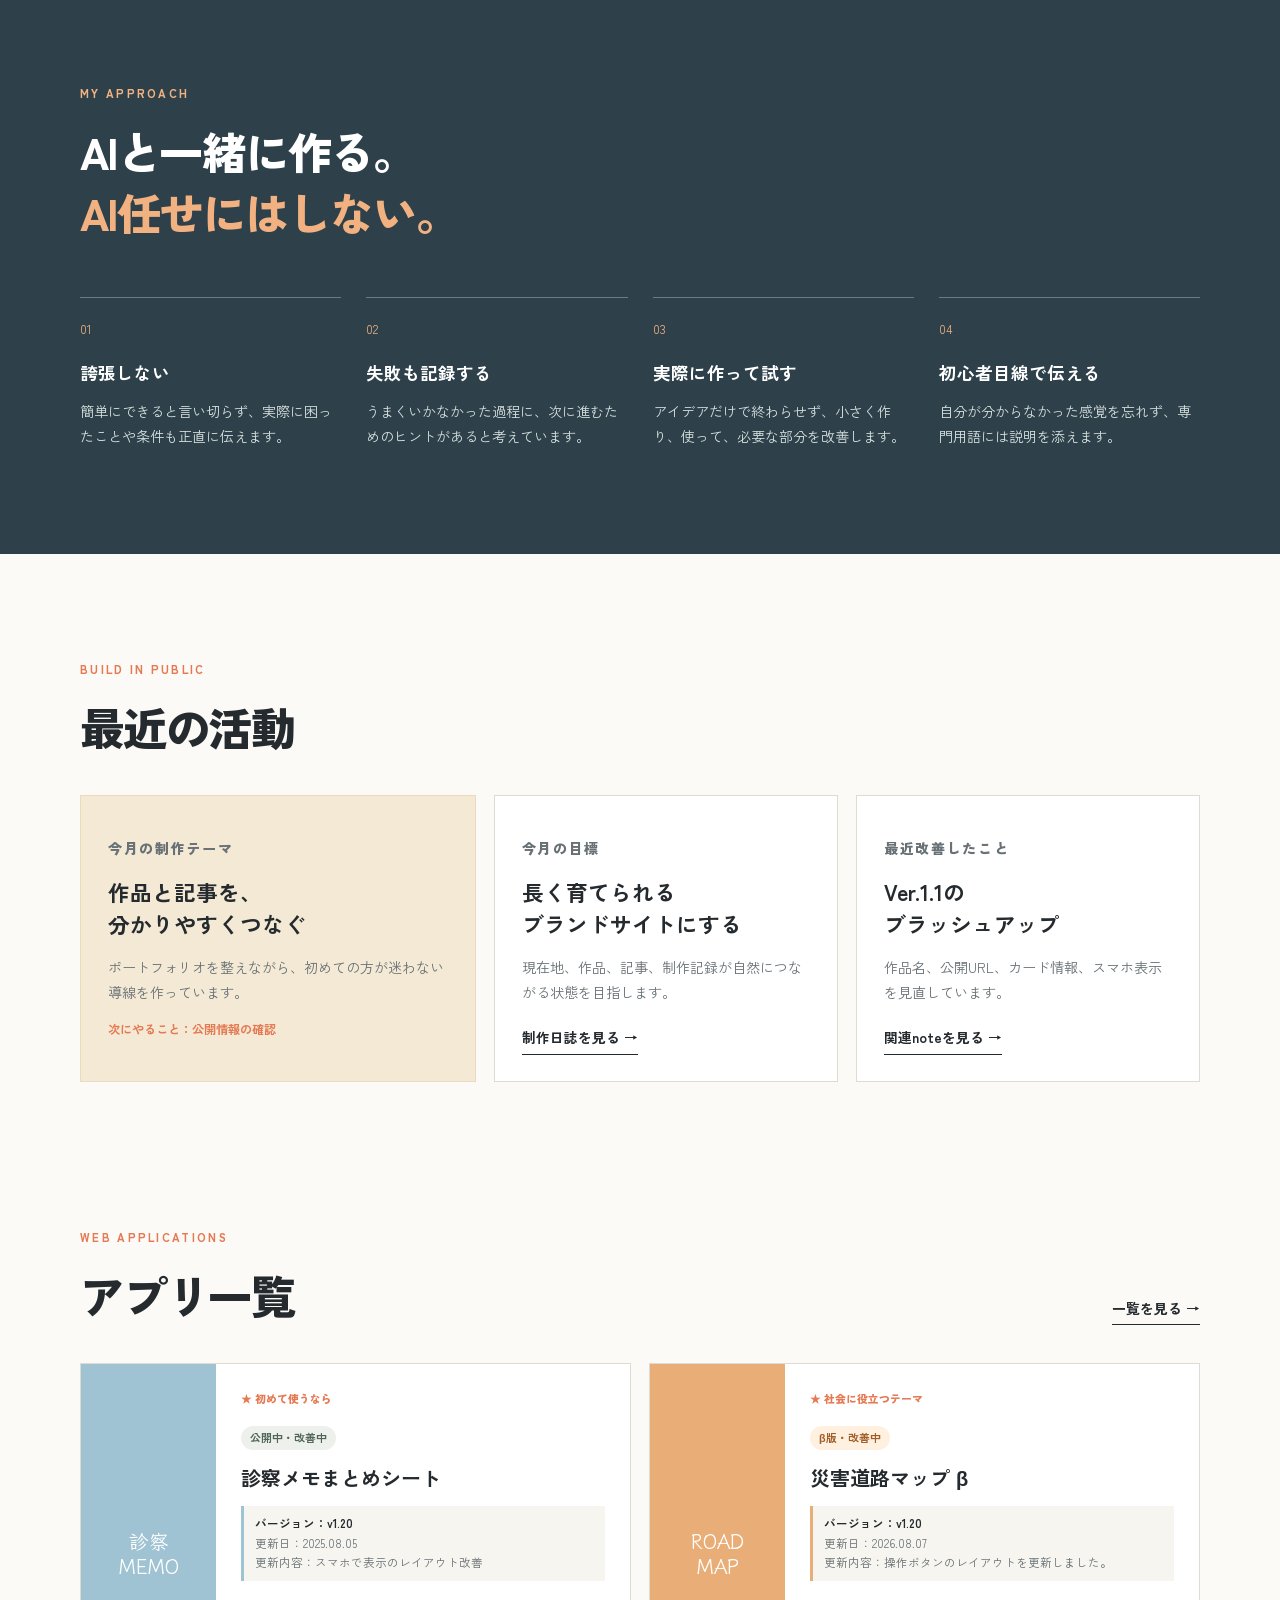
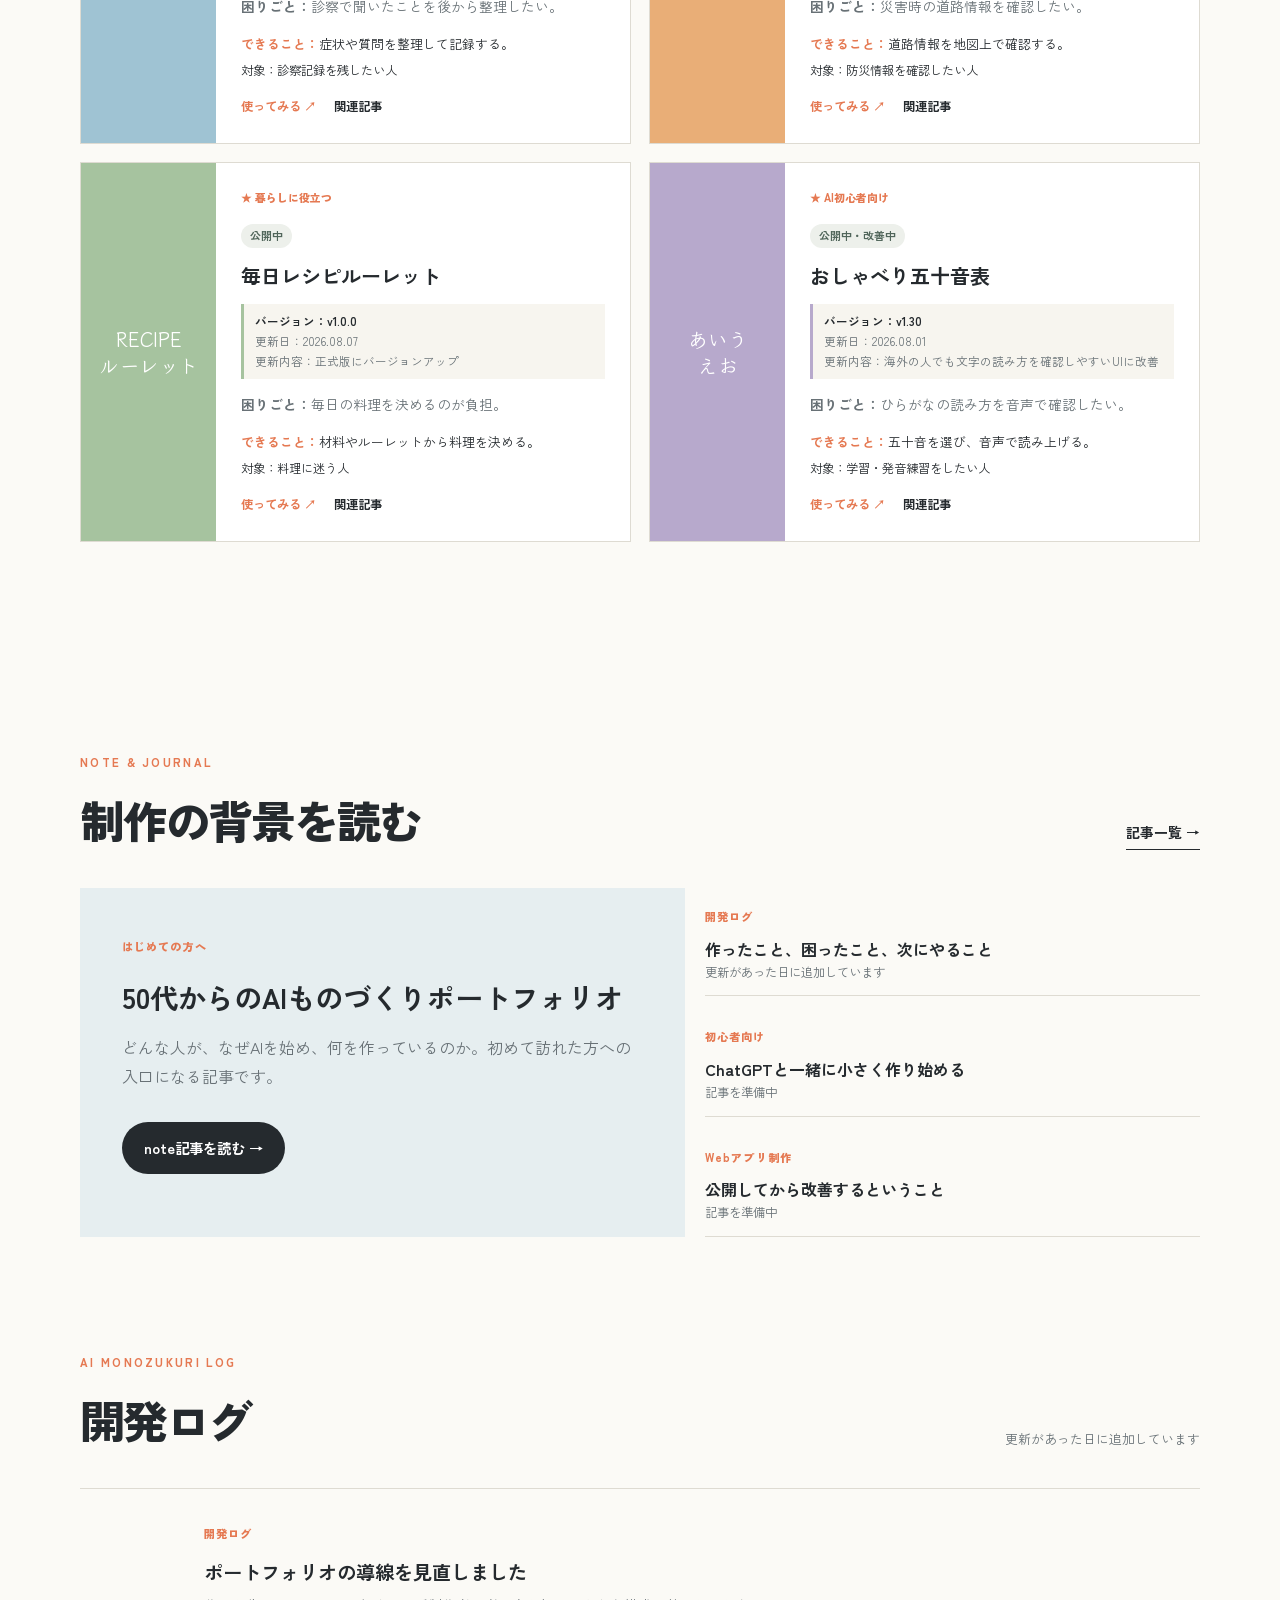
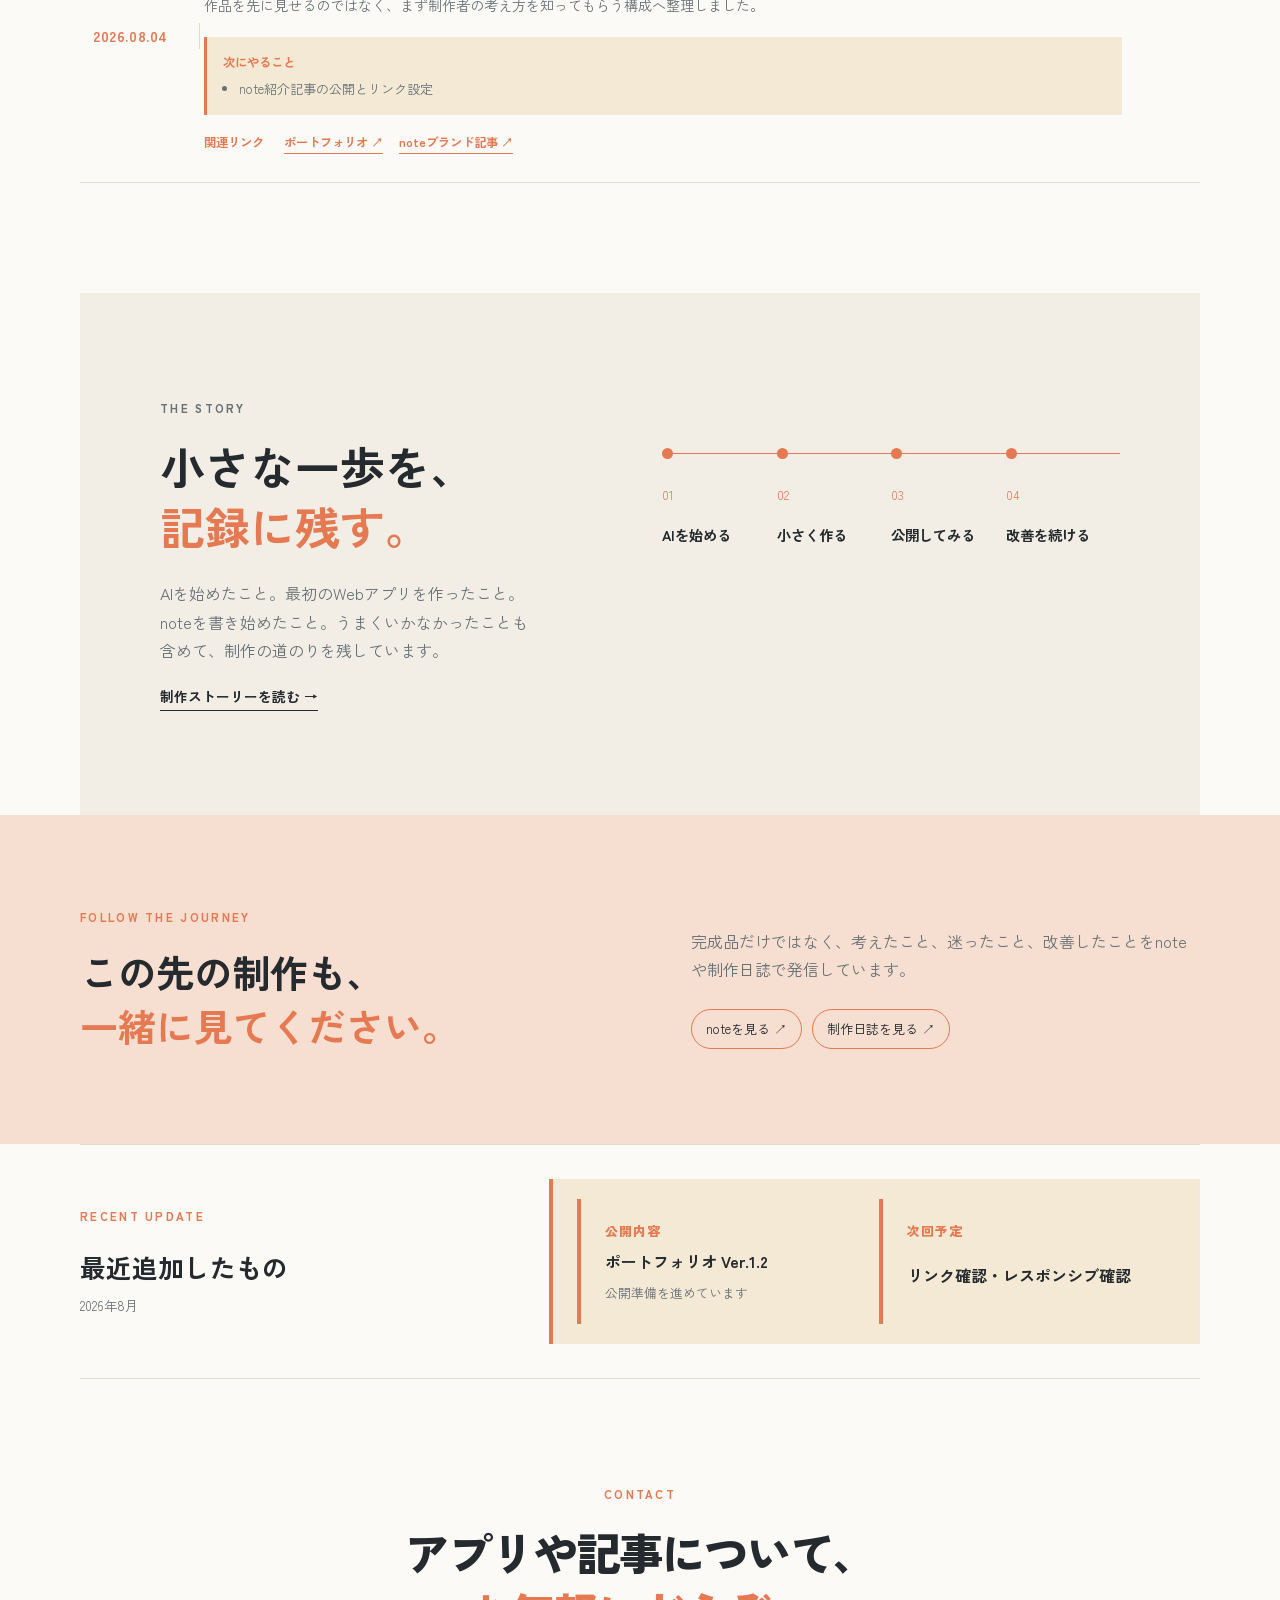
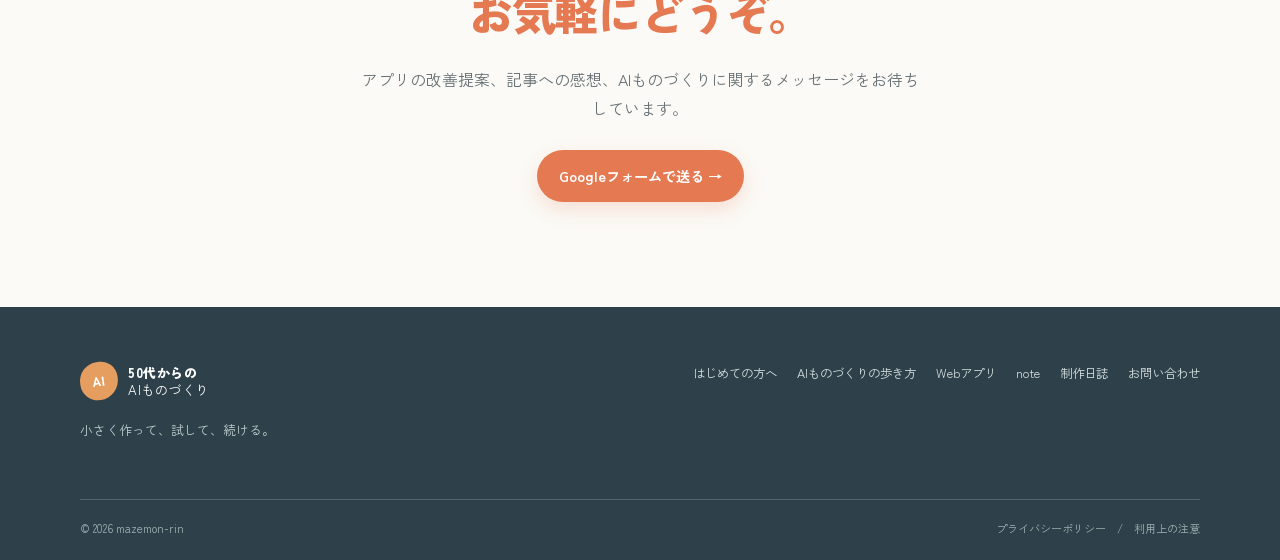
==== commit eed133a2: "Update index.html" ====
--- a/index.html
+++ b/index.html
@@ -103,7 +103,7 @@
       <div class="work-grid">
         <article class="work-card work-blue"><div class="work-icon">診察<br />MEMO</div><div class="work-body"><span class="work-label">★ 初めて使うなら</span><span class="status status-live">公開中・改善中</span><h3>診察メモまとめシート</h3><div class="app-update"><span>バージョン：v1.20</span><span>更新日：2025.08.05</span><span>更新内容：スマホで表示のレイアウト改善</span></div><p><b>困りごと：</b>診察で聞いたことを後から整理したい。</p><p class="work-can"><b>できること：</b>症状や質問を整理して記録する。</p><p class="work-meta">対象：診察記録を残したい人</p><div class="work-links"><a href="https://mazemon-rin.github.io/shinsatsu-memosheet/" target="_blank" rel="noreferrer">使ってみる ↗</a><a href="#articles">関連記事</a></div></div></article>
         <article class="work-card work-orange"><div class="work-icon">ROAD<br />MAP</div><div class="work-body"><span class="work-label">★ 社会に役立つテーマ</span><span class="status status-beta">β版・改善中</span><h3>災害道路マップ β</h3><div class="app-update"><span>バージョン：v1.20</span><span>更新日：2026.08.07</span><span>更新内容：操作ボタンのレイアウトを更新しました。</span></div><p><b>困りごと：</b>災害時の道路情報を確認したい。</p><p class="work-can"><b>できること：</b>道路情報を地図上で確認する。</p><p class="work-meta">対象：防災情報を確認したい人</p><div class="work-links"><a href="https://mazemon-rin.github.io/disaster-road-map/" target="_blank" rel="noreferrer">使ってみる ↗</a><a href="#articles">関連記事</a></div></div></article>
-        <article class="work-card work-green"><div class="work-icon">RECIPE<br />ルーレット</div><div class="work-body"><span class="work-label">★ 暮らしに役立つ</span><span class="status status-live">公開中</span><h3>毎日レシピルーレット</h3><div class="app-update"><span>バージョン：確認中</span><span>更新日：確認中</span><span>更新内容：確認中</span></div><p><b>困りごと：</b>毎日の料理を決めるのが負担。</p><p class="work-can"><b>できること：</b>材料やルーレットから料理を決める。</p><p class="work-meta">対象：料理に迷う人</p><div class="work-links"><a href="https://mainichi-recipe-roulette.netlify.app" target="_blank" rel="noreferrer">使ってみる ↗</a><a href="#articles">関連記事</a></div></div></article>
+        <article class="work-card work-green"><div class="work-icon">RECIPE<br />ルーレット</div><div class="work-body"><span class="work-label">★ 暮らしに役立つ</span><span class="status status-live">公開中</span><h3>毎日レシピルーレット</h3><div class="app-update"><span>バージョン：v1.0.0</span><span>更新日：2026.08.07</span><span>更新内容：正式版にバージョンアップ</span></div><p><b>困りごと：</b>毎日の料理を決めるのが負担。</p><p class="work-can"><b>できること：</b>材料やルーレットから料理を決める。</p><p class="work-meta">対象：料理に迷う人</p><div class="work-links"><a href="https://mainichi-recipe-roulette.netlify.app" target="_blank" rel="noreferrer">使ってみる ↗</a><a href="#articles">関連記事</a></div></div></article>
         <article class="work-card work-purple"><div class="work-icon">あいう<br />えお</div><div class="work-body"><span class="work-label">★ AI初心者向け</span><span class="status status-live">公開中・改善中</span><h3>おしゃべり五十音表</h3><div class="app-update"><span>バージョン：v1.30</span><span>更新日：2026.08.01</span><span>更新内容：海外の人でも文字の読み方を確認しやすいUIに改善</span></div><p><b>困りごと：</b>ひらがなの読み方を音声で確認したい。</p><p class="work-can"><b>できること：</b>五十音を選び、音声で読み上げる。</p><p class="work-meta">対象：学習・発音練習をしたい人</p><div class="work-links"><a href="https://mazemon-rin.github.io/hiragana-speech-app/" target="_blank" rel="noreferrer">使ってみる ↗</a><a href="#articles">関連記事</a></div></div></article>
       </div>
     </section>
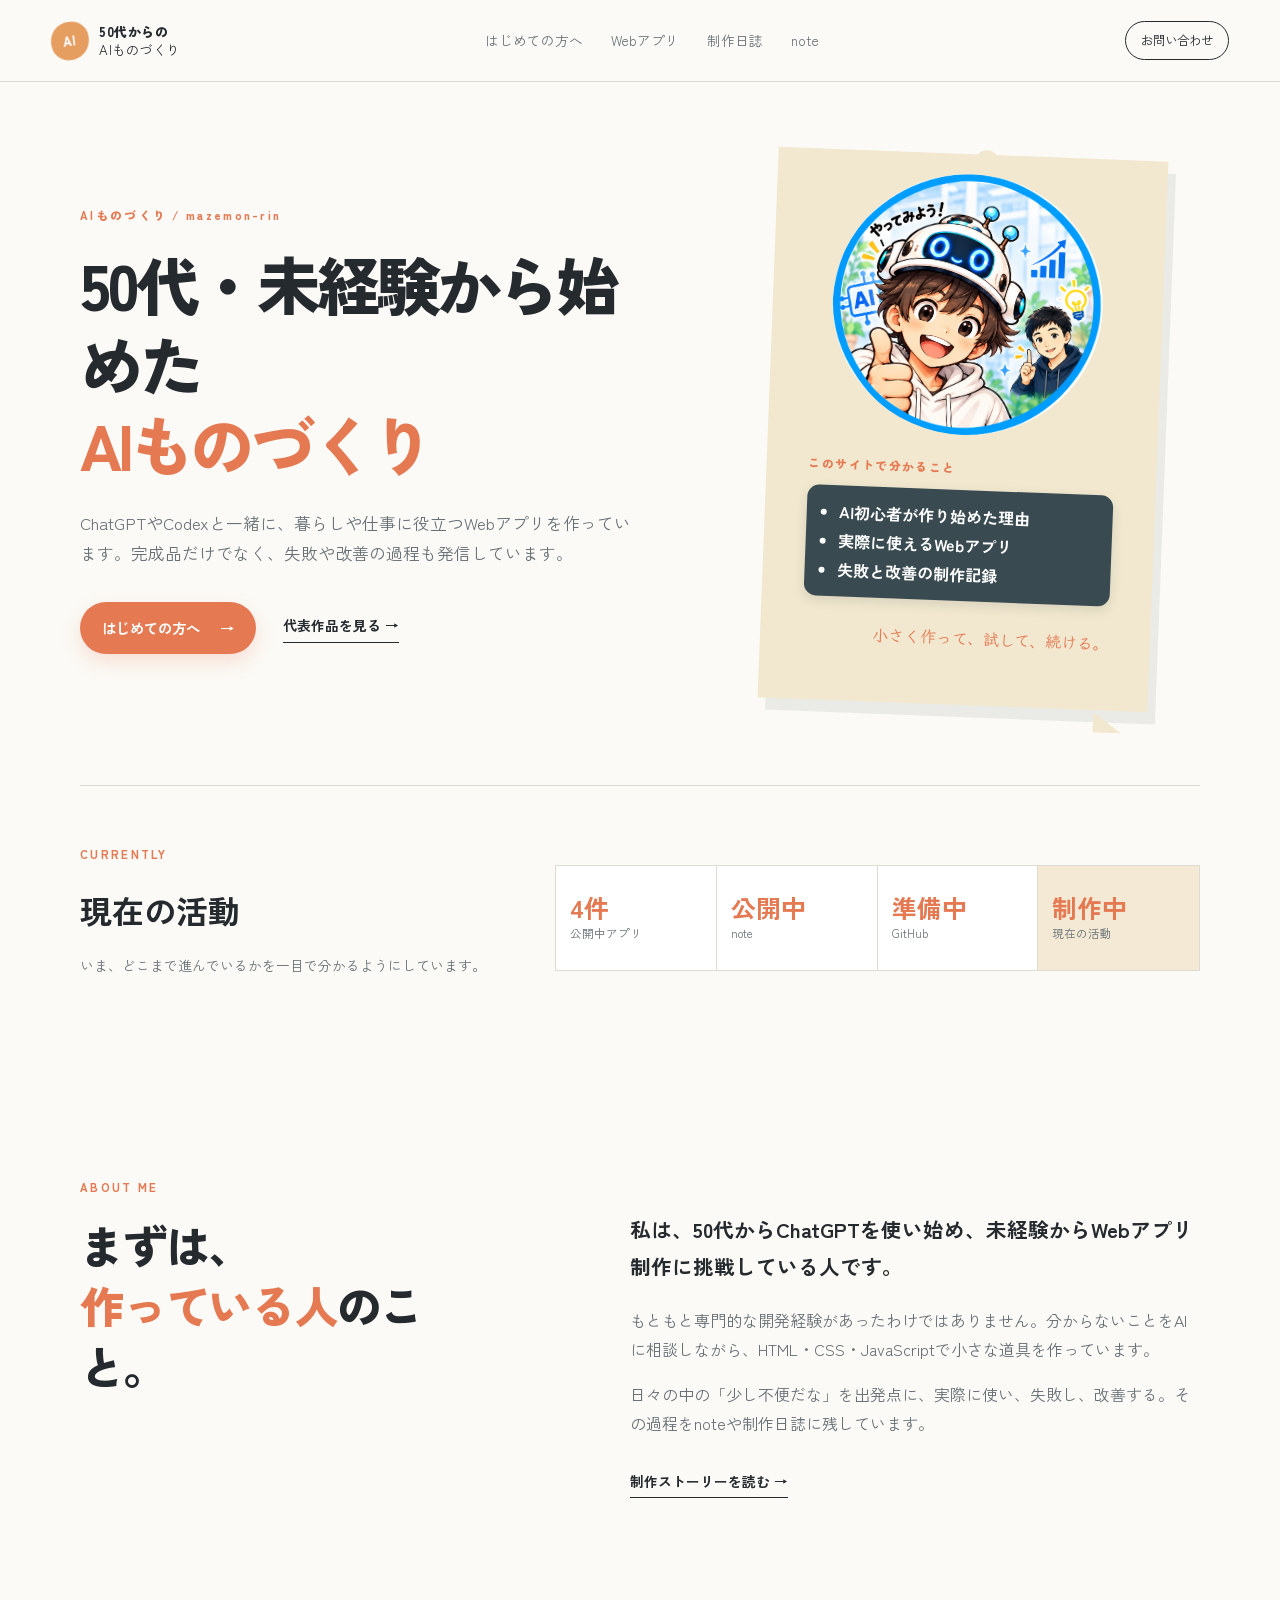
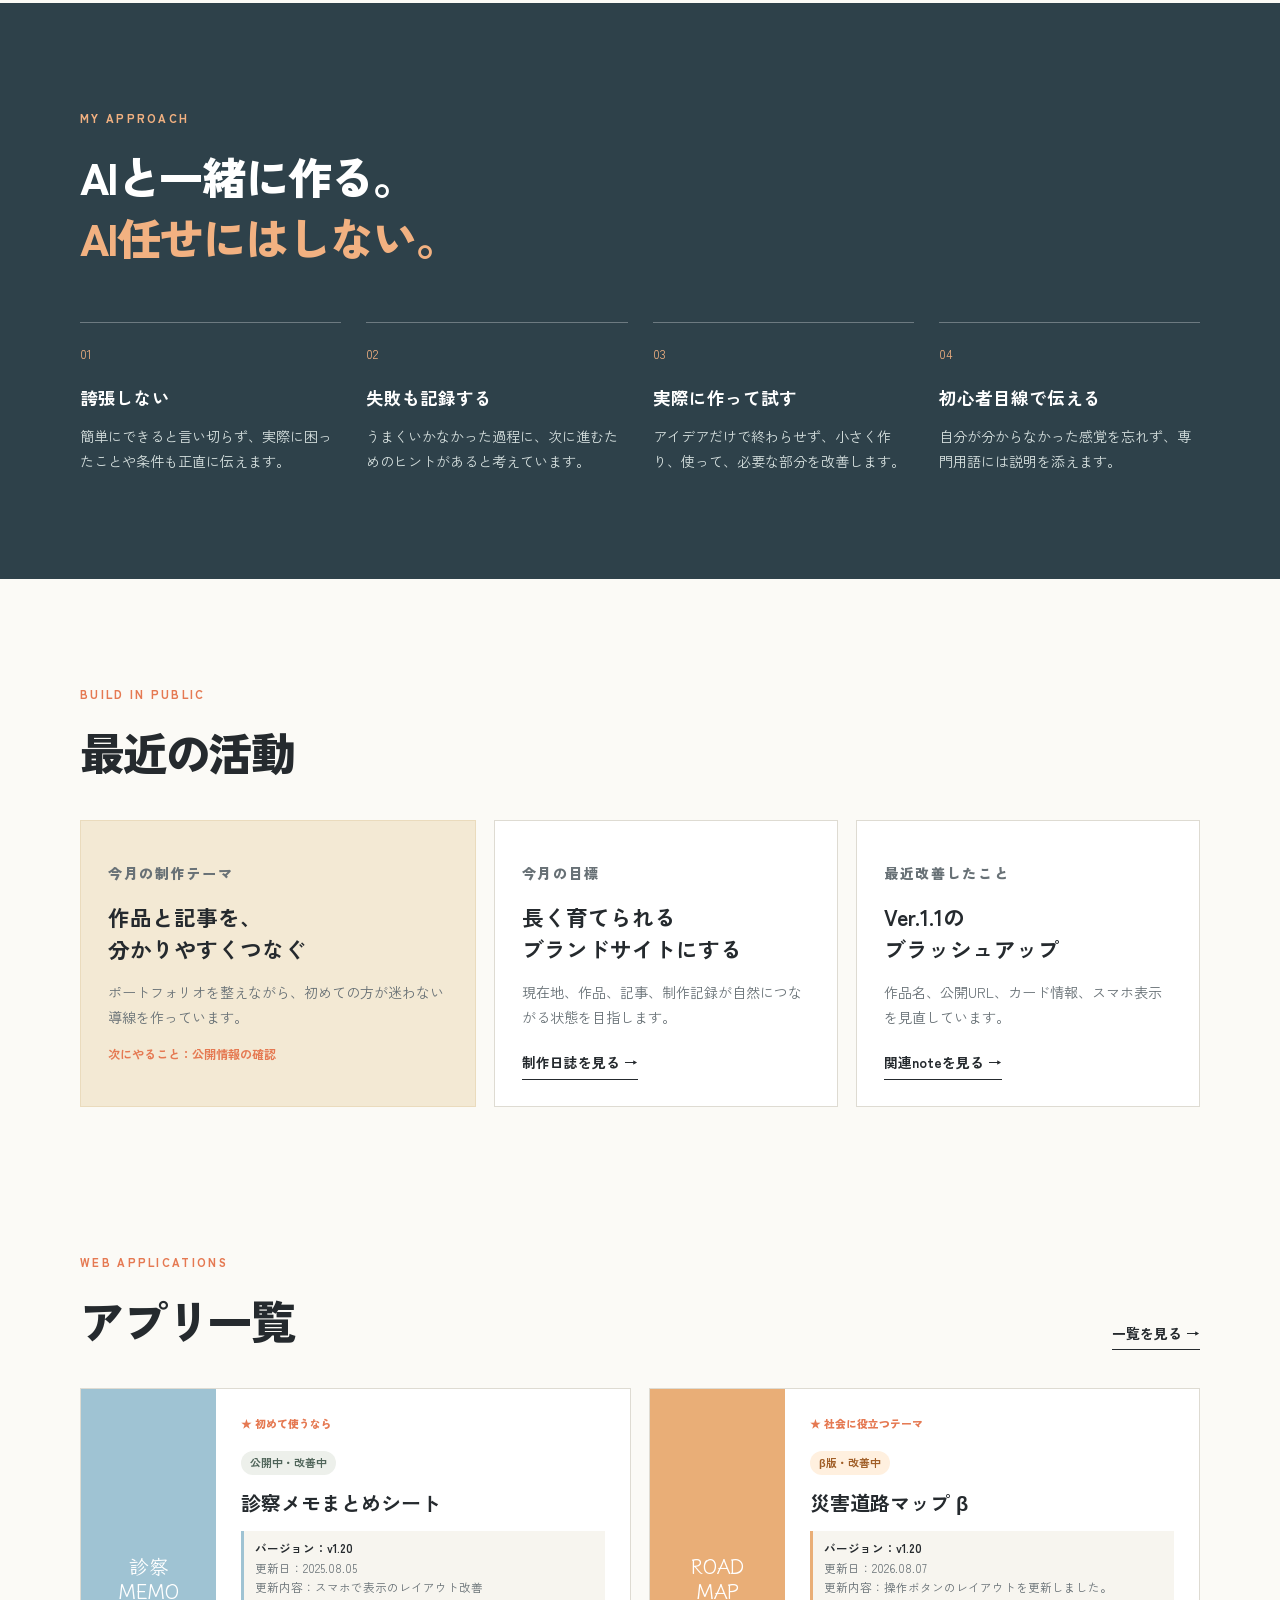
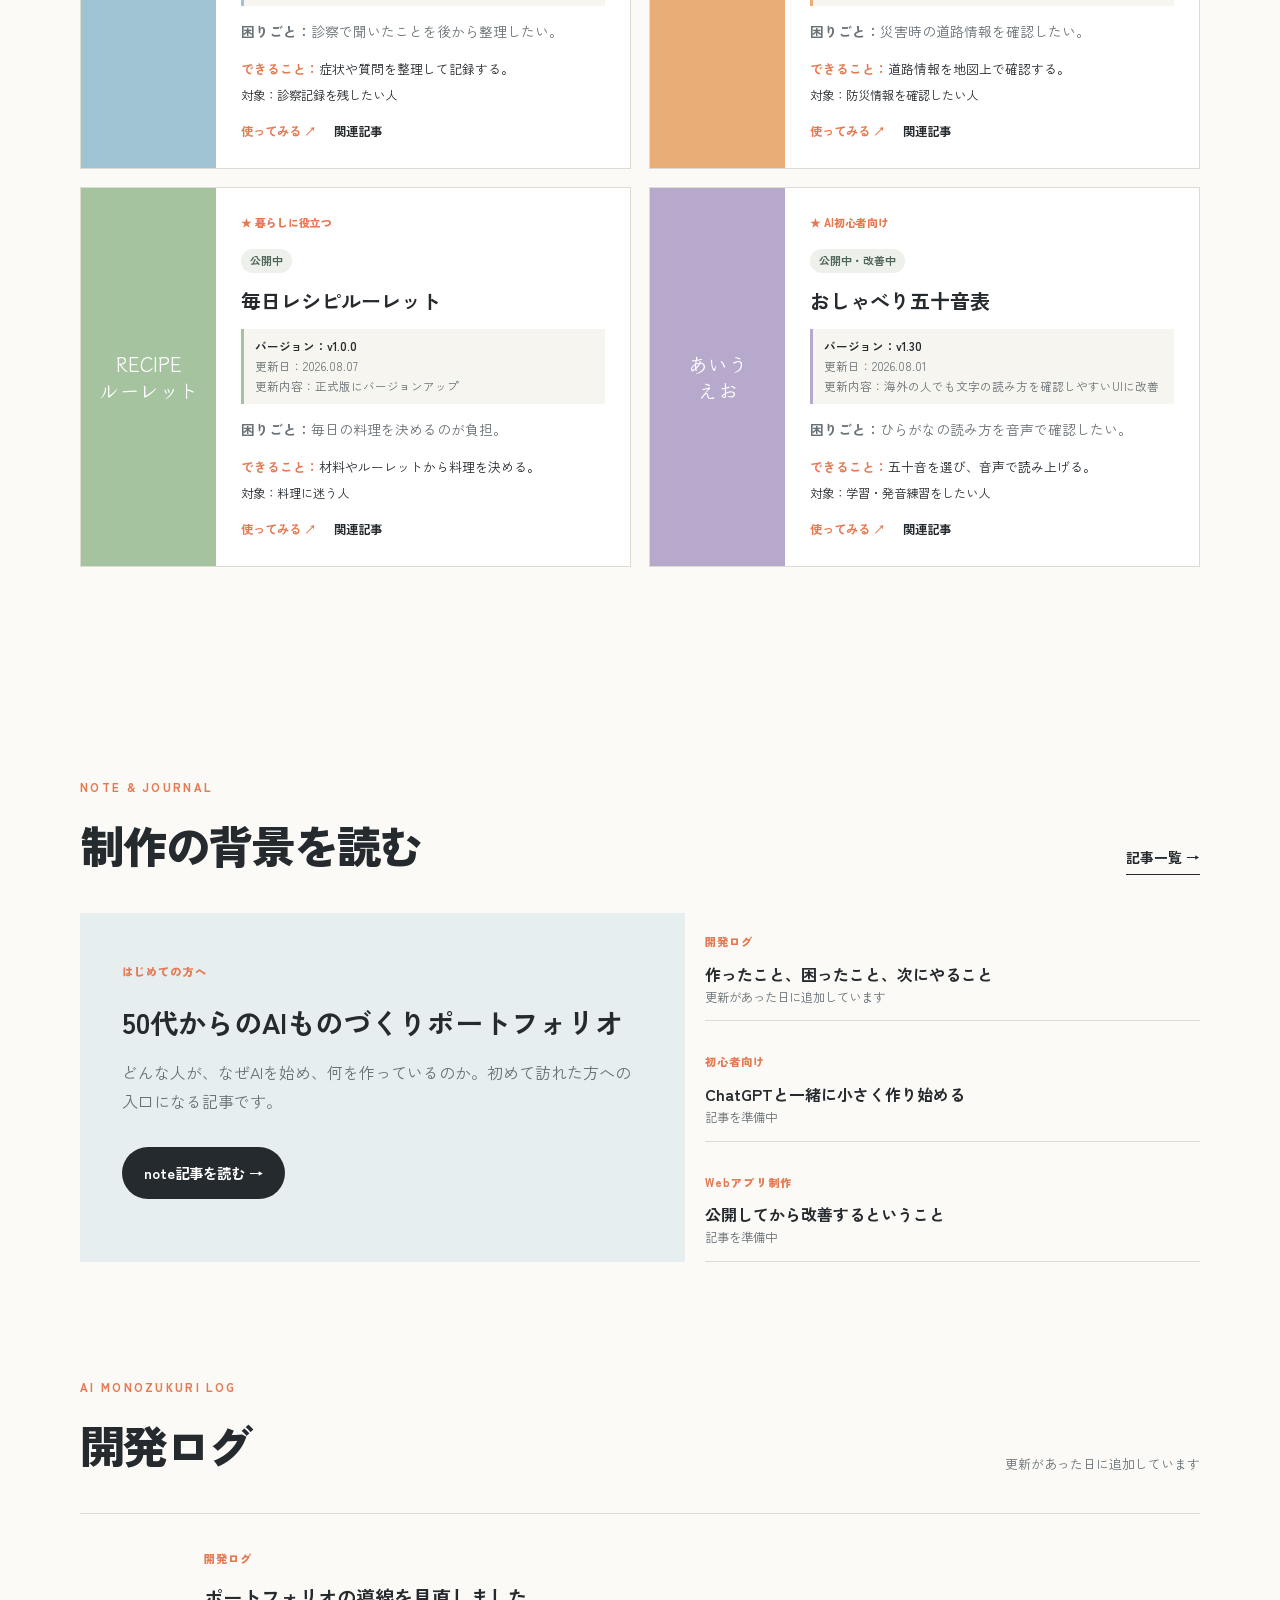
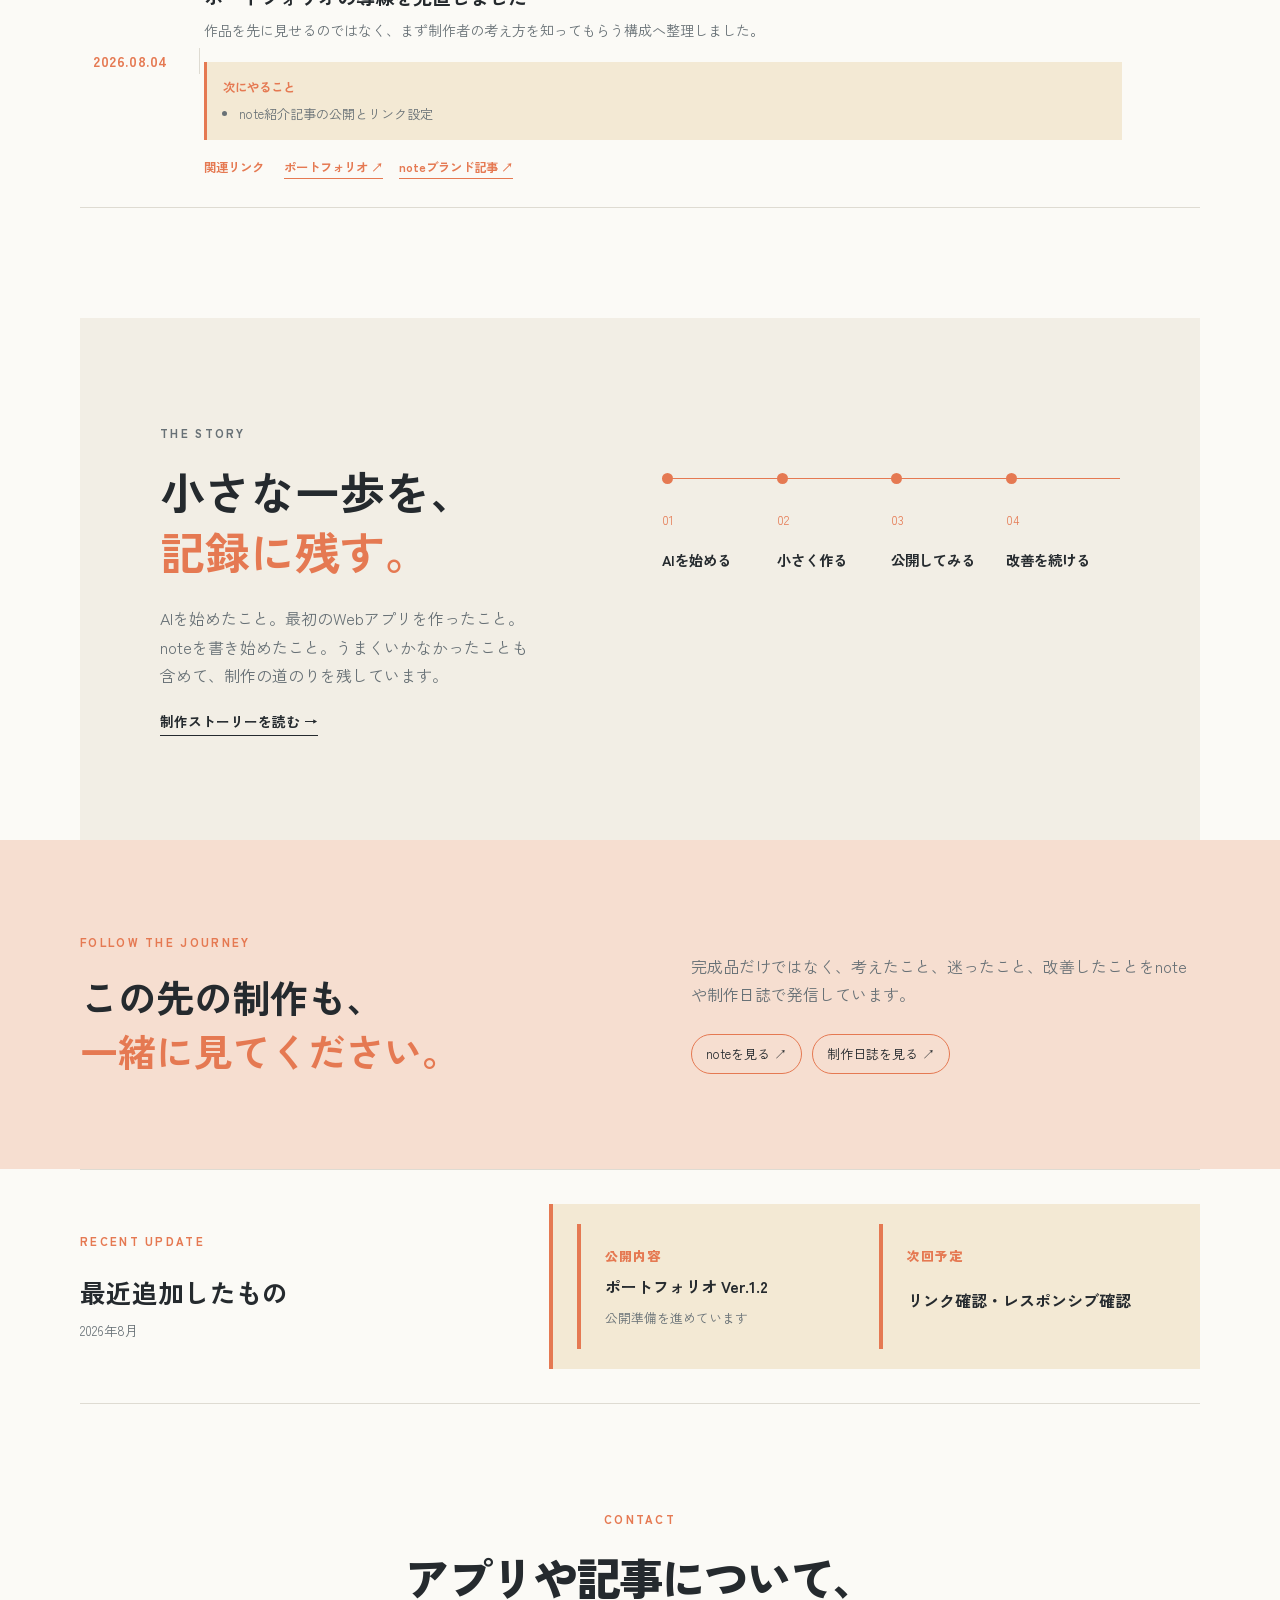
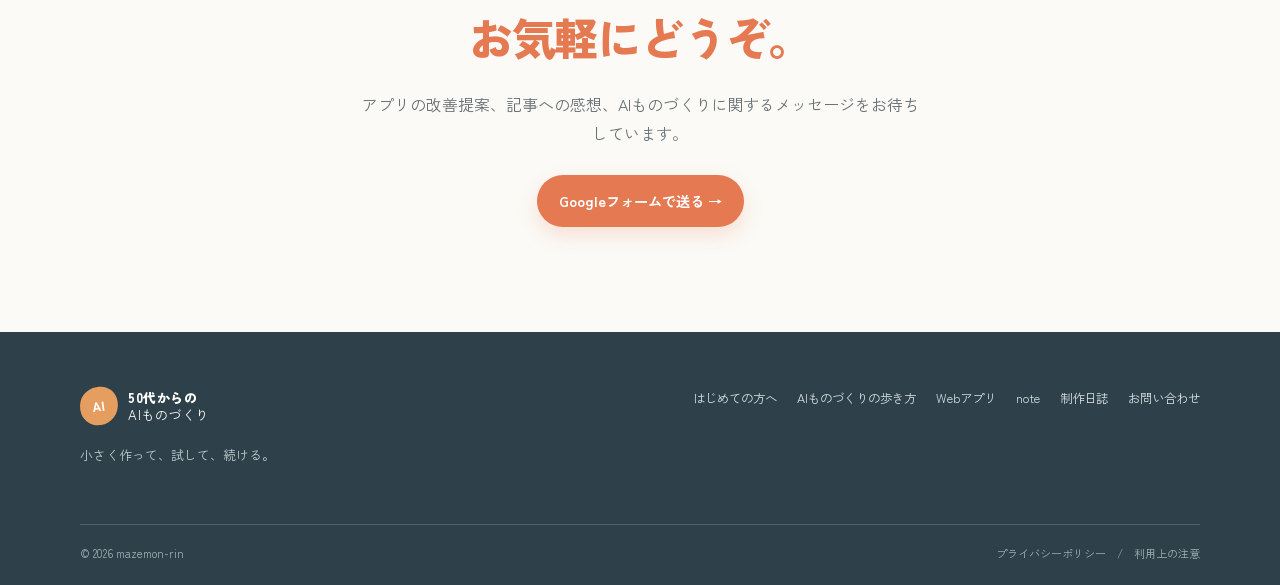
==== commit 98cd4d54: "V２.1" ====
--- a/index.html
+++ b/index.html
@@ -8,7 +8,7 @@
   <meta property="og:title" content="50代からのAIものづくりポートフォリオ" />
   <meta property="og:description" content="50代・未経験から、AIと一緒に小さなWebアプリを作り、試し、改善しています。" />
   <meta property="og:type" content="website" />
-  <link rel="icon" href="images/brand-character.webp" type="image/webp" />
+  <link rel="icon" href="images/brand-character.png" type="image/png" />
   <title>50代からのAIものづくりポートフォリオ</title>
   <link rel="stylesheet" href="style.css" />
 </head>
@@ -39,7 +39,7 @@
         </div>
       </div>
       <div class="hero-note" aria-label="このサイトで分かること">
-        <div class="brand-illustration"><img src="images/brand-character.webp" alt="50代からAIものづくりを始めたブランドキャラクター" /></div>
+        <div class="brand-illustration"><img src="images/brand-character.png" alt="AIものづくりのキャラクターとロボット" /></div>
         <span class="note-pin">●</span>
         <p class="note-label">このサイトで分かること</p>
         <ul>
--- a/style.css
+++ b/style.css
@@ -8,16 +8,15 @@
 @media(max-width:460px){.hero-actions{display:grid;justify-content:start;gap:18px}.belief-grid{grid-template-columns:1fr}.work-card{grid-template-columns:105px 1fr}.work-body{padding:19px 16px}.work-body h3{font-size:1.05rem}.work-links{gap:10px;font-size:.7rem}.journal-entry{display:block}.journal-date{display:flex;align-items:baseline;gap:8px;text-align:left;border-right:0;border-bottom:1px solid var(--line);padding:0 0 12px;margin-bottom:18px}.journal-date strong{font-size:2rem}.journal-entry h3,.journal-entry p,.journal-meta{overflow-wrap:anywhere}.circle-arrow{margin:18px 0 0 auto}.footer-nav{gap:12px 18px}}
 
 .current-section{display:grid;grid-template-columns:.8fr 1.2fr;gap:45px;align-items:center;padding:58px 0 80px;border-top:1px solid var(--line)}.current-heading h2{font-size:2rem;margin:0 0 8px}.current-heading p:not(.eyebrow){color:var(--muted);font-size:.86rem}.current-stats{display:grid;grid-template-columns:repeat(4,1fr);background:#fff;border:1px solid var(--line)}.current-stats div{padding:20px 14px;border-right:1px solid var(--line)}.current-stats div:last-child{border-right:0}.current-stats strong{display:block;font-size:1.55rem;color:var(--accent);line-height:1.2}.current-stats span{font-size:.72rem;color:var(--muted)}.current-focus{background:#f3e9d4}.work-label{display:block;color:var(--accent);font-size:.68rem;font-weight:900;margin-bottom:6px}.work-meta{font-size:.76rem!important;color:var(--ink)!important}.now-next{font-size:.76rem!important;color:var(--accent)!important;font-weight:700}.github-facts{display:grid;gap:5px;color:var(--navy);font-size:.82rem;margin:20px 0}.github-facts strong{color:var(--accent)}
-.brand-illustration{height:245px;width:min(100%,260px);margin:-22px auto 0;display:grid;place-items:center}.brand-illustration img{display:block;width:100%;height:100%;object-fit:contain;object-position:center bottom}
+.brand-illustration{width:min(100%,270px);aspect-ratio:1;height:auto;margin:-22px auto 0;display:grid;place-items:center}.brand-illustration img{display:block;width:100%;height:100%;object-fit:cover;object-position:center;clip-path:ellipse(50% 48.3% at 50% 49.1%)}
 .story-page,.walk-page{padding:95px 0 110px}.story-page h1,.walk-page h1{font-size:clamp(2.5rem,5vw,4.5rem);line-height:1.25;letter-spacing:-.06em;margin:0 0 24px}.story-page h1 em,.walk-page h1 em{color:var(--accent);font-style:normal}.page-lead{max-width:650px;color:var(--muted);font-size:1.1rem;margin-bottom:65px}.story-chapters,.walk-steps{display:grid;grid-template-columns:repeat(2,1fr);gap:18px}.story-chapters article,.walk-steps article{background:#fff;border:1px solid var(--line);padding:30px}.story-chapters span,.walk-steps span{color:var(--accent);font-weight:900}.story-chapters h2,.walk-steps h2{font-size:1.3rem;margin:12px 0 8px}.story-chapters p,.walk-steps p{color:var(--muted);font-size:.9rem}.walk-steps article:nth-child(odd){background:#f3e9d4}.page-links{display:flex;gap:25px;align-items:center;margin-top:55px}
 @media(max-width:800px){.current-section{display:block;padding:48px 0 65px}.current-stats{margin-top:24px;grid-template-columns:repeat(2,1fr)}.current-stats div:nth-child(2){border-right:0}.current-stats div:nth-child(-n+2){border-bottom:1px solid var(--line)}.current-stats div{padding:16px 12px}.current-stats strong{font-size:1.15rem}.current-stats span{font-size:.63rem}.story-page,.walk-page{padding:65px 0 80px}.story-chapters,.walk-steps{grid-template-columns:1fr}.page-links{flex-wrap:wrap}}
-@media(max-width:800px){.brand-illustration{height:180px;width:min(100%,210px)}}
-@media(max-width:460px){.brand-illustration{height:150px;width:min(100%,170px)}}
+@media(max-width:800px){.brand-illustration{width:min(100%,190px)}}
+@media(max-width:460px){.brand-illustration{width:min(100%,160px)}}
 
 /* ファーストビューの画像上でも文字を読みやすくする */
 .hero-note ul{padding:12px 14px 12px 2.05em;color:#fff;background:rgba(46,65,74,.94);border-radius:12px;text-shadow:none;box-shadow:0 4px 12px rgba(37,42,46,.12)}
-.hero-note{overflow:hidden}
-.hero-note .brand-illustration{position:relative;z-index:1;overflow:hidden;margin-bottom:16px}
+.hero-note .brand-illustration{position:relative;z-index:1;margin-bottom:16px}
 .hero-note .brand-illustration img{position:relative;z-index:1}
 .hero-note ul{position:relative;z-index:5;margin-top:0;isolation:isolate}
 .hero-note .note-pin{color:#f1e8cf}
